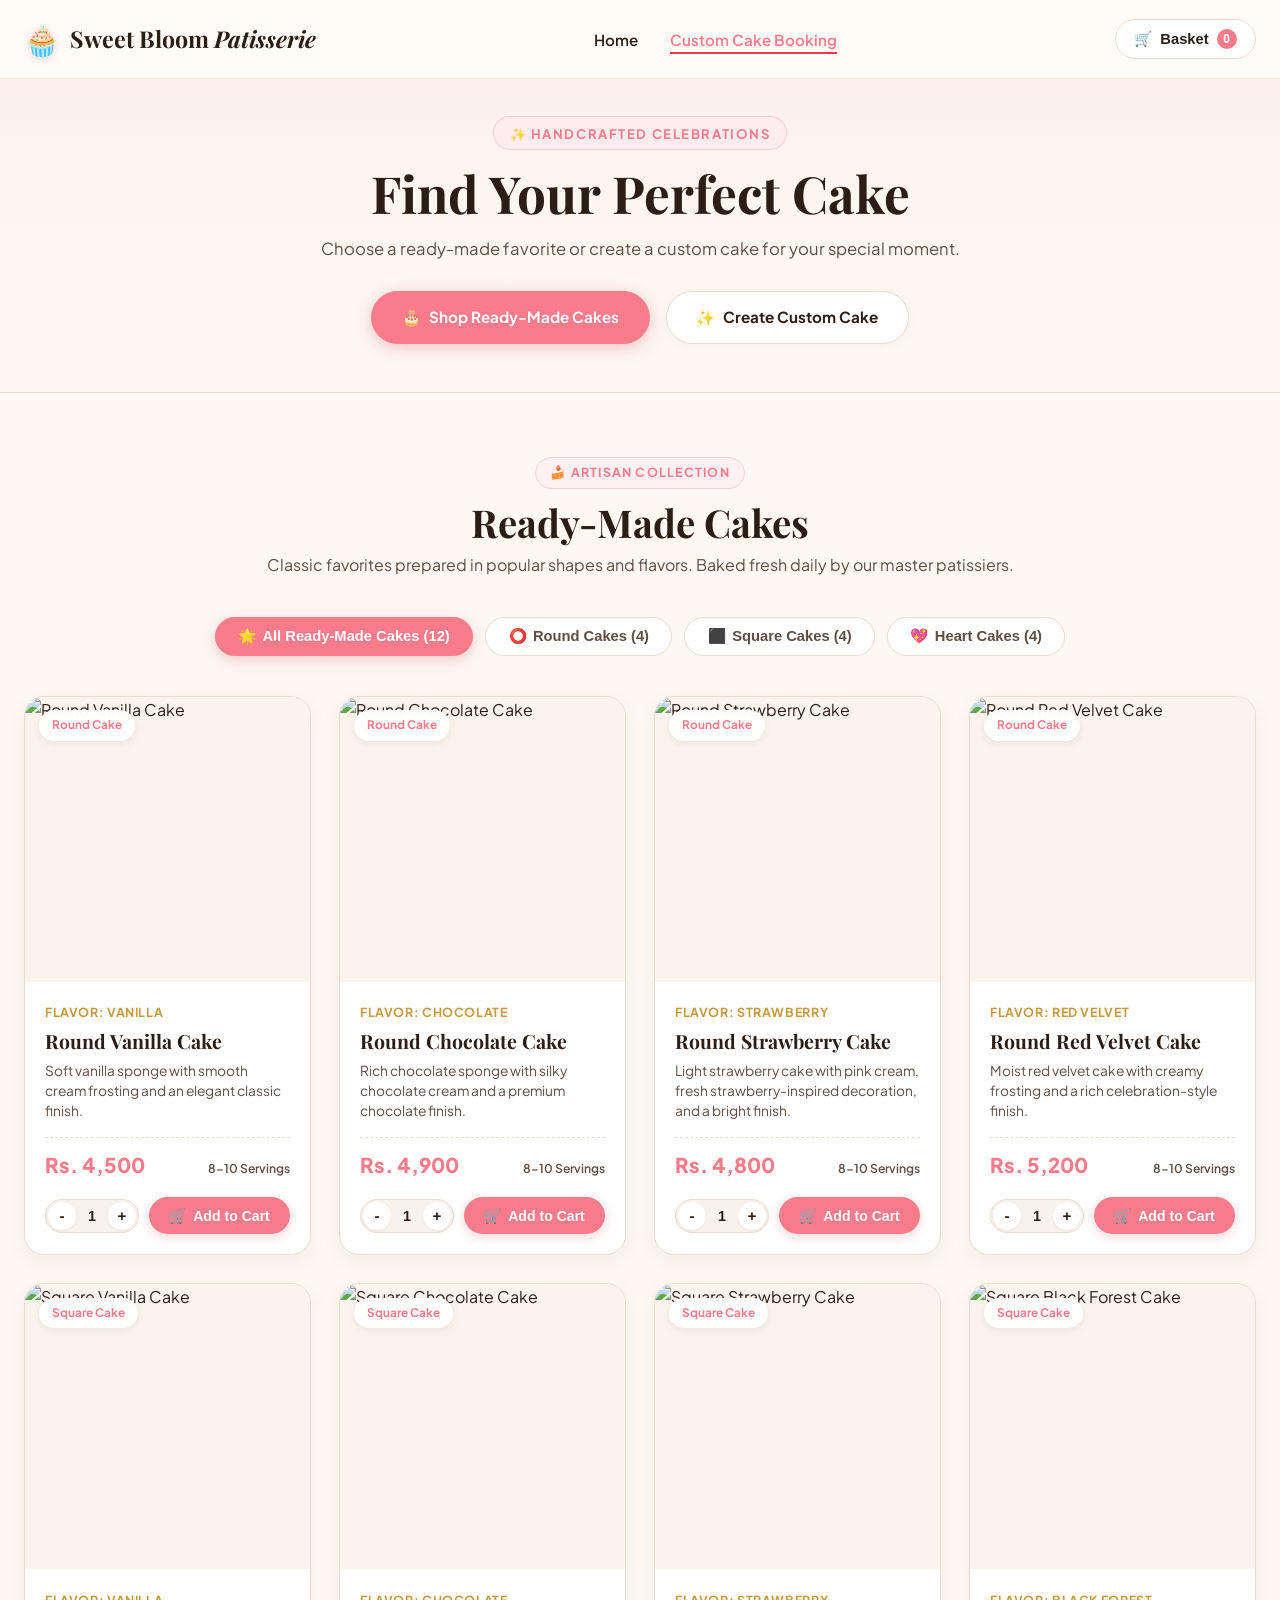
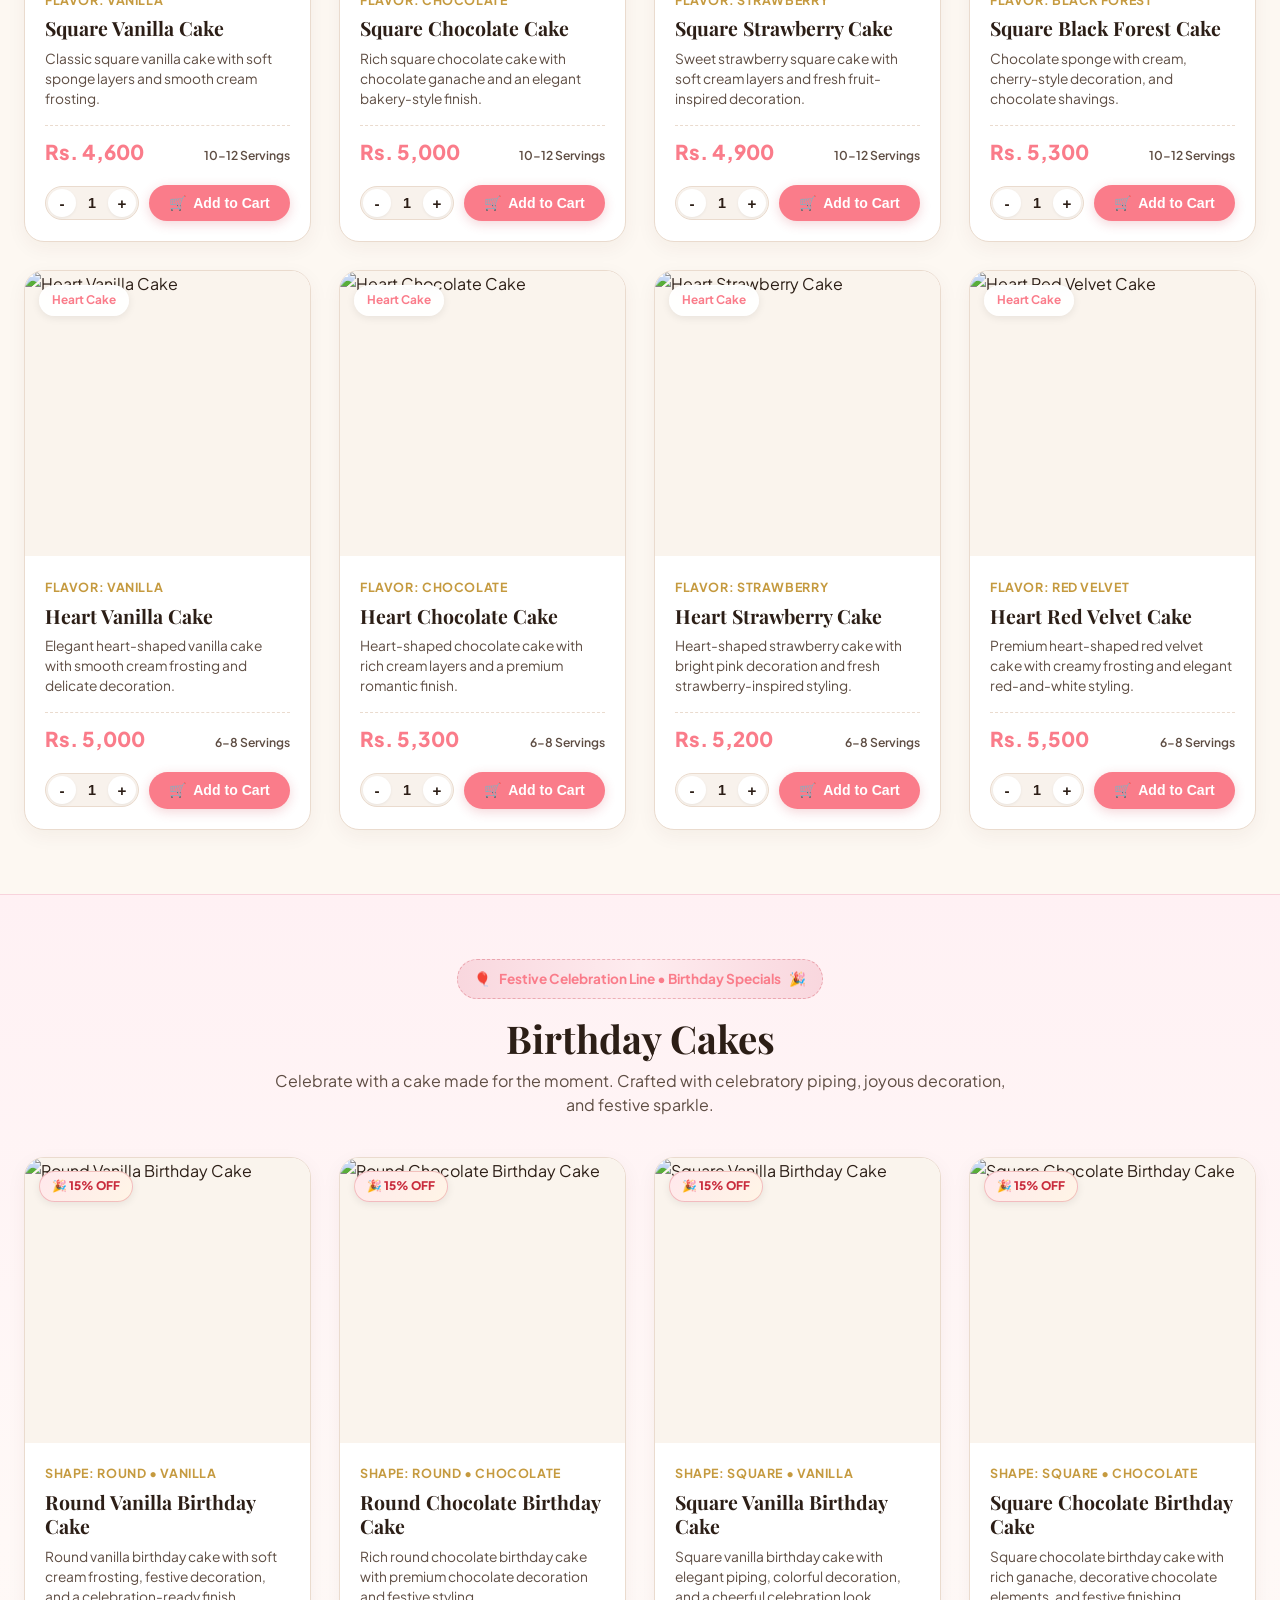
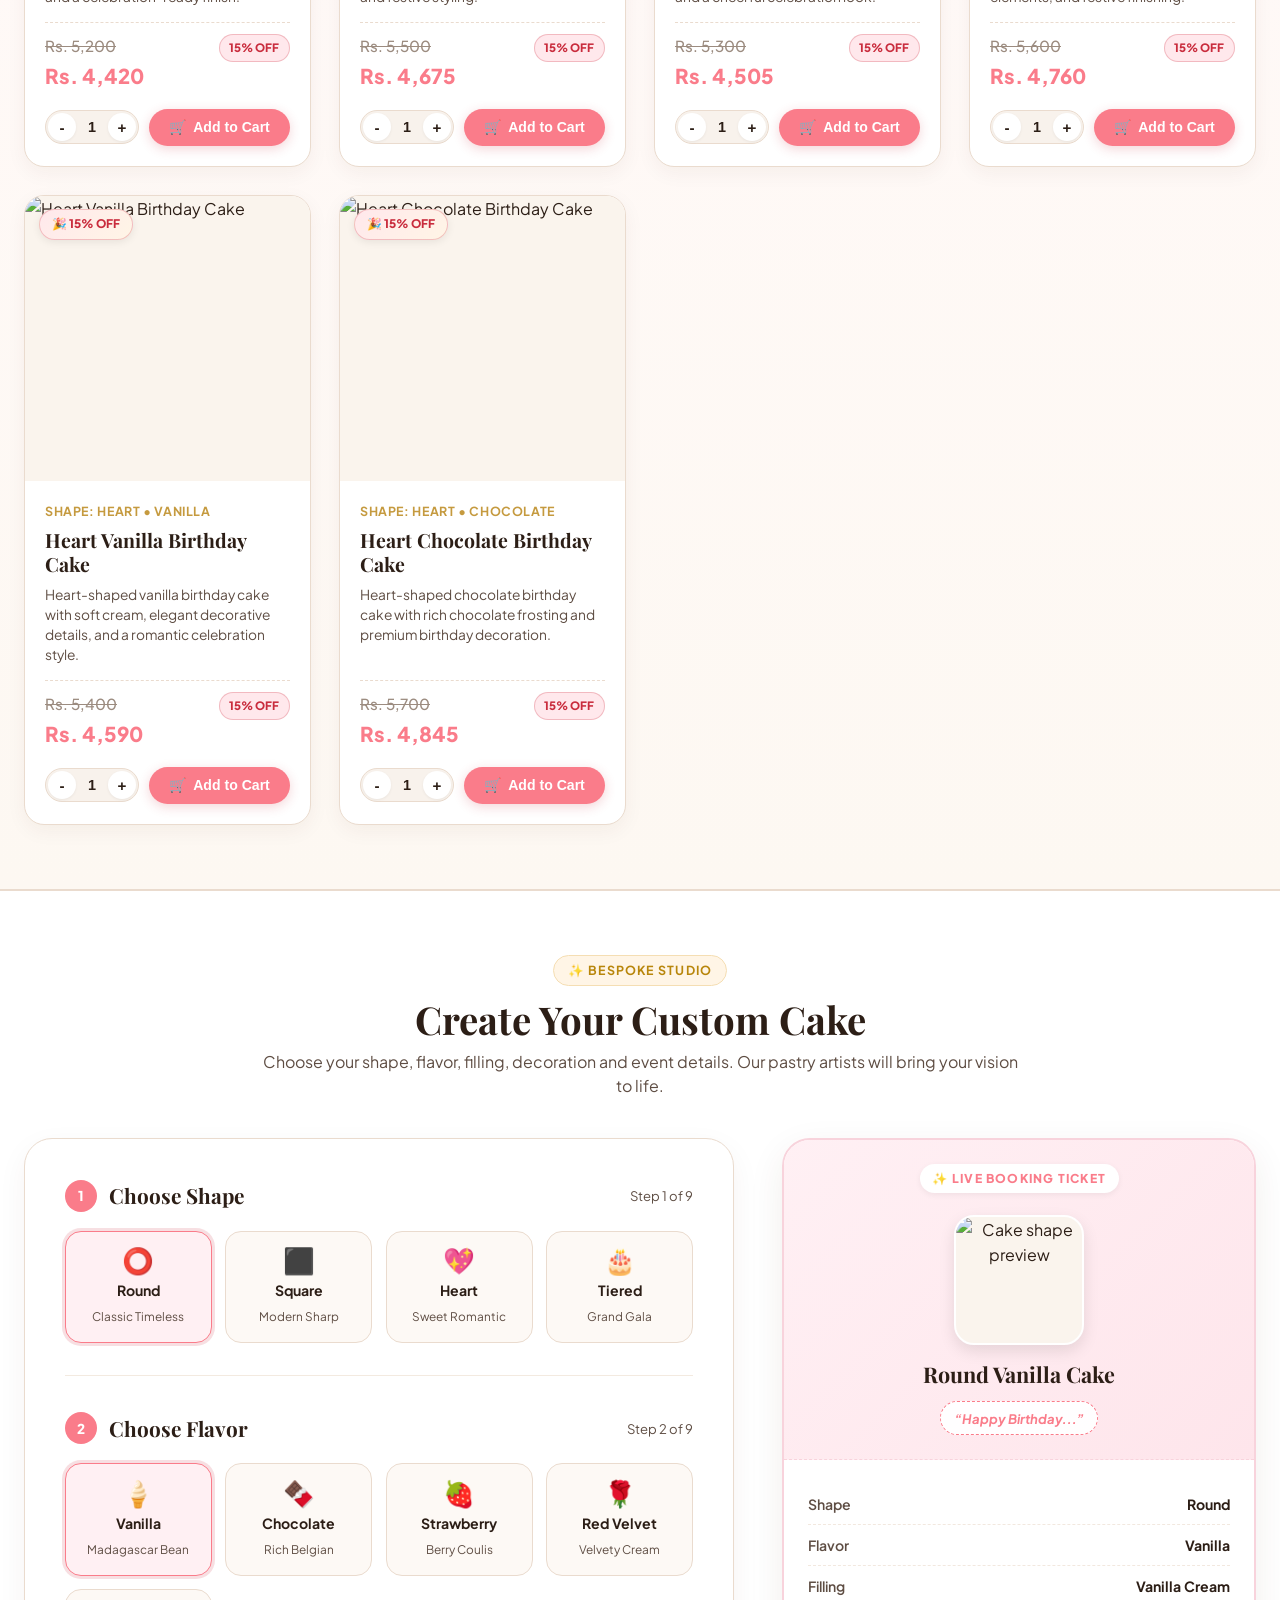
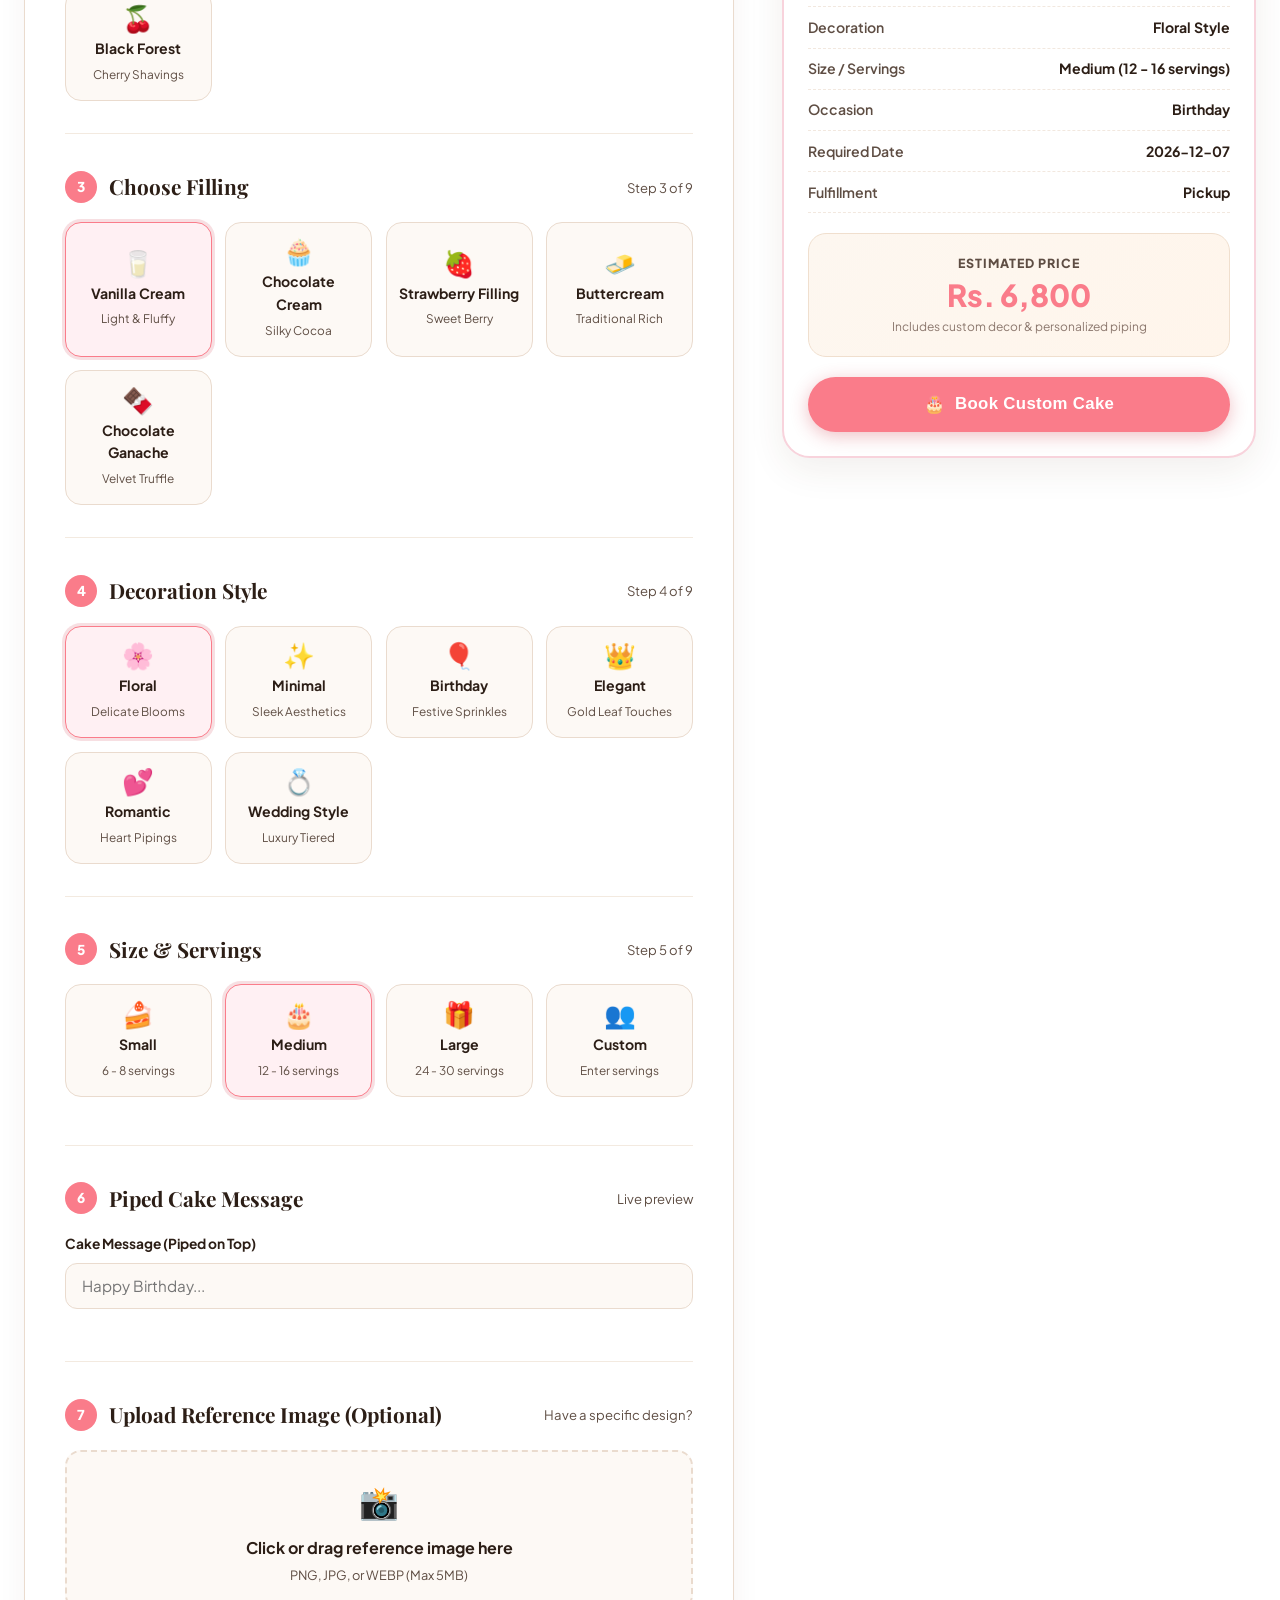
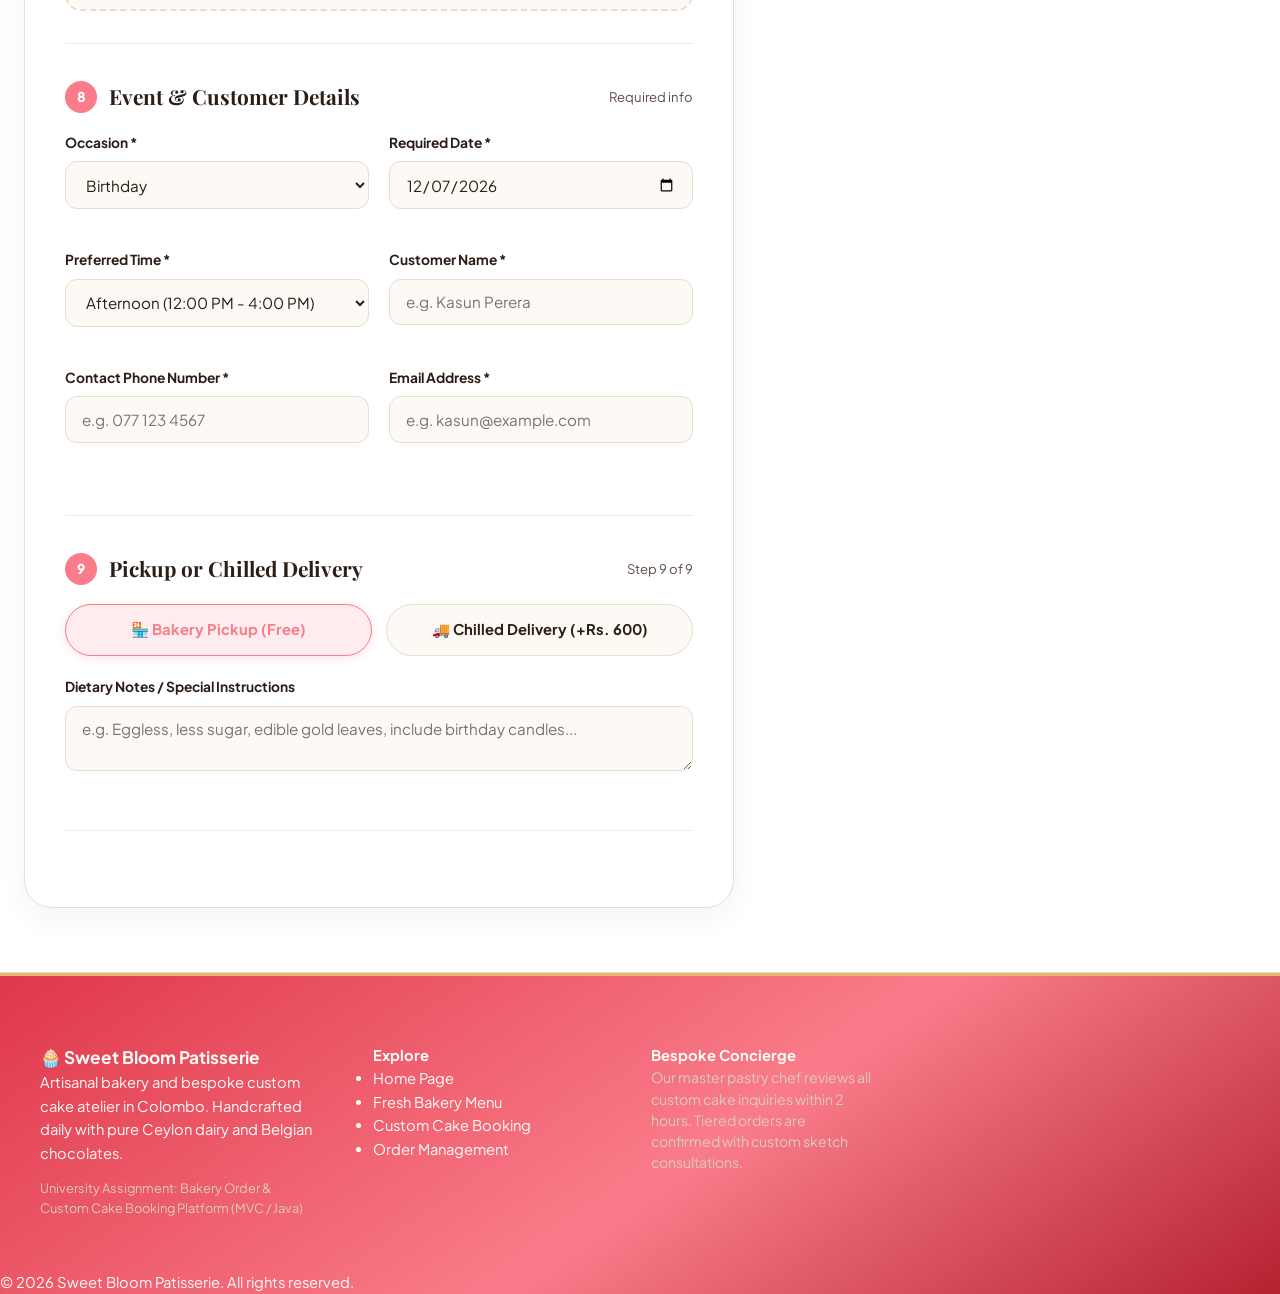
==== src/main/resources/static/custom-cake.html @ 67ac351c "version 1.1" ====
<!DOCTYPE html>
<html lang="en">
<head>
    <meta charset="UTF-8">
    <meta name="viewport" content="width=device-width, initial-scale=1.0">
    <title>Find Your Perfect Cake | Sweet Bloom Patisserie</title>
    <meta name="description" content="Explore artisanal ready-made cakes, celebratory birthday cakes, or build your own custom cake tailored to your dream celebration at Sweet Bloom Patisserie.">
    <!-- Google Fonts & Main Stylesheet -->
    <link rel="stylesheet" href="style.css">
    <link rel="icon" href="data:image/svg+xml,<svg xmlns=%22http://www.w3.org/2000/svg%22 viewBox=%220 0 100 100%22><text y=%22.9em%22 font-size=%2290%22>🎂</text></svg>">
    <style>
        /* ==========================================================================
           CUSTOM CAKE PAGE STYLES
           Aesthetics: Warm cream, soft pink, strawberry red, elegant chocolate roast & gold accents
           ========================================================================== */
        :root {
            --cake-gold: #C59A3F;
            --cake-gold-light: #F9F3E5;
            --cake-pink-glow: #FFF0F4;
            --cake-pink-border: #F8D3DC;
        }

        body {
            background-color: var(--color-cream-subtle, #FDF8F2);
            color: var(--color-dark-roast, #2C1E16);
            min-height: 100vh;
            display: flex;
            flex-direction: column;
        }

        /* --------------------------------------------------------------------------
           Page Header
           -------------------------------------------------------------------------- */
        .cake-page-hero {
            padding: calc(var(--navbar-height, 76px) + 2.5rem) 1.5rem 3rem 1.5rem;
            background: linear-gradient(180deg, #FDECEF 0%, #FDF7F0 60%, var(--color-cream-subtle, #FDF8F2) 100%);
            border-bottom: 1px solid var(--color-border, #EADBCE);
            text-align: center;
            position: relative;
        }

        .hero-inner-wrap {
            max-width: 860px;
            margin: 0 auto;
        }

        .cake-eyebrow {
            display: inline-flex;
            align-items: center;
            gap: 0.5rem;
            font-size: 0.82rem;
            font-weight: 700;
            text-transform: uppercase;
            letter-spacing: 0.12em;
            color: var(--color-strawberry, #C92C3D);
            background: var(--color-strawberry-light, #FEECEF);
            padding: 0.35rem 1rem;
            border-radius: var(--radius-pill, 9999px);
            margin-bottom: 0.85rem;
            border: 1px solid rgba(201, 44, 61, 0.15);
        }

        .cake-page-title {
            font-family: var(--font-heading, 'Playfair Display', Georgia, serif);
            font-size: clamp(2.2rem, 4vw, 3.2rem);
            font-weight: 700;
            color: var(--color-dark-roast, #2C1E16);
            line-height: 1.15;
            margin-bottom: 0.85rem;
        }

        .cake-page-subtitle {
            font-size: clamp(1rem, 1.3vw, 1.15rem);
            color: var(--color-dark-muted, #5E4D43);
            max-width: 660px;
            margin: 0 auto 1.75rem auto;
            line-height: 1.6;
        }

        .hero-action-buttons {
            display: flex;
            align-items: center;
            justify-content: center;
            gap: 1rem;
            flex-wrap: wrap;
        }

        .btn-hero-nav {
            padding: 0.85rem 1.85rem;
            border-radius: var(--radius-pill, 9999px);
            font-weight: 700;
            font-size: 0.95rem;
            display: inline-flex;
            align-items: center;
            gap: 0.5rem;
            transition: var(--transition-fast, 0.2s ease);
            text-decoration: none;
            cursor: pointer;
        }

        .btn-hero-ready {
            background: var(--color-strawberry, #C92C3D);
            color: #FFFFFF;
            border: 1.5px solid var(--color-strawberry, #C92C3D);
            box-shadow: 0 4px 16px rgba(201, 44, 61, 0.25);
        }

        .btn-hero-ready:hover {
            background: #B02332;
            transform: translateY(-2px);
            box-shadow: 0 6px 20px rgba(201, 44, 61, 0.35);
        }

        .btn-hero-custom {
            background: #FFFFFF;
            color: var(--color-dark-roast, #2C1E16);
            border: 1.5px solid var(--color-border, #EADBCE);
            box-shadow: var(--shadow-subtle, 0 2px 10px rgba(0,0,0,0.04));
        }

        .btn-hero-custom:hover {
            background: #FDF4E7;
            border-color: var(--cake-gold);
            color: var(--cake-gold);
            transform: translateY(-2px);
        }

        /* --------------------------------------------------------------------------
           Sections Common Layout & Headings
           -------------------------------------------------------------------------- */
        .section-container {
            max-width: 1360px;
            margin: 0 auto;
            padding: 4rem 1.5rem;
            width: 100%;
        }

        .section-header-block {
            text-align: center;
            max-width: 760px;
            margin: 0 auto 2.5rem auto;
        }

        .section-badge-pill {
            display: inline-flex;
            align-items: center;
            gap: 0.4rem;
            font-size: 0.78rem;
            font-weight: 700;
            text-transform: uppercase;
            letter-spacing: 0.1em;
            color: var(--color-strawberry, #C92C3D);
            background: #FFF0F3;
            padding: 0.3rem 0.85rem;
            border-radius: var(--radius-pill);
            margin-bottom: 0.6rem;
            border: 1px solid var(--cake-pink-border);
        }

        .section-title-large {
            font-family: var(--font-heading, 'Playfair Display', Georgia, serif);
            font-size: clamp(1.85rem, 3vw, 2.4rem);
            color: var(--color-dark-roast, #2C1E16);
            margin-bottom: 0.5rem;
            line-height: 1.2;
        }

        .section-subtitle-text {
            font-size: 1rem;
            color: var(--color-dark-muted, #5E4D43);
            line-height: 1.5;
        }

        /* Shape Group Nav / Filters */
        .shape-tabs-wrapper {
            display: flex;
            align-items: center;
            justify-content: center;
            gap: 0.75rem;
            margin-bottom: 2.5rem;
            flex-wrap: wrap;
        }

        .shape-tab-btn {
            background: #FFFFFF;
            border: 1.5px solid var(--color-border, #EADBCE);
            border-radius: var(--radius-pill, 9999px);
            padding: 0.6rem 1.4rem;
            font-weight: 700;
            font-size: 0.92rem;
            color: var(--color-dark-muted, #5E4D43);
            cursor: pointer;
            transition: var(--transition-fast);
            display: inline-flex;
            align-items: center;
            gap: 0.4rem;
        }

        .shape-tab-btn:hover {
            color: var(--color-strawberry);
            border-color: var(--color-strawberry-light);
            background: #FFFBFB;
        }

        .shape-tab-btn.active {
            background: var(--color-strawberry, #C92C3D);
            color: #FFFFFF;
            border-color: var(--color-strawberry, #C92C3D);
            box-shadow: 0 4px 14px rgba(201, 44, 61, 0.22);
        }

        /* Product Cards Grid: 4 columns on Desktop */
        .cake-products-grid {
            display: grid;
            grid-template-columns: repeat(4, 1fr);
            gap: 1.75rem;
        }

        @media (max-width: 1120px) {
            .cake-products-grid {
                grid-template-columns: repeat(3, 1fr);
                gap: 1.5rem;
            }
        }

        @media (max-width: 768px) {
            .cake-products-grid {
                grid-template-columns: repeat(2, 1fr);
                gap: 1.25rem;
            }
        }

        @media (max-width: 480px) {
            .cake-products-grid {
                grid-template-columns: 1fr;
                gap: 1.25rem;
            }
        }

        /* --------------------------------------------------------------------------
           Cake Card Design
           Rounded corners, clean cream/white card, soft shadow, subtle hover lift,
           1.03 image zoom on hover, 1:1 square ratio image
           -------------------------------------------------------------------------- */
        .cake-card {
            background: #FFFFFF;
            border: 1px solid var(--color-border, #EADBCE);
            border-radius: 20px;
            overflow: hidden;
            display: flex;
            flex-direction: column;
            box-shadow: 0 6px 20px rgba(78, 48, 25, 0.05);
            transition: transform 0.28s cubic-bezier(0.16, 1, 0.3, 1), box-shadow 0.28s cubic-bezier(0.16, 1, 0.3, 1), border-color 0.2s ease;
            position: relative;
        }

        .cake-card:hover {
            transform: translateY(-5px);
            box-shadow: 0 14px 32px rgba(78, 48, 25, 0.12);
            border-color: #E2CEBE;
        }

        /* 1:1 Square Image Container */
        .cake-img-wrap {
            position: relative;
            width: 100%;
            padding-top: 100%; /* 1:1 Aspect Ratio */
            background: #FAF4ED;
            overflow: hidden;
        }

        .cake-card-img {
            position: absolute;
            top: 0;
            left: 0;
            width: 100%;
            height: 100%;
            object-fit: cover;
            object-position: center;
            transition: transform 0.4s cubic-bezier(0.16, 1, 0.3, 1);
        }

        .cake-card:hover .cake-card-img {
            transform: scale(1.035);
        }

        .cake-card-badge {
            position: absolute;
            top: 0.85rem;
            left: 0.85rem;
            background: rgba(255, 255, 255, 0.94);
            backdrop-filter: blur(6px);
            padding: 0.3rem 0.75rem;
            border-radius: var(--radius-pill);
            font-size: 0.74rem;
            font-weight: 700;
            color: var(--color-strawberry, #C92C3D);
            box-shadow: 0 2px 8px rgba(0, 0, 0, 0.08);
            border: 1px solid rgba(255, 255, 255, 0.8);
            z-index: 2;
        }

        .cake-card-badge.birthday-badge {
            background: linear-gradient(135deg, #FFE8EC 0%, #FFF5E6 100%);
            color: #C92C3D;
            border: 1px solid rgba(201, 44, 61, 0.25);
            font-weight: 800;
        }

        .cake-card-body {
            padding: 1.35rem 1.25rem 1.25rem 1.25rem;
            display: flex;
            flex-direction: column;
            flex-grow: 1;
        }

        .cake-flavor-tag {
            font-size: 0.78rem;
            font-weight: 700;
            text-transform: uppercase;
            letter-spacing: 0.05em;
            color: var(--cake-gold, #C59A3F);
            margin-bottom: 0.35rem;
        }

        .cake-card-name {
            font-family: var(--font-heading, 'Playfair Display', Georgia, serif);
            font-size: 1.22rem;
            font-weight: 700;
            color: var(--color-dark-roast, #2C1E16);
            line-height: 1.25;
            margin-bottom: 0.5rem;
        }

        .cake-card-desc {
            font-size: 0.86rem;
            color: var(--color-dark-muted, #5E4D43);
            line-height: 1.45;
            margin-bottom: 1rem;
            flex-grow: 1;
        }

        .cake-card-price-row {
            display: flex;
            align-items: baseline;
            justify-content: space-between;
            margin-bottom: 1rem;
            padding-top: 0.65rem;
            border-top: 1px dashed var(--color-border, #EADBCE);
        }

        .cake-price-text {
            font-family: var(--font-body);
            font-size: 1.28rem;
            font-weight: 800;
            color: var(--color-strawberry, #C92C3D);
        }

        .cake-portion-hint {
            font-size: 0.76rem;
            color: var(--color-dark-muted, #5E4D43);
            font-weight: 600;
        }

        .cake-original-price {
            font-size: 0.95rem;
            color: #9C8C80;
            text-decoration: line-through;
            margin-right: 0.4rem;
            font-weight: 500;
        }

        .cake-discount-pill {
            background: #FFE8EC;
            color: #C92C3D;
            font-size: 0.72rem;
            font-weight: 800;
            padding: 0.22rem 0.6rem;
            border-radius: var(--radius-pill, 9999px);
            border: 1px solid rgba(201, 44, 61, 0.25);
            display: inline-flex;
            align-items: center;
            gap: 0.25rem;
        }

        /* Action Row: Stepper + Add to Cart */
        .cake-card-actions {
            display: flex;
            align-items: center;
            gap: 0.6rem;
        }

        .qty-stepper {
            display: inline-flex;
            align-items: center;
            background: #F8F2EC;
            border: 1px solid var(--color-border, #EADBCE);
            border-radius: var(--radius-pill);
            padding: 2px;
        }

        .qty-stepper-btn {
            width: 28px;
            height: 28px;
            border: none;
            background: #FFFFFF;
            border-radius: 50%;
            display: flex;
            align-items: center;
            justify-content: center;
            font-size: 0.95rem;
            font-weight: 700;
            color: var(--color-dark-roast);
            cursor: pointer;
            transition: var(--transition-fast);
            box-shadow: 0 1px 3px rgba(0,0,0,0.06);
        }

        .qty-stepper-btn:hover {
            background: var(--color-strawberry);
            color: #FFFFFF;
        }

        .qty-stepper-input {
            width: 32px;
            text-align: center;
            font-size: 0.9rem;
            font-weight: 700;
            border: none;
            background: transparent;
            color: var(--color-dark-roast);
        }

        .btn-cake-add {
            flex-grow: 1;
            padding: 0.65rem 0.85rem;
            background: var(--color-strawberry, #C92C3D);
            color: #FFFFFF;
            border: none;
            border-radius: var(--radius-pill);
            font-size: 0.88rem;
            font-weight: 700;
            display: inline-flex;
            align-items: center;
            justify-content: center;
            gap: 0.4rem;
            cursor: pointer;
            transition: var(--transition-fast);
            box-shadow: 0 3px 12px rgba(201, 44, 61, 0.2);
        }

        .btn-cake-add:hover {
            background: #B02332;
            transform: translateY(-1.5px);
            box-shadow: 0 5px 16px rgba(201, 44, 61, 0.32);
        }

        /* --------------------------------------------------------------------------
           SECTION 2: BIRTHDAY CAKES (Celebratory Separate Section)
           -------------------------------------------------------------------------- */
        .birthday-cakes-section {
            background: linear-gradient(180deg, #FFF1F4 0%, #FFF9F7 40%, var(--color-cream-subtle, #FDF8F2) 100%);
            border-top: 1px solid var(--cake-pink-border);
            border-bottom: 1px solid var(--color-border);
            position: relative;
        }

        .birthday-decor-banner {
            background: linear-gradient(90deg, #F9D7DE 0%, #FEECEF 50%, #F9D7DE 100%);
            padding: 0.5rem 1rem;
            border-radius: var(--radius-pill);
            display: inline-flex;
            align-items: center;
            gap: 0.5rem;
            font-size: 0.85rem;
            font-weight: 700;
            color: var(--color-strawberry);
            margin-bottom: 1rem;
            border: 1px dashed rgba(201, 44, 61, 0.3);
        }

        /* --------------------------------------------------------------------------
           SECTION 3: CREATE YOUR CUSTOM CAKE BUILDER
           2-Column Grid on Desktop (Form on left 65%, Sticky Booking Summary on right 35%)
           -------------------------------------------------------------------------- */
        .custom-builder-section {
            background: #FFFFFF;
            border-top: 1px solid var(--color-border);
            border-bottom: 1px solid var(--color-border);
        }

        .builder-layout-grid {
            display: grid;
            grid-template-columns: 1.5fr 1fr;
            gap: 3rem;
            align-items: start;
        }

        @media (max-width: 1024px) {
            .builder-layout-grid {
                grid-template-columns: 1fr;
                gap: 2.5rem;
            }
        }

        /* Builder Form Card */
        .builder-form-card {
            background: #FFFFFF;
            border: 1.5px solid var(--color-border, #EADBCE);
            border-radius: 28px;
            padding: 2.5rem;
            box-shadow: 0 10px 30px rgba(78, 48, 25, 0.05);
        }

        @media (max-width: 600px) {
            .builder-form-card {
                padding: 1.5rem 1.25rem;
            }
        }

        .step-block {
            margin-bottom: 2.25rem;
            padding-bottom: 2rem;
            border-bottom: 1.5px solid #F3EAE0;
        }

        .step-block:last-of-type {
            border-bottom: none;
            margin-bottom: 1rem;
            padding-bottom: 0;
        }

        .step-header {
            display: flex;
            align-items: center;
            gap: 0.75rem;
            margin-bottom: 1.15rem;
        }

        .step-num-pill {
            width: 32px;
            height: 32px;
            border-radius: 50%;
            background: var(--color-strawberry, #C92C3D);
            color: #FFFFFF;
            font-size: 0.85rem;
            font-weight: 800;
            display: flex;
            align-items: center;
            justify-content: center;
            flex-shrink: 0;
        }

        .step-title {
            font-family: var(--font-heading, 'Playfair Display', Georgia, serif);
            font-size: 1.3rem;
            font-weight: 700;
            color: var(--color-dark-roast, #2C1E16);
            margin: 0;
        }

        .step-hint {
            font-size: 0.82rem;
            color: var(--color-dark-muted, #5E4D43);
            margin-left: auto;
        }

        /* Visual Selectable Option Cards */
        .option-cards-grid {
            display: grid;
            grid-template-columns: repeat(auto-fit, minmax(115px, 1fr));
            gap: 0.85rem;
        }

        .option-select-card {
            background: #FDF9F5;
            border: 1.5px solid var(--color-border, #EADBCE);
            border-radius: 16px;
            padding: 0.95rem 0.75rem;
            text-align: center;
            cursor: pointer;
            transition: all 0.2s ease;
            position: relative;
            display: flex;
            flex-direction: column;
            align-items: center;
            justify-content: center;
            gap: 0.4rem;
        }

        .option-select-card:hover {
            border-color: var(--color-strawberry);
            background: #FFF5F7;
            transform: translateY(-2px);
        }

        .option-select-card.selected {
            border-color: var(--color-strawberry, #C92C3D);
            background: #FFF0F3;
            box-shadow: 0 0 0 3px rgba(201, 44, 61, 0.15);
        }

        .option-icon {
            font-size: 1.6rem;
            line-height: 1;
        }

        .option-name {
            font-size: 0.88rem;
            font-weight: 700;
            color: var(--color-dark-roast);
        }

        .option-sub {
            font-size: 0.74rem;
            color: var(--color-dark-muted);
        }

        /* Form Inputs */
        .form-row-2 {
            display: grid;
            grid-template-columns: 1fr 1fr;
            gap: 1.25rem;
            margin-bottom: 1.25rem;
        }

        @media (max-width: 600px) {
            .form-row-2 {
                grid-template-columns: 1fr;
                gap: 1rem;
            }
        }

        .builder-group {
            margin-bottom: 1.25rem;
        }

        .builder-label {
            display: block;
            font-size: 0.86rem;
            font-weight: 700;
            color: var(--color-dark-roast, #2C1E16);
            margin-bottom: 0.45rem;
        }

        .builder-input, .builder-select, .builder-textarea {
            width: 100%;
            padding: 0.8rem 1rem;
            border: 1.5px solid var(--color-border, #EADBCE);
            border-radius: 12px;
            font-family: var(--font-body);
            font-size: 0.95rem;
            color: var(--color-dark-roast);
            background: #FDF9F5;
            transition: var(--transition-fast);
            box-sizing: border-box;
        }

        .builder-input:focus, .builder-select:focus, .builder-textarea:focus {
            outline: none;
            border-color: var(--color-strawberry, #C92C3D);
            background: #FFFFFF;
            box-shadow: 0 0 0 3.5px rgba(201, 44, 61, 0.12);
        }

        /* Radio Pill Selection */
        .pill-toggle-wrap {
            display: flex;
            gap: 0.85rem;
        }

        .pill-toggle-item {
            flex: 1;
        }

        .pill-toggle-item input[type="radio"] {
            display: none;
        }

        .pill-toggle-label {
            display: block;
            text-align: center;
            padding: 0.85rem 1rem;
            border: 1.5px solid var(--color-border, #EADBCE);
            border-radius: var(--radius-pill);
            background: #FDF9F5;
            font-weight: 700;
            font-size: 0.92rem;
            color: var(--color-dark-roast);
            cursor: pointer;
            transition: var(--transition-fast);
        }

        .pill-toggle-item input[type="radio"]:checked + .pill-toggle-label {
            background: var(--color-strawberry-light, #FEECEF);
            border-color: var(--color-strawberry, #C92C3D);
            color: var(--color-strawberry, #C92C3D);
            box-shadow: 0 2px 10px rgba(201, 44, 61, 0.12);
        }

        /* File Upload */
        .file-upload-box {
            border: 2px dashed var(--color-border, #EADBCE);
            border-radius: 16px;
            padding: 1.5rem;
            text-align: center;
            background: #FDF9F5;
            cursor: pointer;
            transition: var(--transition-fast);
            position: relative;
        }

        .file-upload-box:hover {
            border-color: var(--color-strawberry);
            background: #FFF5F7;
        }

        .file-upload-box input[type="file"] {
            position: absolute;
            top: 0;
            left: 0;
            width: 100%;
            height: 100%;
            opacity: 0;
            cursor: pointer;
        }

        /* --------------------------------------------------------------------------
           Sticky Live Booking Summary Card (Desktop: Right column / Mobile: Below)
           -------------------------------------------------------------------------- */
        .sticky-summary-sidebar {
            position: sticky;
            top: calc(var(--navbar-height, 76px) + 1.5rem);
        }

        .booking-summary-ticket {
            background: #FFFFFF;
            border: 2px solid var(--cake-pink-border, #F8D3DC);
            border-radius: 28px;
            overflow: hidden;
            box-shadow: 0 12px 36px rgba(78, 48, 25, 0.08);
        }

        .ticket-header {
            background: linear-gradient(135deg, #FFF0F4 0%, #FEE5EB 100%);
            padding: 1.5rem;
            border-bottom: 1.5px dashed var(--cake-pink-border);
            text-align: center;
            position: relative;
        }

        .ticket-badge {
            display: inline-flex;
            align-items: center;
            gap: 0.35rem;
            font-size: 0.76rem;
            font-weight: 800;
            text-transform: uppercase;
            letter-spacing: 0.1em;
            color: var(--color-strawberry);
            background: #FFFFFF;
            padding: 0.3rem 0.8rem;
            border-radius: var(--radius-pill);
            box-shadow: 0 2px 6px rgba(0,0,0,0.06);
            margin-bottom: 0.6rem;
        }

        .ticket-cake-preview-box {
            width: 130px;
            height: 130px;
            border-radius: 20px;
            margin: 0.75rem auto 0.75rem auto;
            overflow: hidden;
            border: 2px solid #FFFFFF;
            box-shadow: 0 6px 16px rgba(0,0,0,0.1);
            background: #FAF4ED;
            position: relative;
        }

        .ticket-cake-preview-box img {
            width: 100%;
            height: 100%;
            object-fit: cover;
        }

        .ticket-cake-name {
            font-family: var(--font-heading, 'Playfair Display', Georgia, serif);
            font-size: 1.35rem;
            font-weight: 700;
            color: var(--color-dark-roast);
            margin-bottom: 0.25rem;
        }

        .ticket-piping-preview {
            display: inline-block;
            background: rgba(255, 255, 255, 0.95);
            border: 1px dashed var(--color-strawberry);
            padding: 0.35rem 0.85rem;
            border-radius: var(--radius-pill);
            font-size: 0.82rem;
            font-style: italic;
            color: var(--color-strawberry);
            font-weight: 700;
            margin-top: 0.35rem;
            max-width: 90%;
            word-break: break-word;
        }

        .ticket-body {
            padding: 1.5rem;
        }

        .ticket-spec-row {
            display: flex;
            align-items: center;
            justify-content: space-between;
            padding: 0.55rem 0;
            border-bottom: 1px dashed #F2E8DF;
            font-size: 0.88rem;
        }

        .ticket-spec-row:last-of-type {
            border-bottom: none;
        }

        .ticket-spec-label {
            color: var(--color-dark-muted);
            font-weight: 600;
        }

        .ticket-spec-val {
            font-weight: 700;
            color: var(--color-dark-roast);
            text-align: right;
            max-width: 60%;
        }

        .ticket-price-box {
            background: linear-gradient(135deg, #FDF7F0 0%, #FFF5EB 100%);
            border: 1.5px solid #F0DFCE;
            border-radius: 18px;
            padding: 1.25rem;
            margin-top: 1.25rem;
            text-align: center;
        }

        .ticket-price-label {
            font-size: 0.78rem;
            font-weight: 800;
            text-transform: uppercase;
            letter-spacing: 0.08em;
            color: var(--color-dark-muted);
            margin-bottom: 0.25rem;
        }

        .ticket-price-amount {
            font-size: 1.9rem;
            font-weight: 800;
            color: var(--color-strawberry, #C92C3D);
            line-height: 1.1;
        }

        .ticket-price-note {
            font-size: 0.75rem;
            color: #8C786E;
            margin-top: 0.35rem;
        }

        .btn-book-submit {
            width: 100%;
            padding: 1.05rem 1.5rem;
            margin-top: 1.25rem;
            background: var(--color-strawberry, #C92C3D);
            color: #FFFFFF;
            border: none;
            border-radius: var(--radius-pill);
            font-size: 1.05rem;
            font-weight: 800;
            letter-spacing: 0.02em;
            cursor: pointer;
            transition: var(--transition-fast);
            box-shadow: 0 4px 18px rgba(201, 44, 61, 0.3);
            display: flex;
            align-items: center;
            justify-content: center;
            gap: 0.6rem;
        }

        .btn-book-submit:hover {
            background: #B02332;
            transform: translateY(-2px);
            box-shadow: 0 8px 24px rgba(201, 44, 61, 0.4);
        }

        /* --------------------------------------------------------------------------
           CART DRAWER & TOAST (SHARED WITH BAKERY MENU)
           -------------------------------------------------------------------------- */
        .cart-drawer-overlay {
            position: fixed;
            top: 0;
            left: 0;
            width: 100vw;
            height: 100vh;
            background: rgba(30, 18, 12, 0.55);
            backdrop-filter: blur(4px);
            z-index: 1000;
            visibility: hidden;
            opacity: 0;
            transition: all 0.3s ease;
        }

        .cart-drawer-overlay.open {
            visibility: visible;
            opacity: 1;
        }

        .cart-drawer-panel {
            position: absolute;
            top: 0;
            right: 0;
            width: 100%;
            max-width: 440px;
            height: 100%;
            background: #FFFFFF;
            box-shadow: -8px 0 32px rgba(0, 0, 0, 0.2);
            transform: translateX(100%);
            transition: transform 0.35s cubic-bezier(0.16, 1, 0.3, 1);
            display: flex;
            flex-direction: column;
        }

        .cart-drawer-overlay.open .cart-drawer-panel {
            transform: translateX(0);
        }

        .cart-drawer-header {
            padding: 1.25rem 1.5rem;
            background: #FDF8F2;
            border-bottom: 1px solid var(--color-border);
            display: flex;
            align-items: center;
            justify-content: space-between;
        }

        .cart-drawer-title {
            font-family: var(--font-heading);
            font-size: 1.35rem;
            font-weight: 700;
            color: var(--color-dark-roast);
            display: flex;
            align-items: center;
            gap: 0.5rem;
        }

        .cart-close-btn {
            background: none;
            border: none;
            font-size: 1.4rem;
            color: var(--color-dark-muted);
            cursor: pointer;
            width: 36px;
            height: 36px;
            border-radius: 50%;
            display: flex;
            align-items: center;
            justify-content: center;
            transition: var(--transition-fast);
        }

        .cart-close-btn:hover {
            background: #FEECEF;
            color: var(--color-strawberry);
        }

        .cart-drawer-body {
            padding: 1.5rem;
            flex-grow: 1;
            overflow-y: auto;
            display: flex;
            flex-direction: column;
            gap: 1rem;
        }

        .cart-empty-message {
            text-align: center;
            padding: 3.5rem 1rem;
            color: var(--color-dark-muted);
        }

        .cart-empty-message span {
            font-size: 3.2rem;
            display: block;
            margin-bottom: 1rem;
        }

        .cart-item-card {
            display: flex;
            align-items: center;
            gap: 1rem;
            padding: 0.85rem;
            background: var(--color-cream-subtle, #FDF8F2);
            border: 1px solid var(--color-border);
            border-radius: var(--radius-md, 16px);
        }

        .cart-item-thumb {
            width: 60px;
            height: 60px;
            border-radius: 12px;
            overflow: hidden;
            background: #FFFFFF;
            flex-shrink: 0;
            border: 1px solid var(--color-border);
        }

        .cart-item-thumb img {
            width: 100%;
            height: 100%;
            object-fit: cover;
        }

        .cart-item-details {
            flex-grow: 1;
            min-width: 0;
        }

        .cart-item-title {
            font-weight: 700;
            font-size: 0.92rem;
            color: var(--color-dark-roast);
            white-space: nowrap;
            overflow: hidden;
            text-overflow: ellipsis;
        }

        .cart-item-unit-price {
            font-size: 0.8rem;
            color: var(--color-dark-muted);
            margin-bottom: 0.35rem;
        }

        .cart-item-controls {
            display: flex;
            align-items: center;
            gap: 0.6rem;
        }

        .cart-item-remove-btn {
            background: none;
            border: none;
            color: #A69186;
            cursor: pointer;
            font-size: 0.95rem;
            padding: 2px;
            transition: var(--transition-fast);
        }

        .cart-item-remove-btn:hover {
            color: var(--color-strawberry);
        }

        .cart-item-total {
            font-weight: 800;
            font-size: 0.95rem;
            color: var(--color-strawberry);
            text-align: right;
            white-space: nowrap;
        }

        .cart-drawer-footer {
            padding: 1.5rem;
            background: #FDF8F2;
            border-top: 1px solid var(--color-border);
        }

        .cart-total-row {
            display: flex;
            align-items: center;
            justify-content: space-between;
            margin-bottom: 1rem;
        }

        .cart-total-label {
            font-size: 1.05rem;
            font-weight: 700;
            color: var(--color-dark-roast);
        }

        .cart-total-value {
            font-size: 1.4rem;
            font-weight: 800;
            color: var(--color-strawberry);
        }

        .btn-checkout-proceed {
            width: 100%;
            padding: 0.95rem 1.25rem;
            background: var(--color-strawberry);
            color: #FFFFFF;
            border: none;
            border-radius: var(--radius-pill);
            font-weight: 700;
            font-size: 1rem;
            cursor: pointer;
            transition: var(--transition-fast);
            display: flex;
            align-items: center;
            justify-content: center;
            gap: 0.5rem;
            box-shadow: 0 4px 14px rgba(201, 44, 61, 0.25);
        }

        .btn-checkout-proceed:hover {
            background: #B02332;
            transform: translateY(-1.5px);
        }

        .checkout-drawer-form {
            display: none;
            margin-top: 1.25rem;
            padding-top: 1.25rem;
            border-top: 1px dashed var(--color-border);
        }

        .checkout-drawer-form.active {
            display: block;
        }

        .drawer-form-group {
            margin-bottom: 0.85rem;
        }

        .drawer-form-label {
            display: block;
            font-size: 0.8rem;
            font-weight: 700;
            color: var(--color-dark-roast);
            margin-bottom: 0.25rem;
        }

        .drawer-form-input {
            width: 100%;
            padding: 0.65rem 0.85rem;
            border: 1px solid var(--color-border);
            border-radius: 8px;
            font-family: var(--font-body);
            font-size: 0.9rem;
            background: #FFFFFF;
            box-sizing: border-box;
        }

        .drawer-form-input:focus {
            outline: none;
            border-color: var(--color-strawberry);
        }

        /* Toast */
        .toast-notify {
            position: fixed;
            bottom: 2rem;
            right: 2rem;
            background: #2C1E16;
            color: #FFFFFF;
            padding: 0.85rem 1.4rem;
            border-radius: var(--radius-pill);
            font-size: 0.92rem;
            font-weight: 600;
            box-shadow: 0 8px 24px rgba(0, 0, 0, 0.25);
            display: flex;
            align-items: center;
            gap: 0.6rem;
            z-index: 2000;
            opacity: 0;
            transform: translateY(20px);
            transition: all 0.3s cubic-bezier(0.16, 1, 0.3, 1);
            pointer-events: none;
        }

        .toast-notify.show {
            opacity: 1;
            transform: translateY(0);
        }

        /* Nav Cart Button */
        .nav-cart-btn {
            position: relative;
            background: #FFFFFF;
            border: 1.5px solid var(--color-border, #EADBCE);
            border-radius: var(--radius-pill);
            padding: 0.55rem 1.15rem;
            display: inline-flex;
            align-items: center;
            gap: 0.5rem;
            font-weight: 700;
            font-size: 0.92rem;
            color: var(--color-dark-roast);
            cursor: pointer;
            transition: var(--transition-fast);
        }

        .nav-cart-btn:hover {
            border-color: var(--color-strawberry);
            color: var(--color-strawberry);
        }

        .nav-cart-badge {
            background: var(--color-strawberry);
            color: #FFFFFF;
            font-size: 0.75rem;
            font-weight: 800;
            min-width: 20px;
            height: 20px;
            border-radius: 10px;
            display: inline-flex;
            align-items: center;
            justify-content: center;
            padding: 0 5px;
        }
    </style>
</head>
<body>

    <!-- ======================================================================
         TOP NAVIGATION BAR
         ====================================================================== -->
    <nav class="navbar" id="mainNavbar">
        <div class="navbar-container">
            <a href="index.html" class="brand-logo" id="navBrandLogo">
                <span class="brand-icon">🧁</span>
                <span>Sweet Bloom <em>Patisserie</em></span>
            </a>

            <ul class="nav-links">
                <li><a href="index.html" class="nav-link" id="navHome">Home</a></li>
                <!--<li><a href="bakery.html" class="nav-link" id="navBakery">Daily Bakery</a></li>-->
                <li><a href="custom-cake.html" class="nav-link active" id="navCustomCake">Custom Cake Booking</a></li>
                <!--<li><a href="orders.html" class="nav-link" id="navOrders">Order Management</a></li>-->
            </ul>

            <div class="nav-actions">
                <button type="button" class="nav-cart-btn" onclick="toggleCartDrawer(true)" id="navCartBtn" aria-label="Open Shopping Basket">
                    <span>🛒</span>
                    <span>Basket</span>
                    <span class="nav-cart-badge" id="navCartCount">0</span>
                </button>
            </div>
        </div>
    </nav>

    <!-- ======================================================================
         PAGE HEADER
         "Find Your Perfect Cake"
         ====================================================================== -->
    <header class="cake-page-hero">
        <div class="hero-inner-wrap">
            <span class="cake-eyebrow">✨ Handcrafted Celebrations</span>
            <h1 class="cake-page-title">Find Your Perfect Cake</h1>
            <p class="cake-page-subtitle">
                Choose a ready-made favorite or create a custom cake for your special moment.
            </p>
            <div class="hero-action-buttons">
                <a href="#ready-made-cakes" class="btn-hero-nav btn-hero-ready" id="heroShopReadyBtn">
                    <span>🎂</span>
                    <span>Shop Ready-Made Cakes</span>
                </a>
                <a href="#custom-cake-builder" class="btn-hero-nav btn-hero-custom" id="heroCreateCustomBtn">
                    <span>✨</span>
                    <span>Create Custom Cake</span>
                </a>
            </div>
        </div>
    </header>

    <!-- ======================================================================
         SECTION 1 — READY-MADE CAKES
         "Classic favorites prepared in popular shapes and flavors."
         Three Visual Groups: Round Cakes, Square Cakes, Heart Cakes
         ====================================================================== -->
    <section class="section-container" id="ready-made-cakes">
        <div class="section-header-block">
            <span class="section-badge-pill">🍰 Artisan Collection</span>
            <h2 class="section-title-large">Ready-Made Cakes</h2>
            <p class="section-subtitle-text">
                Classic favorites prepared in popular shapes and flavors. Baked fresh daily by our master patissiers.
            </p>
        </div>

        <!-- Shape Group Navigation / Filter Chips -->
        <div class="shape-tabs-wrapper">
            <button type="button" class="shape-tab-btn active" onclick="filterShapeGroup('all', this)" id="tabAllShapes">
                <span>🌟</span> All Ready-Made Cakes (12)
            </button>
            <button type="button" class="shape-tab-btn" onclick="filterShapeGroup('Round Cake', this)" id="tabRoundShapes">
                <span>⭕</span> Round Cakes (4)
            </button>
            <button type="button" class="shape-tab-btn" onclick="filterShapeGroup('Square Cake', this)" id="tabSquareShapes">
                <span>⬛</span> Square Cakes (4)
            </button>
            <button type="button" class="shape-tab-btn" onclick="filterShapeGroup('Heart Cake', this)" id="tabHeartShapes">
                <span>💖</span> Heart Cakes (4)
            </button>
        </div>

        <!-- 12 Ready-Made Cake Products Grid (4 Cards Per Row on Desktop) -->
        <div class="cake-products-grid" id="readyMadeCakesGrid">
            <!-- Dynamically populated via JavaScript for clean maintenance and instant cart integration -->
        </div>
    </section>

    <!-- ======================================================================
         SECTION 2 — BIRTHDAY CAKES (Completely Separate Section Below Ready-Made)
         "Celebrate with a cake made for the moment."
         6 Products from "customize cake/Birthday cakes"
         ====================================================================== -->
    <section class="birthday-cakes-section" id="birthday-cakes">
        <a id="birthday-cakes-section" style="display:none;" aria-hidden="true"></a>
        <div class="section-container">
            <div class="section-header-block">
                <div class="birthday-decor-banner">
                    <span>🎈</span> Festive Celebration Line &bull; Birthday Specials <span>🎉</span>
                </div>
                <h2 class="section-title-large">Birthday Cakes</h2>
                <p class="section-subtitle-text">
                    Celebrate with a cake made for the moment. Crafted with celebratory piping, joyous decoration, and festive sparkle.
                </p>
            </div>

            <!-- 6 Birthday Cakes Grid -->
            <div class="cake-products-grid" id="birthdayCakesGrid">
                <!-- Dynamically populated via JavaScript from Birthday cakes folder -->
            </div>
        </div>
    </section>

    <!-- ======================================================================
         SECTION 3 — CREATE YOUR CUSTOM CAKE
         "Choose your shape, flavor, filling, decoration and event details."
         ====================================================================== -->
    <section class="custom-builder-section" id="custom-cake-builder">
        <div class="section-container">
            <div class="section-header-block">
                <span class="section-badge-pill" style="background:#FFF5E6; border-color:#F5DEB3; color:#B8860B;">✨ Bespoke Studio</span>
                <h2 class="section-title-large">Create Your Custom Cake</h2>
                <p class="section-subtitle-text">
                    Choose your shape, flavor, filling, decoration and event details. Our pastry artists will bring your vision to life.
                </p>
            </div>

            <div class="builder-layout-grid">
                
                <!-- Left Column: Interactive Multi-Step Builder Form -->
                <div class="builder-form-card">
                    <form action="cake-booking" method="POST" id="customCakeForm" onsubmit="return handleCustomCakeSubmit(event)">
                        <input type="hidden" name="action" value="create">
                        <input type="hidden" name="shape" id="formShapeVal" value="Round">
                        <input type="hidden" name="flavor" id="formFlavorVal" value="Vanilla">
                        <input type="hidden" name="filling" id="formFillingVal" value="Vanilla Cream">
                        <input type="hidden" name="decoration" id="formDecorationVal" value="Floral Style">
                        <input type="hidden" name="cakeSize" id="formSizeVal" value="Medium">
                        <input type="hidden" name="estimatedPrice" id="formEstimatedPrice" value="6800.00">
                        <input type="hidden" name="referenceImageUrl" id="formRefImageUrl" value="Customise cake/Round Vanila cake.png">

                        <!-- STEP 1 — CHOOSE SHAPE -->
                        <div class="step-block" id="builderStep1">
                            <div class="step-header">
                                <span class="step-num-pill">1</span>
                                <h3 class="step-title">Choose Shape</h3>
                                <span class="step-hint">Step 1 of 9</span>
                            </div>
                            <div class="option-cards-grid">
                                <div class="option-select-card selected" onclick="selectShape('Round', 'Customise cake/Round Vanila cake.png', this)">
                                    <span class="option-icon">⭕</span>
                                    <span class="option-name">Round</span>
                                    <span class="option-sub">Classic Timeless</span>
                                </div>
                                <div class="option-select-card" onclick="selectShape('Square', 'Customise cake/Square vanila cake.png', this)">
                                    <span class="option-icon">⬛</span>
                                    <span class="option-name">Square</span>
                                    <span class="option-sub">Modern Sharp</span>
                                </div>
                                <div class="option-select-card" onclick="selectShape('Heart', 'Customise cake/Heart Vanila cake.png', this)">
                                    <span class="option-icon">💖</span>
                                    <span class="option-name">Heart</span>
                                    <span class="option-sub">Sweet Romantic</span>
                                </div>
                                <div class="option-select-card" onclick="selectShape('Tiered', '3-orader bakery items or custom cake booking/base.png', this)">
                                    <span class="option-icon">🎂</span>
                                    <span class="option-name">Tiered</span>
                                    <span class="option-sub">Grand Gala</span>
                                </div>
                            </div>
                        </div>

                        <!-- STEP 2 — CHOOSE FLAVOR -->
                        <div class="step-block" id="builderStep2">
                            <div class="step-header">
                                <span class="step-num-pill">2</span>
                                <h3 class="step-title">Choose Flavor</h3>
                                <span class="step-hint">Step 2 of 9</span>
                            </div>
                            <div class="option-cards-grid">
                                <div class="option-select-card selected" onclick="selectFlavor('Vanilla', this)">
                                    <span class="option-icon">🍦</span>
                                    <span class="option-name">Vanilla</span>
                                    <span class="option-sub">Madagascar Bean</span>
                                </div>
                                <div class="option-select-card" onclick="selectFlavor('Chocolate', this)">
                                    <span class="option-icon">🍫</span>
                                    <span class="option-name">Chocolate</span>
                                    <span class="option-sub">Rich Belgian</span>
                                </div>
                                <div class="option-select-card" onclick="selectFlavor('Strawberry', this)">
                                    <span class="option-icon">🍓</span>
                                    <span class="option-name">Strawberry</span>
                                    <span class="option-sub">Berry Coulis</span>
                                </div>
                                <div class="option-select-card" onclick="selectFlavor('Red Velvet', this)">
                                    <span class="option-icon">🌹</span>
                                    <span class="option-name">Red Velvet</span>
                                    <span class="option-sub">Velvety Cream</span>
                                </div>
                                <div class="option-select-card" onclick="selectFlavor('Black Forest', this)">
                                    <span class="option-icon">🍒</span>
                                    <span class="option-name">Black Forest</span>
                                    <span class="option-sub">Cherry Shavings</span>
                                </div>
                            </div>
                        </div>

                        <!-- STEP 3 — CHOOSE FILLING -->
                        <div class="step-block" id="builderStep3">
                            <div class="step-header">
                                <span class="step-num-pill">3</span>
                                <h3 class="step-title">Choose Filling</h3>
                                <span class="step-hint">Step 3 of 9</span>
                            </div>
                            <div class="option-cards-grid">
                                <div class="option-select-card selected" onclick="selectFilling('Vanilla Cream', this)">
                                    <span class="option-icon">🥛</span>
                                    <span class="option-name">Vanilla Cream</span>
                                    <span class="option-sub">Light &amp; Fluffy</span>
                                </div>
                                <div class="option-select-card" onclick="selectFilling('Chocolate Cream', this)">
                                    <span class="option-icon">🧁</span>
                                    <span class="option-name">Chocolate Cream</span>
                                    <span class="option-sub">Silky Cocoa</span>
                                </div>
                                <div class="option-select-card" onclick="selectFilling('Strawberry Filling', this)">
                                    <span class="option-icon">🍓</span>
                                    <span class="option-name">Strawberry Filling</span>
                                    <span class="option-sub">Sweet Berry</span>
                                </div>
                                <div class="option-select-card" onclick="selectFilling('Buttercream', this)">
                                    <span class="option-icon">🧈</span>
                                    <span class="option-name">Buttercream</span>
                                    <span class="option-sub">Traditional Rich</span>
                                </div>
                                <div class="option-select-card" onclick="selectFilling('Chocolate Ganache', this)">
                                    <span class="option-icon">🍫</span>
                                    <span class="option-name">Chocolate Ganache</span>
                                    <span class="option-sub">Velvet Truffle</span>
                                </div>
                            </div>
                        </div>

                        <!-- STEP 4 — DECORATION STYLE -->
                        <div class="step-block" id="builderStep4">
                            <div class="step-header">
                                <span class="step-num-pill">4</span>
                                <h3 class="step-title">Decoration Style</h3>
                                <span class="step-hint">Step 4 of 9</span>
                            </div>
                            <div class="option-cards-grid">
                                <div class="option-select-card selected" onclick="selectDecoration('Floral Style', this)">
                                    <span class="option-icon">🌸</span>
                                    <span class="option-name">Floral</span>
                                    <span class="option-sub">Delicate Blooms</span>
                                </div>
                                <div class="option-select-card" onclick="selectDecoration('Minimal Style', this)">
                                    <span class="option-icon">✨</span>
                                    <span class="option-name">Minimal</span>
                                    <span class="option-sub">Sleek Aesthetics</span>
                                </div>
                                <div class="option-select-card" onclick="selectDecoration('Birthday Style', this)">
                                    <span class="option-icon">🎈</span>
                                    <span class="option-name">Birthday</span>
                                    <span class="option-sub">Festive Sprinkles</span>
                                </div>
                                <div class="option-select-card" onclick="selectDecoration('Elegant Style', this)">
                                    <span class="option-icon">👑</span>
                                    <span class="option-name">Elegant</span>
                                    <span class="option-sub">Gold Leaf Touches</span>
                                </div>
                                <div class="option-select-card" onclick="selectDecoration('Romantic Style', this)">
                                    <span class="option-icon">💕</span>
                                    <span class="option-name">Romantic</span>
                                    <span class="option-sub">Heart Pipings</span>
                                </div>
                                <div class="option-select-card" onclick="selectDecoration('Wedding Style', this)">
                                    <span class="option-icon">💍</span>
                                    <span class="option-name">Wedding Style</span>
                                    <span class="option-sub">Luxury Tiered</span>
                                </div>
                            </div>
                        </div>

                        <!-- STEP 5 — SIZE / SERVINGS -->
                        <div class="step-block" id="builderStep5">
                            <div class="step-header">
                                <span class="step-num-pill">5</span>
                                <h3 class="step-title">Size &amp; Servings</h3>
                                <span class="step-hint">Step 5 of 9</span>
                            </div>
                            <div class="option-cards-grid" style="margin-bottom:1rem;">
                                <div class="option-select-card" onclick="selectSize('Small', '6-8 Servings', this)">
                                    <span class="option-icon">🍰</span>
                                    <span class="option-name">Small</span>
                                    <span class="option-sub">6 - 8 servings</span>
                                </div>
                                <div class="option-select-card selected" onclick="selectSize('Medium', '12-16 Servings', this)">
                                    <span class="option-icon">🎂</span>
                                    <span class="option-name">Medium</span>
                                    <span class="option-sub">12 - 16 servings</span>
                                </div>
                                <div class="option-select-card" onclick="selectSize('Large', '24-30 Servings', this)">
                                    <span class="option-icon">🎁</span>
                                    <span class="option-name">Large</span>
                                    <span class="option-sub">24 - 30 servings</span>
                                </div>
                                <div class="option-select-card" onclick="selectSize('Custom Servings', 'Custom count', this)">
                                    <span class="option-icon">👥</span>
                                    <span class="option-name">Custom</span>
                                    <span class="option-sub">Enter servings</span>
                                </div>
                            </div>
                            <div id="customServingsInputWrap" style="display:none; margin-top:0.75rem;">
                                <label class="builder-label" for="customServingsNum">Enter Desired Servings Count</label>
                                <input type="number" id="customServingsNum" name="servings" class="builder-input" placeholder="e.g. 40" min="4" max="250" oninput="updateLiveTicket()">
                            </div>
                        </div>

                        <!-- STEP 6 — CUSTOM MESSAGE -->
                        <div class="step-block" id="builderStep6">
                            <div class="step-header">
                                <span class="step-num-pill">6</span>
                                <h3 class="step-title">Piped Cake Message</h3>
                                <span class="step-hint">Live preview</span>
                            </div>
                            <div class="builder-group">
                                <label class="builder-label" for="cakeMessageInput">Cake Message (Piped on Top)</label>
                                <input type="text" id="cakeMessageInput" name="cakeMessage" class="builder-input" placeholder="Happy Birthday..." maxlength="50" oninput="updateLiveTicket()">
                            </div>
                        </div>

                        <!-- STEP 7 — REFERENCE IMAGE -->
                        <div class="step-block" id="builderStep7">
                            <div class="step-header">
                                <span class="step-num-pill">7</span>
                                <h3 class="step-title">Upload Reference Image (Optional)</h3>
                                <span class="step-hint">Have a specific design?</span>
                            </div>
                            <div class="file-upload-box" id="fileUploadContainer">
                                <input type="file" id="refImageFile" accept="image/*" onchange="handleImageUpload(event)">
                                <div id="uploadPlaceholder">
                                    <span style="font-size:2rem; display:block; margin-bottom:0.5rem;">📸</span>
                                    <strong style="color:var(--color-dark-roast);">Click or drag reference image here</strong>
                                    <div style="font-size:0.8rem; color:var(--color-dark-muted); margin-top:0.25rem;">PNG, JPG, or WEBP (Max 5MB)</div>
                                </div>
                                <div id="uploadPreview" style="display:none; align-items:center; justify-content:center; gap:0.75rem;">
                                    <img id="uploadPreviewImg" src="" alt="Uploaded reference preview" style="width:60px; height:60px; border-radius:10px; object-fit:cover; border:1px solid #EADBCE;">
                                    <div style="text-align:left;">
                                        <div id="uploadFileName" style="font-weight:700; font-size:0.88rem; color:var(--color-dark-roast);"></div>
                                        <button type="button" onclick="removeUploadedImage(event)" style="background:none; border:none; color:var(--color-strawberry); font-size:0.78rem; font-weight:700; cursor:pointer; padding:0;">Remove Image</button>
                                    </div>
                                </div>
                            </div>
                        </div>

                        <!-- STEP 8 — EVENT DETAILS -->
                        <div class="step-block" id="builderStep8">
                            <div class="step-header">
                                <span class="step-num-pill">8</span>
                                <h3 class="step-title">Event &amp; Customer Details</h3>
                                <span class="step-hint">Required info</span>
                            </div>
                            <div class="form-row-2">
                                <div class="builder-group">
                                    <label class="builder-label" for="eventOccasion">Occasion *</label>
                                    <select id="eventOccasion" name="occasion" class="builder-select" onchange="updateLiveTicket()" required>
                                        <option value="Birthday" selected>Birthday</option>
                                        <option value="Wedding">Wedding</option>
                                        <option value="Anniversary">Anniversary</option>
                                        <option value="Graduation">Graduation</option>
                                        <option value="Other">Other Celebration</option>
                                    </select>
                                </div>
                                <div class="builder-group">
                                    <label class="builder-label" for="requiredDate">Required Date *</label>
                                    <input type="date" id="requiredDate" name="requiredDate" class="builder-input" required onchange="updateLiveTicket()">
                                </div>
                            </div>

                            <div class="form-row-2">
                                <div class="builder-group">
                                    <label class="builder-label" for="preferredTime">Preferred Time *</label>
                                    <select id="preferredTime" name="preferredTime" class="builder-select" onchange="updateLiveTicket()">
                                        <option value="Morning (9:00 AM - 12:00 PM)">Morning (9:00 AM - 12:00 PM)</option>
                                        <option value="Afternoon (12:00 PM - 4:00 PM)" selected>Afternoon (12:00 PM - 4:00 PM)</option>
                                        <option value="Evening (4:00 PM - 7:00 PM)">Evening (4:00 PM - 7:00 PM)</option>
                                    </select>
                                </div>
                                <div class="builder-group">
                                    <label class="builder-label" for="customerName">Customer Name *</label>
                                    <input type="text" id="customerName" name="customerName" class="builder-input" placeholder="e.g. Kasun Perera" required oninput="updateLiveTicket()">
                                </div>
                            </div>

                            <div class="form-row-2">
                                <div class="builder-group">
                                    <label class="builder-label" for="contactNumber">Contact Phone Number *</label>
                                    <input type="tel" id="contactNumber" name="contactNumber" class="builder-input" placeholder="e.g. 077 123 4567" required oninput="updateLiveTicket()">
                                </div>
                                <div class="builder-group">
                                    <label class="builder-label" for="customerEmail">Email Address *</label>
                                    <input type="email" id="customerEmail" name="email" class="builder-input" placeholder="e.g. kasun@example.com" required oninput="updateLiveTicket()">
                                </div>
                            </div>
                        </div>

                        <!-- STEP 9 — PICKUP / DELIVERY -->
                        <div class="step-block" id="builderStep9">
                            <div class="step-header">
                                <span class="step-num-pill">9</span>
                                <h3 class="step-title">Pickup or Chilled Delivery</h3>
                                <span class="step-hint">Step 9 of 9</span>
                            </div>

                            <div class="pill-toggle-wrap">
                                <div class="pill-toggle-item">
                                    <input type="radio" id="optPickup" name="pickupOrDelivery" value="Pickup" checked onchange="toggleDeliveryMode('Pickup')">
                                    <label class="pill-toggle-label" for="optPickup">🏪 Bakery Pickup (Free)</label>
                                </div>
                                <div class="pill-toggle-item">
                                    <input type="radio" id="optDelivery" name="pickupOrDelivery" value="Delivery" onchange="toggleDeliveryMode('Delivery')">
                                    <label class="pill-toggle-label" for="optDelivery">🚚 Chilled Delivery (+Rs. 600)</label>
                                </div>
                            </div>

                            <!-- Conditional Delivery Address Field -->
                            <div id="deliveryAddressWrap" style="display:none; margin-top:1.25rem;">
                                <label class="builder-label" for="deliveryAddress">Delivery Address (Sri Lanka) *</label>
                                <textarea id="deliveryAddress" name="deliveryAddress" rows="2" class="builder-textarea" placeholder="Street address, city, and nearest landmark..." oninput="updateLiveTicket()"></textarea>
                            </div>

                            <div class="builder-group" style="margin-top:1.25rem;">
                                <label class="builder-label" for="bookingNotes">Dietary Notes / Special Instructions</label>
                                <textarea id="bookingNotes" name="notes" rows="2" class="builder-textarea" placeholder="e.g. Eggless, less sugar, edible gold leaves, include birthday candles..."></textarea>
                            </div>
                        </div>

                        <div style="display:none;">
                            <button type="submit" id="hiddenFormSubmit"></button>
                        </div>
                    </form>
                </div>

                <!-- Right Column: Sticky Live Booking Summary Card -->
                <aside class="sticky-summary-sidebar">
                    <div class="booking-summary-ticket">
                        <div class="ticket-header">
                            <span class="ticket-badge">✨ Live Booking Ticket</span>
                            <div class="ticket-cake-preview-box">
                                <img src="Customise cake/Round Vanila cake.png" alt="Cake shape preview" id="ticketPreviewImg">
                            </div>
                            <h3 class="ticket-cake-name" id="ticketCakeTitle">Round Vanilla Cake</h3>
                            <div class="ticket-piping-preview" id="ticketPipingText">"Happy Birthday..."</div>
                        </div>

                        <div class="ticket-body">
                            <div class="ticket-spec-row">
                                <span class="ticket-spec-label">Shape</span>
                                <span class="ticket-spec-val" id="specShape">Round</span>
                            </div>
                            <div class="ticket-spec-row">
                                <span class="ticket-spec-label">Flavor</span>
                                <span class="ticket-spec-val" id="specFlavor">Vanilla</span>
                            </div>
                            <div class="ticket-spec-row">
                                <span class="ticket-spec-label">Filling</span>
                                <span class="ticket-spec-val" id="specFilling">Vanilla Cream</span>
                            </div>
                            <div class="ticket-spec-row">
                                <span class="ticket-spec-label">Decoration</span>
                                <span class="ticket-spec-val" id="specDecor">Floral Style</span>
                            </div>
                            <div class="ticket-spec-row">
                                <span class="ticket-spec-label">Size / Servings</span>
                                <span class="ticket-spec-val" id="specSize">Medium (12-16)</span>
                            </div>
                            <div class="ticket-spec-row">
                                <span class="ticket-spec-label">Occasion</span>
                                <span class="ticket-spec-val" id="specOccasion">Birthday</span>
                            </div>
                            <div class="ticket-spec-row">
                                <span class="ticket-spec-label">Required Date</span>
                                <span class="ticket-spec-val" id="specDate">Tomorrow</span>
                            </div>
                            <div class="ticket-spec-row">
                                <span class="ticket-spec-label">Fulfillment</span>
                                <span class="ticket-spec-val" id="specFulfill">Pickup</span>
                            </div>

                            <!-- Live Price Breakdown -->
                            <div class="ticket-price-box">
                                <div class="ticket-price-label">Estimated Price</div>
                                <div class="ticket-price-amount" id="ticketPriceAmount">Rs. 6,800</div>
                                <div class="ticket-price-note">Includes custom decor &amp; personalized piping</div>
                            </div>

                            <!-- Book Custom Cake Button -->
                            <button type="button" class="btn-book-submit" onclick="submitCustomCakeBooking()" id="btnBookCustomCakeSubmit">
                                <span>🎂</span>
                                <span>Book Custom Cake</span>
                            </button>
                        </div>
                    </div>
                </aside>

            </div>
        </div>
    </section>

    <!-- ======================================================================
         SHARED CART SLIDE-OVER DRAWER
         ====================================================================== -->
    <div class="cart-drawer-overlay" id="cartDrawerOverlay" onclick="handleOverlayClick(event)">
        <div class="cart-drawer-panel" id="cartDrawerPanel">
            <div class="cart-drawer-header">
                <div class="cart-drawer-title">
                    <span>🛒</span>
                    <span>Your Order Basket</span>
                </div>
                <button type="button" class="cart-close-btn" onclick="toggleCartDrawer(false)" aria-label="Close cart">✕</button>
            </div>

            <div class="cart-drawer-body" id="cartDrawerBody">
                <!-- Cart items or empty state injected by JS -->
            </div>

            <div class="cart-drawer-footer" id="cartDrawerFooter">
                <div class="cart-total-row">
                    <span class="cart-total-label">Subtotal</span>
                    <span class="cart-total-value" id="cartDrawerTotal">Rs. 0</span>
                </div>

                <button type="button" class="btn-checkout-proceed" id="checkoutToggleBtn" onclick="toggleCheckoutForm()">
                    <span>Proceed to Checkout</span>
                    <span>→</span>
                </button>

                <!-- Order Checkout Form (Submits to /order servlet / server.js) -->
                <form action="order" method="POST" id="checkoutOrderForm" class="checkout-drawer-form">
                    <input type="hidden" name="action" value="create">
                    <input type="hidden" name="cartPayload" id="hiddenCartPayload">

                    <h4 style="font-family:var(--font-heading); margin-bottom:0.75rem; color:var(--color-dark-roast);">Customer Details</h4>
                    
                    <div class="drawer-form-group">
                        <label class="drawer-form-label" for="custName">Your Full Name *</label>
                        <input type="text" id="custName" name="customerName" class="drawer-form-input" required placeholder="e.g. Priyantha Silva">
                    </div>

                    <div class="drawer-form-group">
                        <label class="drawer-form-label" for="custPhone">Phone Number *</label>
                        <input type="tel" id="custPhone" name="customerPhone" class="drawer-form-input" required placeholder="e.g. 077 456 7890">
                    </div>

                    <div class="drawer-form-group">
                        <label class="drawer-form-label" for="custAddress">Delivery Address / Pickup Note</label>
                        <input type="text" id="custAddress" name="deliveryAddress" class="drawer-form-input" placeholder="e.g. Colombo 07 or Pickup at Flagship Store">
                    </div>

                    <button type="submit" class="btn-checkout-proceed" style="margin-top:1rem;" id="submitOrderBtn">
                        <span>Place Bakery &amp; Cake Order Now</span>
                    </button>
                </form>
            </div>
        </div>
    </div>

    <!-- Notification Toast -->
    <div class="toast-notify" id="toastNotify">
        <span id="toastIcon">✨</span>
        <span id="toastMsg">Added to cart</span>
    </div>

    <!-- ======================================================================
         SITE FOOTER
         ====================================================================== -->
    <footer class="site-footer">
        <div class="footer-container">
            <div class="footer-brand">
                <h3>🧁 Sweet Bloom Patisserie</h3>
                <p>Artisanal bakery and bespoke custom cake atelier in Colombo. Handcrafted daily with pure Ceylon dairy and Belgian chocolates.</p>
                <div style="font-size:0.8rem; color:#DACBC2; margin-top:0.75rem;">University Assignment: Bakery Order &amp; Custom Cake Booking Platform (MVC / Java)</div>
            </div>

            <div>
                <h4 class="footer-title">Explore</h4>
                <ul class="footer-links">
                    <li><a href="index.html">Home Page</a></li>
                    <li><a href="bakery.html">Fresh Bakery Menu</a></li>
                    <li><a href="custom-cake.html">Custom Cake Booking</a></li>
                    <li><a href="orders.html">Order Management</a></li>
                </ul>
            </div>

            <div>
                <h4 class="footer-title">Bespoke Concierge</h4>
                <p style="font-size:0.88rem; color:#DACBC2; line-height:1.5;">Our master pastry chef reviews all custom cake inquiries within 2 hours. Tiered orders are confirmed with custom sketch consultations.</p>
            </div>
        </div>
        <div class="footer-bottom">
            <p>&copy; 2026 Sweet Bloom Patisserie. All rights reserved.</p>
        </div>
    </footer>

    <!-- ======================================================================
         PAGE SCRIPT: DATA CATALOG & INTERACTIVE CONTROLLERS
         ====================================================================== -->
    <script>
        /**
         * 12 READY-MADE CAKES
         * Mapped exactly to files inside "Customise cake"
         */
        const READY_MADE_CAKES = [
            // A. ROUND CAKES (4)
            {
                id: 'CAKE-001',
                name: 'Round Vanilla Cake',
                shape: 'Round Cake',
                flavor: 'Vanilla',
                desc: 'Soft vanilla sponge with smooth cream frosting and an elegant classic finish.',
                price: 4500,
                image: 'Customise cake/Round Vanila cake.png',
                servings: '8-10 Servings'
            },
            {
                id: 'CAKE-002',
                name: 'Round Chocolate Cake',
                shape: 'Round Cake',
                flavor: 'Chocolate',
                desc: 'Rich chocolate sponge with silky chocolate cream and a premium chocolate finish.',
                price: 4900,
                image: 'Customise cake/Round chocolate cake.png',
                servings: '8-10 Servings'
            },
            {
                id: 'CAKE-003',
                name: 'Round Strawberry Cake',
                shape: 'Round Cake',
                flavor: 'Strawberry',
                desc: 'Light strawberry cake with pink cream, fresh strawberry-inspired decoration, and a bright finish.',
                price: 4800,
                image: 'Customise cake/Round strawberry cake.png',
                servings: '8-10 Servings'
            },
            {
                id: 'CAKE-004',
                name: 'Round Red Velvet Cake',
                shape: 'Round Cake',
                flavor: 'Red Velvet',
                desc: 'Moist red velvet cake with creamy frosting and a rich celebration-style finish.',
                price: 5200,
                image: 'Customise cake/Round red velvet cake.png',
                servings: '8-10 Servings'
            },

            // B. SQUARE CAKES (4)
            {
                id: 'CAKE-005',
                name: 'Square Vanilla Cake',
                shape: 'Square Cake',
                flavor: 'Vanilla',
                desc: 'Classic square vanilla cake with soft sponge layers and smooth cream frosting.',
                price: 4600,
                image: 'Customise cake/Square vanila cake.png',
                servings: '10-12 Servings'
            },
            {
                id: 'CAKE-006',
                name: 'Square Chocolate Cake',
                shape: 'Square Cake',
                flavor: 'Chocolate',
                desc: 'Rich square chocolate cake with chocolate ganache and an elegant bakery-style finish.',
                price: 5000,
                image: 'Customise cake/Square chocolate cake.png',
                servings: '10-12 Servings'
            },
            {
                id: 'CAKE-007',
                name: 'Square Strawberry Cake',
                shape: 'Square Cake',
                flavor: 'Strawberry',
                desc: 'Sweet strawberry square cake with soft cream layers and fresh fruit-inspired decoration.',
                price: 4900,
                image: 'Customise cake/Square Strawberry cake.png',
                servings: '10-12 Servings'
            },
            {
                id: 'CAKE-008',
                name: 'Square Black Forest Cake',
                shape: 'Square Cake',
                flavor: 'Black Forest',
                desc: 'Chocolate sponge with cream, cherry-style decoration, and chocolate shavings.',
                price: 5300,
                image: 'Customise cake/Square black forest cake.png',
                servings: '10-12 Servings'
            },

            // C. HEART CAKES (4)
            {
                id: 'CAKE-009',
                name: 'Heart Vanilla Cake',
                shape: 'Heart Cake',
                flavor: 'Vanilla',
                desc: 'Elegant heart-shaped vanilla cake with smooth cream frosting and delicate decoration.',
                price: 5000,
                image: 'Customise cake/Heart Vanila cake.png',
                servings: '6-8 Servings'
            },
            {
                id: 'CAKE-010',
                name: 'Heart Chocolate Cake',
                shape: 'Heart Cake',
                flavor: 'Chocolate',
                desc: 'Heart-shaped chocolate cake with rich cream layers and a premium romantic finish.',
                price: 5300,
                image: 'Customise cake/Heart chocolate cake.png',
                servings: '6-8 Servings'
            },
            {
                id: 'CAKE-011',
                name: 'Heart Strawberry Cake',
                shape: 'Heart Cake',
                flavor: 'Strawberry',
                desc: 'Heart-shaped strawberry cake with bright pink decoration and fresh strawberry-inspired styling.',
                price: 5200,
                image: 'Customise cake/Heart Straberry cake.png',
                servings: '6-8 Servings'
            },
            {
                id: 'CAKE-012',
                name: 'Heart Red Velvet Cake',
                shape: 'Heart Cake',
                flavor: 'Red Velvet',
                desc: 'Premium heart-shaped red velvet cake with creamy frosting and elegant red-and-white styling.',
                price: 5500,
                image: 'Customise cake/Heart red velvet cake.png',
                servings: '6-8 Servings'
            }
        ];

        /**
        /**
         * 6 BIRTHDAY CAKES
         * Mapped exactly to files inside "Customise cake/Birthday cakes"
         * PROMOTION: 15% Off All Birthday Cakes (Limited Time Offer)
         */
        const BIRTHDAY_CAKES = [
            {
                id: 'CAKE-013',
                name: 'Round Vanilla Birthday Cake',
                shape: 'Round',
                flavor: 'Vanilla',
                desc: 'Round vanilla birthday cake with soft cream frosting, festive decoration, and a celebration-ready finish.',
                originalPrice: 5200,
                discountPercent: 15,
                price: 4420, // 15% off: 5200 * 0.85 = 4420
                image: 'Customise cake/Birthday cakes/Round vanila cake.png',
                badge: '🎉 15% OFF'
            },
            {
                id: 'CAKE-014',
                name: 'Round Chocolate Birthday Cake',
                shape: 'Round',
                flavor: 'Chocolate',
                desc: 'Rich round chocolate birthday cake with premium chocolate decoration and festive styling.',
                originalPrice: 5500,
                discountPercent: 15,
                price: 4675, // 15% off: 5500 * 0.85 = 4675
                image: 'Customise cake/Birthday cakes/round chocolate cake.png',
                badge: '🎉 15% OFF'
            },
            {
                id: 'CAKE-015',
                name: 'Square Vanilla Birthday Cake',
                shape: 'Square',
                flavor: 'Vanilla',
                desc: 'Square vanilla birthday cake with elegant piping, colorful decoration, and a cheerful celebration look.',
                originalPrice: 5300,
                discountPercent: 15,
                price: 4505, // 15% off: 5300 * 0.85 = 4505
                image: 'Customise cake/Birthday cakes/Square vanila cake.png',
                badge: '🎉 15% OFF'
            },
            {
                id: 'CAKE-016',
                name: 'Square Chocolate Birthday Cake',
                shape: 'Square',
                flavor: 'Chocolate',
                desc: 'Square chocolate birthday cake with rich ganache, decorative chocolate elements, and festive finishing.',
                originalPrice: 5600,
                discountPercent: 15,
                price: 4760, // 15% off: 5600 * 0.85 = 4760
                image: 'Customise cake/Birthday cakes/Square chocolate cake.png',
                badge: '🎉 15% OFF'
            },
            {
                id: 'CAKE-017',
                name: 'Heart Vanilla Birthday Cake',
                shape: 'Heart',
                flavor: 'Vanilla',
                desc: 'Heart-shaped vanilla birthday cake with soft cream, elegant decorative details, and a romantic celebration style.',
                originalPrice: 5400,
                discountPercent: 15,
                price: 4590, // 15% off: 5400 * 0.85 = 4590
                image: 'Customise cake/Birthday cakes/heart vanila cake.png',
                badge: '🎉 15% OFF'
            },
            {
                id: 'CAKE-018',
                name: 'Heart Chocolate Birthday Cake',
                shape: 'Heart',
                flavor: 'Chocolate',
                desc: 'Heart-shaped chocolate birthday cake with rich chocolate frosting and premium birthday decoration.',
                originalPrice: 5700,
                discountPercent: 15,
                price: 4845, // 15% off: 5700 * 0.85 = 4845
                image: 'Customise cake/Birthday cakes/heart chocolate cake.png',
                badge: '🎉 15% OFF'
            }
        ];

        // Global Cart state synchronized with localStorage
        const CART_KEY = 'sweetbloom_cart';
        let cartItems = [];

        function loadCart() {
            try {
                const stored = localStorage.getItem(CART_KEY);
                cartItems = stored ? JSON.parse(stored) : [];
            } catch (e) {
                cartItems = [];
            }
            updateCartBadges();
        }

        function saveCart() {
            try {
                localStorage.setItem(CART_KEY, JSON.stringify(cartItems));
            } catch (e) {}
        }

        function updateCartBadges() {
            const totalCount = cartItems.reduce((acc, it) => acc + (it.qty || 1), 0);
            const badge = document.getElementById('navCartCount');
            if (badge) badge.textContent = totalCount;
        }

        // Current active shape filter for ready-made cakes
        let currentShapeFilter = 'all';

        function renderReadyMadeCakes() {
            const grid = document.getElementById('readyMadeCakesGrid');
            if (!grid) return;

            const filtered = currentShapeFilter === 'all' 
                ? READY_MADE_CAKES 
                : READY_MADE_CAKES.filter(c => c.shape === currentShapeFilter);

            grid.innerHTML = filtered.map(cake => `
                <article class="cake-card" id="card-${cake.id}">
                    <div class="cake-img-wrap">
                        <span class="cake-card-badge">${cake.shape}</span>
                        <img src="${cake.image}" alt="${cake.name}" class="cake-card-img" loading="lazy">
                    </div>
                    <div class="cake-card-body">
                        <span class="cake-flavor-tag">Flavor: ${cake.flavor}</span>
                        <h3 class="cake-card-name">${cake.name}</h3>
                        <p class="cake-card-desc">${cake.desc}</p>
                        
                        <div class="cake-card-price-row">
                            <span class="cake-price-text">Rs. ${cake.price.toLocaleString()}</span>
                            <span class="cake-portion-hint">${cake.servings}</span>
                        </div>

                        <div class="cake-card-actions">
                            <div class="qty-stepper">
                                <button type="button" class="qty-stepper-btn" onclick="adjustQty('${cake.id}', -1)" aria-label="Decrease quantity">-</button>
                                <input type="text" class="qty-stepper-input" id="qty-${cake.id}" value="1" readonly>
                                <button type="button" class="qty-stepper-btn" onclick="adjustQty('${cake.id}', 1)" aria-label="Increase quantity">+</button>
                            </div>
                            <button type="button" class="btn-cake-add" onclick="addCakeToCart('${cake.id}', 'ready')" id="btn-add-${cake.id}">
                                <span>🛒</span>
                                <span>Add to Cart</span>
                            </button>
                        </div>
                    </div>
                </article>
            `).join('');
        }

        function renderBirthdayCakes() {
            const grid = document.getElementById('birthdayCakesGrid');
            if (!grid) return;

            grid.innerHTML = BIRTHDAY_CAKES.map(cake => `
                <article class="cake-card" id="card-${cake.id}">
                    <div class="cake-img-wrap">
                        <span class="cake-card-badge birthday-badge">${cake.badge}</span>
                        <img src="${cake.image}" alt="${cake.name}" class="cake-card-img" loading="lazy">
                    </div>
                    <div class="cake-card-body">
                        <span class="cake-flavor-tag">Shape: ${cake.shape} &bull; ${cake.flavor}</span>
                        <h3 class="cake-card-name">${cake.name}</h3>
                        <p class="cake-card-desc">${cake.desc}</p>
                        
                        <div class="cake-card-price-row">
                            <div style="display: flex; flex-direction: column; align-items: flex-start; gap: 2px;">
                                <span class="cake-original-price">Rs. ${cake.originalPrice.toLocaleString()}</span>
                                <span class="cake-price-text">Rs. ${cake.price.toLocaleString()}</span>
                            </div>
                            <span class="cake-discount-pill">15% OFF</span>
                        </div>

                        <div class="cake-card-actions">
                            <div class="qty-stepper">
                                <button type="button" class="qty-stepper-btn" onclick="adjustQty('${cake.id}', -1)" aria-label="Decrease quantity">-</button>
                                <input type="text" class="qty-stepper-input" id="qty-${cake.id}" value="1" readonly>
                                <button type="button" class="qty-stepper-btn" onclick="adjustQty('${cake.id}', 1)" aria-label="Increase quantity">+</button>
                            </div>
                            <button type="button" class="btn-cake-add" onclick="addCakeToCart('${cake.id}', 'birthday')" id="btn-add-${cake.id}">
                                <span>🛒</span>
                                <span>Add to Cart</span>
                            </button>
                        </div>
                    </div>
                </article>
            `).join('');
        }

        function filterShapeGroup(group, btnEl) {
            currentShapeFilter = group;
            document.querySelectorAll('.shape-tab-btn').forEach(b => b.classList.remove('active'));
            if (btnEl) btnEl.classList.add('active');
            renderReadyMadeCakes();
        }

        function adjustQty(id, change) {
            const input = document.getElementById('qty-' + id);
            if (!input) return;
            let val = parseInt(input.value) || 1;
            val += change;
            if (val < 1) val = 1;
            if (val > 50) val = 50;
            input.value = val;
        }

        function addCakeToCart(id, type) {
            let item = null;
            if (type === 'ready') {
                item = READY_MADE_CAKES.find(c => c.id === id);
            } else {
                item = BIRTHDAY_CAKES.find(c => c.id === id);
            }
            if (!item) return;

            const input = document.getElementById('qty-' + id);
            const count = input ? (parseInt(input.value) || 1) : 1;

            const existingIndex = cartItems.findIndex(it => it.id === item.id);
            if (existingIndex > -1) {
                cartItems[existingIndex].qty += count;
            } else {
                cartItems.push({
                    id: item.id,
                    name: item.name,
                    price: item.price,
                    image: item.image,
                    qty: count
                });
            }

            saveCart();
            updateCartBadges();
            if (input) input.value = 1;

            showToast(`Added to cart: ${item.name} (x${count})`);
            renderCartDrawer();
        }

        // --------------------------------------------------------------------------
        // Custom Cake Builder State
        // --------------------------------------------------------------------------
        const builderState = {
            shape: 'Round',
            flavor: 'Vanilla',
            filling: 'Vanilla Cream',
            decoration: 'Floral Style',
            size: 'Medium',
            servingsLabel: '12 - 16 servings',
            cakeMessage: '',
            occasion: 'Birthday',
            date: '',
            time: 'Afternoon (12:00 PM - 4:00 PM)',
            customerName: '',
            phone: '',
            email: '',
            pickupOrDelivery: 'Pickup',
            deliveryAddress: '',
            refImage: 'Customise cake/Round Vanila cake.png'
        };

        function selectShape(shapeName, sampleImg, cardEl) {
            builderState.shape = shapeName;
            builderState.refImage = sampleImg;
            document.getElementById('formShapeVal').value = shapeName;
            document.getElementById('formRefImageUrl').value = sampleImg;

            const container = document.getElementById('builderStep1');
            container.querySelectorAll('.option-select-card').forEach(c => c.classList.remove('selected'));
            if (cardEl) cardEl.classList.add('selected');

            updateLiveTicket();
        }

        function selectFlavor(flavorName, cardEl) {
            builderState.flavor = flavorName;
            document.getElementById('formFlavorVal').value = flavorName;

            const container = document.getElementById('builderStep2');
            container.querySelectorAll('.option-select-card').forEach(c => c.classList.remove('selected'));
            if (cardEl) cardEl.classList.add('selected');

            // Dynamically pick preview image if available
            updateCakePreviewImage();
            updateLiveTicket();
        }

        function selectFilling(fillingName, cardEl) {
            builderState.filling = fillingName;
            document.getElementById('formFillingVal').value = fillingName;

            const container = document.getElementById('builderStep3');
            container.querySelectorAll('.option-select-card').forEach(c => c.classList.remove('selected'));
            if (cardEl) cardEl.classList.add('selected');

            updateLiveTicket();
        }

        function selectDecoration(decorName, cardEl) {
            builderState.decoration = decorName;
            document.getElementById('formDecorationVal').value = decorName;

            const container = document.getElementById('builderStep4');
            container.querySelectorAll('.option-select-card').forEach(c => c.classList.remove('selected'));
            if (cardEl) cardEl.classList.add('selected');

            updateLiveTicket();
        }

        function selectSize(sizeName, servingsLabel, cardEl) {
            builderState.size = sizeName;
            builderState.servingsLabel = servingsLabel;
            document.getElementById('formSizeVal').value = sizeName;

            const container = document.getElementById('builderStep5');
            container.querySelectorAll('.option-select-card').forEach(c => c.classList.remove('selected'));
            if (cardEl) cardEl.classList.add('selected');

            const customWrap = document.getElementById('customServingsInputWrap');
            if (sizeName === 'Custom Servings') {
                if (customWrap) customWrap.style.display = 'block';
            } else {
                if (customWrap) customWrap.style.display = 'none';
            }

            updateLiveTicket();
        }

        function toggleDeliveryMode(mode) {
            builderState.pickupOrDelivery = mode;
            const addrWrap = document.getElementById('deliveryAddressWrap');
            const addrInput = document.getElementById('deliveryAddress');
            if (mode === 'Delivery') {
                if (addrWrap) addrWrap.style.display = 'block';
                if (addrInput) addrInput.required = true;
            } else {
                if (addrWrap) addrWrap.style.display = 'none';
                if (addrInput) addrInput.required = false;
            }
            updateLiveTicket();
        }

        function handleImageUpload(e) {
            const file = e.target.files[0];
            if (!file) return;

            const reader = new FileReader();
            reader.onload = function(evt) {
                const previewImg = document.getElementById('uploadPreviewImg');
                const nameLabel = document.getElementById('uploadFileName');
                const previewBox = document.getElementById('uploadPreview');
                const placeholder = document.getElementById('uploadPlaceholder');

                if (previewImg) previewImg.src = evt.target.result;
                if (nameLabel) nameLabel.textContent = file.name;
                if (placeholder) placeholder.style.display = 'none';
                if (previewBox) previewBox.style.display = 'flex';

                // Reflect on ticket preview
                const ticketImg = document.getElementById('ticketPreviewImg');
                if (ticketImg) ticketImg.src = evt.target.result;
            };
            reader.readAsDataURL(file);
        }

        function removeUploadedImage(e) {
            e.stopPropagation();
            const fileInput = document.getElementById('refImageFile');
            if (fileInput) fileInput.value = '';

            const placeholder = document.getElementById('uploadPlaceholder');
            const previewBox = document.getElementById('uploadPreview');
            if (placeholder) placeholder.style.display = 'block';
            if (previewBox) previewBox.style.display = 'none';

            updateCakePreviewImage();
        }

        function updateCakePreviewImage() {
            // Find existing matching image in "Customise cake"
            let targetImg = 'Customise cake/Round Vanila cake.png';
            if (builderState.shape === 'Round') {
                if (builderState.flavor === 'Chocolate') targetImg = 'Customise cake/Round chocolate cake.png';
                else if (builderState.flavor === 'Strawberry') targetImg = 'Customise cake/Round strawberry cake.png';
                else if (builderState.flavor === 'Red Velvet') targetImg = 'Customise cake/Round red velvet cake.png';
                else targetImg = 'Customise cake/Round Vanila cake.png';
            } else if (builderState.shape === 'Square') {
                if (builderState.flavor === 'Chocolate') targetImg = 'Customise cake/Square chocolate cake.png';
                else if (builderState.flavor === 'Strawberry') targetImg = 'Customise cake/Square Strawberry cake.png';
                else if (builderState.flavor === 'Black Forest') targetImg = 'Customise cake/Square black forest cake.png';
                else targetImg = 'Customise cake/Square vanila cake.png';
            } else if (builderState.shape === 'Heart') {
                if (builderState.flavor === 'Chocolate') targetImg = 'Customise cake/Heart chocolate cake.png';
                else if (builderState.flavor === 'Strawberry') targetImg = 'Customise cake/Heart Straberry cake.png';
                else if (builderState.flavor === 'Red Velvet') targetImg = 'Customise cake/Heart red velvet cake.png';
                else targetImg = 'Customise cake/Heart Vanila cake.png';
            } else if (builderState.shape === 'Tiered') {
                targetImg = '3-orader bakery items or custom cake booking/base.png';
            }

            builderState.refImage = targetImg;
            document.getElementById('formRefImageUrl').value = targetImg;

            const ticketImg = document.getElementById('ticketPreviewImg');
            if (ticketImg) ticketImg.src = targetImg;
        }

        function updateLiveTicket() {
            // Read inputs
            const msgInput = document.getElementById('cakeMessageInput');
            const occInput = document.getElementById('eventOccasion');
            const dateInput = document.getElementById('requiredDate');
            const nameInput = document.getElementById('customerName');
            const timeInput = document.getElementById('preferredTime');

            builderState.cakeMessage = msgInput ? msgInput.value.trim() : '';
            builderState.occasion = occInput ? occInput.value : 'Birthday';
            builderState.date = dateInput ? dateInput.value : '';
            builderState.time = timeInput ? timeInput.value : '';
            builderState.customerName = nameInput ? nameInput.value.trim() : '';

            // Update ticket text elements
            const titleEl = document.getElementById('ticketCakeTitle');
            if (titleEl) titleEl.textContent = `${builderState.shape} ${builderState.flavor} Cake`;

            const pipingEl = document.getElementById('ticketPipingText');
            if (pipingEl) {
                pipingEl.textContent = builderState.cakeMessage ? `"${builderState.cakeMessage}"` : '“Happy Birthday...”';
            }

            const specShape = document.getElementById('specShape');
            if (specShape) specShape.textContent = builderState.shape;

            const specFlavor = document.getElementById('specFlavor');
            if (specFlavor) specFlavor.textContent = builderState.flavor;

            const specFilling = document.getElementById('specFilling');
            if (specFilling) specFilling.textContent = builderState.filling;

            const specDecor = document.getElementById('specDecor');
            if (specDecor) specDecor.textContent = builderState.decoration;

            const specSize = document.getElementById('specSize');
            if (specSize) {
                if (builderState.size === 'Custom Servings') {
                    const customNum = document.getElementById('customServingsNum');
                    const num = customNum ? customNum.value : '40';
                    specSize.textContent = `Custom (${num || '40'} Servings)`;
                } else {
                    specSize.textContent = `${builderState.size} (${builderState.servingsLabel})`;
                }
            }

            const specOccasion = document.getElementById('specOccasion');
            if (specOccasion) specOccasion.textContent = builderState.occasion;

            const specDate = document.getElementById('specDate');
            if (specDate) specDate.textContent = builderState.date || 'Choose Date';

            const specFulfill = document.getElementById('specFulfill');
            if (specFulfill) specFulfill.textContent = builderState.pickupOrDelivery;

            // Live Price Calculation in Sri Lankan Rupees (Rs.)
            let basePrice = 4500;
            if (builderState.size === 'Medium') basePrice = 6800;
            else if (builderState.size === 'Large') basePrice = 10500;
            else if (builderState.size === 'Custom Servings') {
                const customNum = document.getElementById('customServingsNum');
                const num = customNum ? (parseInt(customNum.value) || 35) : 35;
                basePrice = 4500 + (num * 250);
            }

            // Shape modifiers
            if (builderState.shape === 'Square') basePrice += 300;
            else if (builderState.shape === 'Heart') basePrice += 500;
            else if (builderState.shape === 'Tiered') basePrice += 4000;

            // Flavor & filling modifiers
            if (builderState.flavor === 'Red Velvet') basePrice += 400;
            else if (builderState.flavor === 'Black Forest') basePrice += 500;
            if (builderState.filling === 'Chocolate Ganache') basePrice += 300;

            // Delivery fee
            if (builderState.pickupOrDelivery === 'Delivery') {
                basePrice += 600;
            }

            const priceEl = document.getElementById('ticketPriceAmount');
            if (priceEl) priceEl.textContent = `Rs. ${basePrice.toLocaleString()}`;

            const hiddenPrice = document.getElementById('formEstimatedPrice');
            if (hiddenPrice) hiddenPrice.value = basePrice.toFixed(2);
        }

        function submitCustomCakeBooking() {
            // Trigger validation on customCakeForm
            const form = document.getElementById('customCakeForm');
            if (!form) return;

            // Validate mandatory fields
            const custName = document.getElementById('customerName');
            const custPhone = document.getElementById('contactNumber');
            const custEmail = document.getElementById('customerEmail');
            const reqDate = document.getElementById('requiredDate');

            if (!custName || !custName.value.trim()) {
                alert('Please enter Customer Name.');
                custName.focus();
                return;
            }
            if (!custPhone || !custPhone.value.trim()) {
                alert('Please enter a Contact Phone Number.');
                custPhone.focus();
                return;
            }
            if (!custEmail || !custEmail.value.trim() || !custEmail.checkValidity()) {
                alert('Please enter a valid Email Address.');
                custEmail.focus();
                return;
            }
            if (!reqDate || !reqDate.value) {
                alert('Please select the Required Date for your cake.');
                reqDate.focus();
                return;
            }

            if (builderState.pickupOrDelivery === 'Delivery') {
                const deliveryAddr = document.getElementById('deliveryAddress');
                if (!deliveryAddr || !deliveryAddr.value.trim()) {
                    alert('Please enter your Delivery Address for chilled delivery.');
                    deliveryAddr.focus();
                    return;
                }
            }

            form.submit();
        }

        function handleCustomCakeSubmit(e) {
            // Form is native POST to /cake-booking
            return true;
        }

        // --------------------------------------------------------------------------
        // Shared Shopping Cart Drawer Logic
        // --------------------------------------------------------------------------
        function toggleCartDrawer(open) {
            const overlay = document.getElementById('cartDrawerOverlay');
            if (!overlay) return;
            if (open) {
                renderCartDrawer();
                overlay.classList.add('open');
                document.body.style.overflow = 'hidden';
            } else {
                overlay.classList.remove('open');
                document.body.style.overflow = '';
            }
        }

        function handleOverlayClick(event) {
            if (event.target.id === 'cartDrawerOverlay') {
                toggleCartDrawer(false);
            }
        }

        function renderCartDrawer() {
            const body = document.getElementById('cartDrawerBody');
            const totalEl = document.getElementById('cartDrawerTotal');
            const footer = document.getElementById('cartDrawerFooter');
            if (!body) return;

            if (cartItems.length === 0) {
                body.innerHTML = `
                    <div class="cart-empty-message">
                        <span>🎂</span>
                        <h4 style="font-family:var(--font-heading); font-size:1.2rem; color:var(--color-dark-roast); margin-bottom:0.4rem;">Your Basket is Empty</h4>
                        <p style="font-size:0.88rem;">Add your favorite ready-made cakes, birthday specials, or fresh pastries!</p>
                    </div>
                `;
                if (totalEl) totalEl.textContent = 'Rs. 0';
                if (footer) {
                    const chkBtn = document.getElementById('checkoutToggleBtn');
                    if (chkBtn) chkBtn.style.display = 'none';
                    const form = document.getElementById('checkoutOrderForm');
                    if (form) form.classList.remove('active');
                }
                return;
            }

            const chkBtn = document.getElementById('checkoutToggleBtn');
            if (chkBtn) chkBtn.style.display = 'flex';

            let grandTotal = 0;

            body.innerHTML = cartItems.map((it, idx) => {
                const itemTotal = it.price * it.qty;
                grandTotal += itemTotal;
                return `
                    <div class="cart-item-card">
                        <div class="cart-item-thumb">
                            <img src="${it.image}" alt="${it.name}">
                        </div>
                        <div class="cart-item-details">
                            <div class="cart-item-title">${it.name}</div>
                            <div class="cart-item-unit-price">Rs. ${it.price.toLocaleString()} each</div>
                            <div class="cart-item-controls">
                                <div class="qty-stepper" style="transform:scale(0.88); transform-origin:left center;">
                                    <button type="button" class="qty-stepper-btn" onclick="updateCartItemQty(${idx}, -1)">-</button>
                                    <span class="qty-stepper-input" style="line-height:28px;">${it.qty}</span>
                                    <button type="button" class="qty-stepper-btn" onclick="updateCartItemQty(${idx}, 1)">+</button>
                                </div>
                                <button type="button" class="cart-item-remove-btn" onclick="removeCartItem(${idx})" title="Remove item">🗑️</button>
                            </div>
                        </div>
                        <div class="cart-item-total">
                            Rs. ${itemTotal.toLocaleString()}
                        </div>
                    </div>
                `;
            }).join('');

            if (totalEl) {
                totalEl.textContent = `Rs. ${grandTotal.toLocaleString()}`;
            }

            const payloadInput = document.getElementById('hiddenCartPayload');
            if (payloadInput) {
                payloadInput.value = cartItems.map(it => `${it.id}:${it.name}:${it.qty}:${it.price}`).join(';');
            }
        }

        function updateCartItemQty(index, change) {
            if (!cartItems[index]) return;
            cartItems[index].qty += change;
            if (cartItems[index].qty <= 0) {
                cartItems.splice(index, 1);
            }
            saveCart();
            updateCartBadges();
            renderCartDrawer();
        }

        function removeCartItem(index) {
            if (!cartItems[index]) return;
            cartItems.splice(index, 1);
            saveCart();
            updateCartBadges();
            renderCartDrawer();
        }

        function toggleCheckoutForm() {
            const form = document.getElementById('checkoutOrderForm');
            const btn = document.getElementById('checkoutToggleBtn');
            if (!form) return;
            const isCurrentlyActive = form.classList.contains('active');
            if (isCurrentlyActive) {
                form.classList.remove('active');
                if (btn) btn.innerHTML = '<span>Proceed to Checkout</span><span>→</span>';
            } else {
                form.classList.add('active');
                if (btn) btn.innerHTML = '<span>▲ Hide Checkout Details</span>';
                setTimeout(() => {
                    form.scrollIntoView({ behavior: 'smooth', block: 'nearest' });
                }, 100);
            }
        }

        function showToast(message) {
            const toast = document.getElementById('toastNotify');
            const msgEl = document.getElementById('toastMsg');
            if (!toast || !msgEl) return;
            msgEl.textContent = message;
            toast.classList.add('show');
            setTimeout(() => {
                toast.classList.remove('show');
            }, 2800);
        }

        // --------------------------------------------------------------------------
        // Initial setup on DOM Ready
        // --------------------------------------------------------------------------
        document.addEventListener('DOMContentLoaded', () => {
            loadCart();
            renderReadyMadeCakes();
            renderBirthdayCakes();

            // Set minimum required date to tomorrow
            const tomorrow = new Date();
            tomorrow.setDate(tomorrow.getDate() + 1);
            const yyyy = tomorrow.getFullYear();
            const mm = String(tomorrow.getMonth() + 1).padStart(2, '0');
            const dd = String(tomorrow.getDate()).padStart(2, '0');
            const minDateStr = `${yyyy}-${mm}-${dd}`;

            const dateInput = document.getElementById('requiredDate');
            if (dateInput) {
                dateInput.min = minDateStr;
                dateInput.value = minDateStr;
                builderState.date = minDateStr;
            }

            // Check query param (e.g. ?occasion=Wedding or ?shape=Heart)
            const urlParams = new URLSearchParams(window.location.search);
            const occParam = urlParams.get('occasion');
            if (occParam) {
                const sel = document.getElementById('eventOccasion');
                if (sel) {
                    for (let i = 0; i < sel.options.length; i++) {
                        if (sel.options[i].value.toLowerCase().includes(occParam.toLowerCase())) {
                            sel.selectedIndex = i;
                            builderState.occasion = sel.options[i].value;
                            break;
                        }
                    }
                }
            }

            const shapeParam = urlParams.get('shape');
            if (shapeParam) {
                filterShapeGroup(shapeParam + ' Cake');
            }

            updateLiveTicket();

            // Smooth scroll to birthday cakes section if visited with #birthday-cakes hash
            if (window.location.hash === '#birthday-cakes' || window.location.hash === '#birthday-cakes-section') {
                setTimeout(() => {
                    const bSection = document.getElementById('birthday-cakes');
                    if (bSection) {
                        bSection.scrollIntoView({ behavior: 'smooth', block: 'start' });
                    }
                }, 300);
            }
        });
    </script>
</body>
</html>
---- src/main/resources/static/style.css ----
/* ==========================================================================
   BAKERY ORDER & CUSTOM CAKE BOOKING PLATFORM
   Warm Bakery Design System & Component Styles
   ========================================================================== */

@import url('https://fonts.googleapis.com/css2?family=Playfair+Display:ital,wght@0,500;0,600;0,700;0,800;1,600&family=Plus+Jakarta+Sans:wght@400;500;600;700&display=swap');

:root {
    /* Layout Tokens */
    --navbar-height: 76px;

    /* Palette Tokens */
    --color-cream: #FFFDF9;
    --color-cream-subtle: #FDF8F2;
    --color-cream-dark: #F5ECE0;
    --color-strawberry: #fa7c8a;
    --color-strawberry2:#fd344a ;
    --color-strawberry-hover: #AB1F2E;
    --color-strawberry-light: #FEECEF;
    --color-pink-soft: #F9D8DE;
    --color-pink-card: #FFF0F3;
    --color-gold: #C88D44;
    --color-gold-hover: #AF7532;
    --color-gold-light: #FDF4E7;
    --color-caramel: #844F22;
    --color-dark-roast: #2C1E16;
    --color-dark-muted: #5E4D43;
    --color-border: #EADBCE;
    --color-white: #FFFFFF;

    /* Shadows & Radii */
    --radius-sm: 8px;
    --radius-md: 16px;
    --radius-lg: 24px;
    --radius-xl: 32px;
    --radius-pill: 9999px;
    --shadow-soft: 0 4px 20px rgba(78, 48, 25, 0.08);
    --shadow-card: 0 8px 30px rgba(60, 35, 18, 0.10);
    --shadow-hover: 0 16px 40px rgba(60, 35, 18, 0.16);
    --shadow-strawberry: 0 8px 24px rgba(201, 44, 61, 0.28);
    --shadow-gold: 0 8px 24px rgba(200, 141, 68, 0.28);

    /* Typography */
    --font-heading: 'Playfair Display', Georgia, serif;
    --font-body: 'Plus Jakarta Sans', system-ui, -apple-system, sans-serif;

    /* Transitions */
    --transition-fast: 0.2s ease;
    --transition-smooth: 0.35s cubic-bezier(0.16, 1, 0.3, 1);
}

/* Reset & Basics */
*, *::before, *::after {
    box-sizing: border-box;
    margin: 0;
    padding: 0;
}

html {
    scroll-behavior: smooth;
    font-size: 16px;
    overflow-x: clip;
}

body {
    font-family: var(--font-body);
    background-color: var(--color-cream);
    color: var(--color-dark-roast);
    line-height: 1.6;
    overflow-x: clip;
    -webkit-font-smoothing: antialiased;
}

img {
    max-width: 100%;
    height: auto;
    display: block;
}

a {
    color: inherit;
    text-decoration: none;
    transition: var(--transition-fast);
}

/* Navigation Bar */
.navbar {
    position: fixed;
    top: 0;
    left: 0;
    width: 100%;
    z-index: 1000;
    background: rgba(255, 253, 249, 0.92);
    backdrop-filter: blur(12px);
    -webkit-backdrop-filter: blur(12px);
    border-bottom: 1px solid rgba(234, 219, 206, 0.6);
    transition: var(--transition-smooth);
}

.navbar-container {
    max-width: 1320px;
    margin: 0 auto;
    padding: 1rem 1.5rem;
    display: flex;
    align-items: center;
    justify-content: space-between;
}

.brand-logo {
    display: flex;
    align-items: center;
    gap: 0.65rem;
    font-family: var(--font-heading);
    font-size: 1.45rem;
    font-weight: 700;
    color: var(--color-strawberry);
}

.brand-logo .brand-icon {
    font-size: 1.8rem;
    display: inline-block;
    filter: drop-shadow(0 2px 4px rgba(201, 44, 61, 0.2));
}

.brand-logo span {
    color: var(--color-dark-roast);
}

.nav-links {
    display: flex;
    align-items: center;
    list-style: none;
    gap: 2rem;
}

.nav-link {
    font-weight: 600;
    font-size: 0.95rem;
    color: var(--color-dark-roast);
    position: relative;
    padding: 0.35rem 0;
}

.nav-link:hover, .nav-link.active {
    color: var(--color-strawberry);
}

.nav-link::after {
    content: '';
    position: absolute;
    bottom: 0;
    left: 0;
    width: 0;
    height: 2px;
    background-color: var(--color-strawberry2);
    transition: width var(--transition-fast);
}

.nav-link:hover::after, .nav-link.active::after {
    width: 100%;
}

.nav-actions {
    display: flex;
    align-items: center;
    gap: 1rem;
}
.search {
    position: relative;
    flex: 0 1 250px;
    min-width: 150px;
    max-width: 250px;
}

.search::before {
    content: "⌕";
    position: absolute;
    top: 50%;
    left: 0.9rem;
    transform: translateY(-55%);
    color: var(--color-dark-muted);
    font-size: 1.45rem;
    pointer-events: none;
}

.search-input {
    width: 100%;
    min-height: 42px;
    padding: 0.65rem 2.4rem 0.65rem 2.5rem;
    border: 1px solid var(--color-border);
    border-radius: var(--radius-pill);
    background: var(--color-white);
    color: var(--color-dark-roast);
    font: inherit;
    font-size: 0.9rem;
    outline: none;
    transition: border-color var(--transition-fast), box-shadow var(--transition-fast);
}

.search-input::placeholder {
    color: var(--color-dark-muted);
    opacity: 0.8;
}

.search-input:focus {
    border-color: var(--color-strawberry);
    box-shadow: 0 0 0 3px rgba(201, 44, 61, 0.14);
}

.search-input::-webkit-search-cancel-button {
    cursor: pointer;
}

.gallery-search-status {
    margin: 1.25rem 0 0;
    color: var(--color-dark-muted);
    font-weight: 600;
}

.gallery-section.search-active .gallery-tracks-wrapper {
    display: block;
}

.gallery-section.search-active .gallery-track-outer {
    overflow: visible;
}

.gallery-section.search-active .gallery-track-inner {
    width: 100%;
    flex-wrap: wrap;
    justify-content: center;
    transition: none;
    transform: none !important;
}

.gallery-card[hidden],
.gallery-search-status[hidden] {
    display: none !important;
}

.btn-pill {
    padding: 0.65rem 1.35rem;
    border-radius: var(--radius-pill);
    font-weight: 600;
    font-size: 0.9rem;
    display: inline-flex;
    align-items: center;
    gap: 0.5rem;
    cursor: pointer;
    border: none;
    transition: var(--transition-smooth);
}

.btn-strawberry {
    background: linear-gradient(135deg, #DF384A 0%, var(--color-strawberry) 100%);
    color: var(--color-white);
    box-shadow: var(--shadow-strawberry);
}

.btn-strawberry:hover {
    transform: translateY(-2px);
    box-shadow: 0 10px 26px rgba(201, 44, 61, 0.36);
    color: var(--color-white);
}

.btn-gold {
    background: linear-gradient(135deg, #DA984B 0%, var(--color-gold) 100%);
    color: var(--color-white);
    box-shadow: var(--shadow-gold);
}

.btn-gold:hover {
    transform: translateY(-2px);
    box-shadow: 0 10px 26px rgba(200, 141, 68, 0.36);
    color: var(--color-white);
}

.btn-outline {
    background: transparent;
    border: 1.5px solid var(--color-border);
    color: var(--color-dark-roast);
}

.btn-outline:hover {
    border-color: var(--color-strawberry);
    color: var(--color-strawberry);
    background: var(--color-strawberry-light);
}

.cart-icon-btn {
    position: relative;
    background: var(--color-cream-dark);
    color: var(--color-dark-roast);
    border: none;
    width: 44px;
    height: 44px;
    border-radius: 50%;
    display: flex;
    align-items: center;
    justify-content: center;
    font-size: 1.25rem;
    cursor: pointer;
    transition: var(--transition-fast);
}

.cart-icon-btn:hover {
    background: var(--color-strawberry-light);
    color: var(--color-strawberry);
    transform: scale(1.05);
}

.cart-badge {
    position: absolute;
    top: -4px;
    right: -4px;
    background: var(--color-strawberry);
    color: white;
    font-size: 0.72rem;
    font-weight: 700;
    width: 20px;
    height: 20px;
    border-radius: 50%;
    display: flex;
    align-items: center;
    justify-content: center;
    box-shadow: 0 2px 6px rgba(201, 44, 61, 0.4);
}

/* ==========================================================================
   SECTION 1 — HERO SCROLL ANIMATION (70:30 SPLIT LAYOUT)
   ========================================================================== */
.hero-scroll-section {
    position: relative;
    width: 100%;
    max-width: none;
    margin-top: var(--navbar-height, 76px); /* Begins strictly below the navigation bar */
    padding: 0;
    height: 520vh; /* Smooth, continuous scroll runway */
    background: #110202;
}

.hero-sticky-container {
    position: sticky;
    top: var(--navbar-height, 76px); /* Pinned strictly below the navigation bar */
    left: 0;
    width: 100%;
    height: calc(100vh - var(--navbar-height, 76px)); /* Fits visible viewport area below navbar */
    max-width: none;
    margin: 0;
    padding: 0;
    overflow: hidden;
    background: #110202;
    z-index: 2;
}

/* 70:30 Split Layout */
.hero-split-layout {
    display: flex;
    width: 100%;
    height: 100%;
    position: relative;
}

/* ==========================================================================
   LEFT SIDE (70%): HERO ANIMATION CONTAINER
   ========================================================================== */
.hero-left-col {
    flex: 0 0 70%;
    width: 70%;
    height: 100%;
    position: relative;
    display: flex;
    align-items: center;
    justify-content: center;
    overflow: hidden;
    background: radial-gradient(ellipse at 50% 50%, #3D0A05 0%, #200402 55%, #110202 100%);
}

/* Canvas fills the left 70% column with contain scaling */
.hero-canvas {
    width: 100%;
    height: 100%;
    display: block;
    object-fit: contain;
    object-position: center;
    z-index: 1;
}

/* Preloader HUD inside hero */
.hero-loader-bar {
    position: absolute;
    bottom: 0;
    left: 0;
    height: 4px;
    background: linear-gradient(90deg, #F7CF86, var(--color-strawberry));
    width: 0%;
    z-index: 10;
    transition: width 0.15s ease-out;
}

/* Scroll indicator under animation area */
.hero-scroll-indicator {
    position: absolute;
    bottom: 1.5rem;
    left: 50%;
    transform: translateX(-50%);
    z-index: 6;
    display: flex;
    flex-direction: column;
    align-items: center;
    gap: 0.3rem;
    color: rgba(255, 255, 255, 0.85);
    font-size: 0.7rem;
    font-weight: 700;
    letter-spacing: 0.14em;
    text-transform: uppercase;
    pointer-events: none;
    animation: bounceSlow 2s infinite ease-in-out;
}

.scroll-arrow {
    font-size: 0.95rem;
    line-height: 0.8;
    color: #F7CF86;
}

.scroll-mouse-icon {
    width: 20px;
    height: 32px;
    border: 2px solid rgba(255, 255, 255, 0.8);
    border-radius: 12px;
    display: flex;
    justify-content: center;
    padding-top: 5px;
}

.scroll-wheel {
    width: 3.5px;
    height: 7px;
    background: #FFD27D;
    border-radius: 2px;
    animation: scrollWheelAnim 1.6s infinite ease;
}

@keyframes scrollWheelAnim {
    0% { transform: translateY(0); opacity: 1; }
    100% { transform: translateY(8px); opacity: 0; }
}

@keyframes bounceSlow {
    0%, 100% { transform: translate(-50%, 0); }
    50% { transform: translate(-50%, 6px); }
}

/* ==========================================================================
   RIGHT SIDE (30%): PROMO CARD PANEL
   ========================================================================== */
.hero-right-col {
    flex: 0 0 30%;
    width: 30%;
    height: 100%;
    position: relative;
    display: flex;
    align-items: center;
    justify-content: center;
    padding: 1.5rem 1.8rem 1.5rem 0.6rem;
    background: #140302;
    background: linear-gradient(180deg, #1d0403 0%, #0e0202 100%);
    box-shadow: -12px 0 35px rgba(0, 0, 0, 0.5);
    z-index: 3;
}

/* Card Shell */
.hero-promo-card-wrapper {
    position: relative;
    width: 100%;
    height: 100%;
    max-height: calc(100vh - var(--navbar-height, 76px) - 3rem);
    border-radius: var(--radius-xl, 28px);
    overflow: hidden;
    box-shadow: 0 20px 48px rgba(0, 0, 0, 0.65), 0 0 0 1px rgba(247, 207, 134, 0.16);
    background: #190403;
}

/* Promo Card Layers (Crossfading 0.4s to 0.8s) */
.hero-promo-card {
    position: absolute;
    inset: 0;
    width: 100%;
    height: 100%;
    opacity: 0;
    visibility: hidden;
    pointer-events: none;
    transition: opacity 0.55s cubic-bezier(0.25, 1, 0.5, 1), transform 0.55s cubic-bezier(0.25, 1, 0.5, 1), visibility 0.55s;
    transform: translateY(10px) scale(0.985);
    display: flex;
    flex-direction: column;
    justify-content: flex-end;
}

.hero-promo-card.is-active {
    opacity: 1;
    visibility: visible;
    pointer-events: auto;
    transform: translateY(0) scale(1);
}

.promo-card-bg {
    position: absolute;
    inset: 0;
    width: 100%;
    height: 100%;
    z-index: 1;
    overflow: hidden;
}

.promo-card-img {
    width: 100%;
    height: 100%;
    object-fit: cover;
    object-position: center 20%;
    display: block;
    transition: transform 1.2s cubic-bezier(0.16, 1, 0.3, 1);
}

.hero-promo-card.is-active .promo-card-img {
    transform: scale(1.04);
}

/* Subtle dark gradient overlay for crystal clear text readability */
.promo-card-gradient {
    position: absolute;
    inset: 0;
    background: linear-gradient(
        180deg,
        rgba(15, 3, 2, 0.12) 0%,
        rgba(15, 3, 2, 0.35) 40%,
        rgba(15, 3, 2, 0.88) 75%,
        rgba(15, 3, 2, 0.98) 100%
    );
    z-index: 2;
    pointer-events: none;
}

/* Content Container inside Promo Card */
.promo-card-content {
    position: relative;
    z-index: 3;
    padding: 2.2rem 1.75rem;
    display: flex;
    flex-direction: column;
    align-items: flex-start;
    gap: 0.85rem;
}

.promo-card-tag {
    font-family: var(--font-body);
    font-size: 0.76rem;
    font-weight: 700;
    letter-spacing: 0.12em;
    text-transform: uppercase;
    color: #F7CF86;
    background: rgba(247, 207, 134, 0.15);
    border: 1px solid rgba(247, 207, 134, 0.35);
    padding: 0.35rem 0.85rem;
    border-radius: var(--radius-pill);
    backdrop-filter: blur(8px);
    -webkit-backdrop-filter: blur(8px);
}

.promo-card-title {
    font-family: var(--font-heading);
    font-size: clamp(1.55rem, 2vw, 2.25rem);
    font-weight: 700;
    color: #FFFFFF;
    line-height: 1.18;
    letter-spacing: -0.01em;
    text-shadow: 0 2px 14px rgba(0, 0, 0, 0.85);
}

.promo-card-desc {
    font-family: var(--font-body);
    font-size: clamp(0.85rem, 0.92vw, 0.96rem);
    color: #EBDCD0;
    line-height: 1.55;
    text-shadow: 0 1px 8px rgba(0, 0, 0, 0.7);
    margin-bottom: 0.4rem;
}

/* Call-to-Action Buttons */
.btn-hero-promo {
    display: inline-flex;
    align-items: center;
    gap: 0.65rem;
    padding: 0.85rem 1.75rem;
    border-radius: var(--radius-pill);
    font-family: var(--font-body);
    font-weight: 700;
    font-size: 0.94rem;
    text-decoration: none;
    transition: var(--transition-smooth);
    cursor: pointer;
    border: none;
}

.btn-bakery-promo {
    background: linear-gradient(135deg, #E29B43 0%, #B87428 100%);
    color: #FFFFFF;
    box-shadow: 0 6px 22px rgba(200, 141, 68, 0.45);
}

.btn-bakery-promo:hover {
    transform: translateY(-2px);
    box-shadow: 0 10px 28px rgba(200, 141, 68, 0.65);
    color: #FFFFFF;
}

.btn-cake-promo {
    background: linear-gradient(135deg, #E62B3E 0%, #C91D2F 100%);
    color: #FFFFFF;
    box-shadow: 0 6px 22px rgba(230, 43, 62, 0.55);
}

.btn-cake-promo:hover {
    transform: translateY(-2px);
    box-shadow: 0 10px 28px rgba(230, 43, 62, 0.75);
    color: #FFFFFF;
}

.btn-arrow {
    font-size: 1.15rem;
    line-height: 1;
    transition: transform var(--transition-fast);
}

.btn-hero-promo:hover .btn-arrow {
    transform: translateX(4px);
}

/* ==========================================================================
   RESPONSIVE DESIGN (TABLET & MOBILE)
   ========================================================================== */
@media (max-width: 1024px) {
    .hero-left-col {
        flex: 0 0 65%;
        width: 65%;
    }
    .hero-right-col {
        flex: 0 0 35%;
        width: 35%;
        padding: 1rem 1.2rem 1rem 0.5rem;
    }
    .promo-card-content {
        padding: 1.6rem 1.3rem;
        gap: 0.65rem;
    }
}

@media (max-width: 768px) {
    .hero-split-layout {
        flex-direction: column;
    }
    .hero-left-col {
        flex: 0 0 54%;
        width: 100%;
        height: 54%;
    }
    .hero-right-col {
        flex: 0 0 46%;
        width: 100%;
        height: 46%;
        padding: 0.75rem 1rem 1rem 1rem;
        box-shadow: 0 -10px 25px rgba(0, 0, 0, 0.45);
    }
    .hero-promo-card-wrapper {
        max-height: 100%;
        border-radius: var(--radius-md, 16px);
    }
    .promo-card-content {
        padding: 1.1rem 1rem;
        gap: 0.45rem;
    }
    .promo-card-title {
        font-size: 1.3rem;
    }
    .promo-card-desc {
        font-size: 0.8rem;
        line-height: 1.35;
        margin-bottom: 0.2rem;
    }
    .btn-hero-promo {
        padding: 0.65rem 1.25rem;
        font-size: 0.85rem;
    }
    .hero-scroll-indicator {
        display: none;
    }
}

/* ==========================================================================
   SECTION 2 — HORIZONTAL BAKERY IMAGE GALLERY
   ========================================================================== */
.gallery-section {
    padding: 7rem 0 6rem 0;
    background: linear-gradient(180deg, var(--color-cream-subtle) 0%, #FFF8F0 50%, var(--color-cream) 100%);
    overflow: hidden;
    position: relative;
}

.section-header {
    text-align: center;
    max-width: 760px;
    margin: 0 auto 3.5rem auto;
    padding: 0 1.5rem;
}

.section-eyebrow {
    font-size: 0.88rem;
    font-weight: 700;
    letter-spacing: 0.1em;
    text-transform: uppercase;
    color: var(--color-strawberry);
    margin-bottom: 0.5rem;
    display: inline-block;
}

.section-title {
    font-family: var(--font-heading);
    font-size: clamp(2rem, 3.8vw, 3rem);
    color: var(--color-dark-roast);
    line-height: 1.2;
    margin-bottom: 1rem;
}

.section-subtitle {
    font-size: 1.05rem;
    color: var(--color-dark-muted);
}

.gallery-tracks-wrapper {
    display: flex;
    flex-direction: column;
    gap: 2rem;
    width: 100%;
}

.gallery-track-outer {
    width: 100%;
    overflow: hidden;
    position: relative;
    padding: 0.5rem 0;
}

/* Row 1 and Row 2 tracks */
.gallery-track-inner {
    display: flex;
    gap: 1.8rem;
    width: max-content;
    will-change: transform;
    transition: transform 0.12s ease-out;
}

.gallery-card {
    flex: 0 0 320px;
    height: 380px;
    background: var(--color-white);
    border-radius: var(--radius-md);
    overflow: hidden;
    box-shadow: var(--shadow-card);
    border: 1px solid var(--color-border);
    transition: transform var(--transition-smooth), box-shadow var(--transition-smooth);
    position: relative;
    display: flex;
    flex-direction: column;
}

.gallery-card:hover {
    transform: translateY(-8px) scale(1.02);
    box-shadow: var(--shadow-hover);
}

.gallery-card-img-wrap {
    width: 100%;
    height: 270px;
    overflow: hidden;
    position: relative;
    background: var(--color-cream-dark);
}

.gallery-card-img-wrap img {
    width: 100%;
    height: 100%;
    object-fit: cover;
    transition: transform 0.5s ease;
}

.gallery-card:hover .gallery-card-img-wrap img {
    transform: scale(1.08);
}

.gallery-card-body {
    padding: 1.15rem 1.25rem;
    background: var(--color-white);
    display: flex;
    flex-direction: column;
    justify-content: center;
    flex-grow: 1;
}

.gallery-card-tag {
    font-size: 0.75rem;
    font-weight: 700;
    text-transform: uppercase;
    letter-spacing: 0.05em;
    color: var(--color-gold);
    margin-bottom: 0.25rem;
}

.gallery-card-title {
    font-family: var(--font-heading);
    font-size: 1.15rem;
    font-weight: 600;
    color: var(--color-dark-roast);
    white-space: nowrap;
    overflow: hidden;
    text-overflow: ellipsis;
}

/* ==========================================================================
   SECTION 3 — SERVICE CHOICE: BAKERY ITEMS & CUSTOM CAKES
   ========================================================================== */
.services-choice-section {
    padding: 6.5rem 1.5rem 7.5rem 1.5rem;
    background: linear-gradient(180deg, var(--color-cream-subtle, #FDF8F2) 0%, #FFFDFB 50%, var(--color-cream, #F7ECE1) 100%);
    position: relative;
    border-top: 1px solid var(--color-border, #EADBCE);
}

.services-choice-header {
    text-align: center;
    max-width: 760px;
    margin: 0 auto 3.5rem auto;
}

.services-choice-eyebrow {
    display: inline-flex;
    align-items: center;
    gap: 0.5rem;
    font-size: 0.82rem;
    font-weight: 700;
    text-transform: uppercase;
    letter-spacing: 0.12em;
    color: var(--color-strawberry, #C92C3D);
    background: var(--color-strawberry-light, #FEECEF);
    padding: 0.35rem 1rem;
    border-radius: var(--radius-pill, 9999px);
    margin-bottom: 0.85rem;
    border: 1px solid rgba(201, 44, 61, 0.15);
}

.services-choice-title {
    font-family: var(--font-heading, 'Playfair Display', Georgia, serif);
    font-size: clamp(2.2rem, 3.8vw, 3rem);
    font-weight: 700;
    color: var(--color-dark-roast, #2C1E16);
    line-height: 1.15;
    margin-bottom: 0.75rem;
}

.services-choice-subtitle {
    font-size: clamp(1rem, 1.3vw, 1.15rem);
    color: var(--color-dark-muted, #5E4D43);
    line-height: 1.6;
    max-width: 620px;
    margin: 0 auto;
}

/* Two Separate Service Cards Side-by-Side */
.services-cards-grid {
    max-width: 1320px;
    margin: 0 auto;
    display: grid;
    grid-template-columns: repeat(2, minmax(0, 1fr));
    gap: 32px;
    align-items: stretch;
}

.service-card {
    position: relative;
    border: 1.5px solid var(--color-border, #EADBCE);
    border-radius: 28px;
    overflow: hidden;
    box-shadow: 0 12px 36px rgba(78, 48, 25, 0.08);
    display: flex;
    flex-direction: column;
    justify-content: space-between;
    min-height: 680px;
    background: #FAF4ED;
    transition: transform 0.35s cubic-bezier(0.16, 1, 0.3, 1), 
                box-shadow 0.35s cubic-bezier(0.16, 1, 0.3, 1), 
                border-color 0.25s ease;
}

.service-card:hover {
    transform: translateY(-5px);
    box-shadow: 0 18px 42px rgba(78, 48, 25, 0.12);
    border-color: #D6BEA9;
}

/* Full Background Image - Food Anchored at Bottom, Sharp everywhere, Stable On Hover */
.service-card-bg-img {
    position: absolute;
    inset: 0;
    width: 100%;
    height: 100%;
    object-fit: cover;
    object-position: center bottom;
    z-index: 1;
    pointer-events: none;
    display: block;
}

/* Overlay Wrapper */
.service-card-overlay {
    position: relative;
    z-index: 2;
    display: flex;
    flex-direction: column;
    justify-content: space-between;
    height: 100%;
    width: 100%;
    flex-grow: 1;
}

/* Upper Area: Bright Translucent Cream Overlay (NO BLUR, Crisp Horizontal Cut) */
.service-card-content {
    background: rgba(255, 250, 245, 0.88);
    padding: 2.25rem 2.25rem 1.85rem 2.25rem;
    display: flex;
    flex-direction: column;
    align-items: flex-start;
    border-bottom: 1.5px solid rgba(226, 210, 196, 0.65);
    box-shadow: 0 4px 16px rgba(78, 48, 25, 0.04);
}

.service-card-tag {
    display: inline-flex;
    align-items: center;
    gap: 0.4rem;
    font-size: 0.74rem;
    font-weight: 800;
    letter-spacing: 0.08em;
    text-transform: uppercase;
    color: var(--color-strawberry, #C92C3D);
    background: rgba(255, 242, 244, 0.95);
    padding: 0.35rem 0.85rem;
    border-radius: var(--radius-pill, 9999px);
    margin-bottom: 0.9rem;
    border: 1px solid #F8D3DC;
}

.service-card-tag.tag-cakes {
    color: #9C2738;
    background: rgba(255, 242, 244, 0.95);
    border-color: #F8D0D6;
}

.service-card-heading {
    font-family: var(--font-heading, 'Playfair Display', Georgia, serif);
    font-size: clamp(1.75rem, 2.3vw, 2.15rem);
    font-weight: 700;
    color: var(--color-dark-roast, #2C1E16);
    line-height: 1.2;
    margin-bottom: 0.75rem;
}

.service-card-desc {
    font-size: 0.95rem;
    line-height: 1.6;
    color: var(--color-dark-muted, #5E4D43);
    margin-bottom: 1.35rem;
    max-width: 520px;
}

/* 4 Feature Items Grid (Pills with Red Checkmark) */
.service-benefits-grid {
    display: grid;
    grid-template-columns: repeat(2, 1fr);
    gap: 0.55rem;
    margin-bottom: 1.6rem;
    list-style: none;
    padding: 0;
    width: 100%;
}

.service-benefit-item {
    display: flex;
    align-items: center;
    gap: 0.5rem;
    font-size: 0.85rem;
    font-weight: 600;
    color: var(--color-dark-roast, #2C1E16);
    background: rgba(255, 255, 255, 0.88);
    padding: 0.45rem 0.85rem;
    border-radius: var(--radius-pill, 9999px);
    border: 1px solid rgba(226, 210, 196, 0.85);
    box-shadow: 0 1px 3px rgba(60, 30, 10, 0.03);
}

.benefit-check-icon {
    color: var(--color-strawberry, #C92C3D);
    font-size: 0.85rem;
    font-weight: 800;
    line-height: 1;
    display: inline-flex;
    align-items: center;
    justify-content: center;
    flex-shrink: 0;
}

/* Action Buttons */
.service-card-actions {
    display: flex;
    align-items: center;
    gap: 0.75rem;
    width: 100%;
}

.btn-service-full {
    width: 100%;
    justify-content: center;
}

.btn-service-cta {
    padding: 0.82rem 1.35rem;
    border-radius: var(--radius-pill, 9999px);
    font-size: 0.92rem;
    font-weight: 700;
    display: inline-flex;
    align-items: center;
    justify-content: center;
    gap: 0.45rem;
    text-decoration: none;
    cursor: pointer;
    transition: var(--transition-fast, 0.2s ease);
    white-space: nowrap;
}

.btn-service-primary {
    background: linear-gradient(135deg, #DF384A 0%, var(--color-strawberry, #C92C3D) 100%);
    color: #FFFFFF;
    border: 1.5px solid var(--color-strawberry, #C92C3D);
    box-shadow: 0 4px 14px rgba(201, 44, 61, 0.25);
    flex: 1.15;
}

.btn-service-primary:hover {
    background: #B02332;
    border-color: #B02332;
    transform: translateY(-2px);
    box-shadow: 0 8px 22px rgba(201, 44, 61, 0.35);
    color: #FFFFFF;
}

.btn-service-secondary {
    background: #FFFFFF;
    color: var(--color-dark-roast, #2C1E16);
    border: 1.5px solid rgba(215, 196, 180, 0.85);
    box-shadow: 0 2px 8px rgba(0, 0, 0, 0.04);
    flex: 1;
}

.btn-service-secondary:hover {
    background: #FAF3EC;
    border-color: var(--color-strawberry, #C92C3D);
    color: var(--color-strawberry, #C92C3D);
    transform: translateY(-2px);
    box-shadow: 0 6px 16px rgba(78, 48, 25, 0.1);
}

.btn-service-cta .btn-arrow {
    transition: transform 0.2s ease;
    font-size: 1.05rem;
    line-height: 1;
}

.btn-service-cta:hover .btn-arrow {
    transform: translateX(3px);
}

/* Lower Section: Pure, Sharp, Rich Image Area (No Overlay, No Blur) */
.service-card-visual-space {
    flex: 1;
    min-height: 270px;
    width: 100%;
    background: transparent;
}

/* Responsive Breakpoints */
@media (max-width: 1024px) {
    .services-cards-grid {
        gap: 24px;
    }
    .service-card {
        min-height: 640px;
    }
    .service-card-content {
        padding: 2rem 1.8rem 1.6rem 1.8rem;
    }
    .service-card-visual-space {
        min-height: 240px;
    }
}

@media (max-width: 860px) {
    .services-cards-grid {
        grid-template-columns: 1fr;
        max-width: 620px;
    }
    .service-card {
        min-height: 600px;
    }
    .service-card-visual-space {
        min-height: 250px;
    }
}

@media (max-width: 540px) {
    .services-choice-section {
        padding: 4.5rem 1.25rem 5.5rem 1.25rem;
    }
    .service-card-content {
        padding: 1.8rem 1.35rem 1.5rem 1.35rem;
    }
    .service-benefits-grid {
        grid-template-columns: 1fr;
        gap: 0.45rem;
    }
    .service-card-actions {
        flex-direction: column;
        align-items: stretch;
    }
    .btn-service-cta {
        width: 100%;
    }
    .service-card-visual-space {
        min-height: 210px;
    }
}

/* ==========================================================================
   RESPONSIVE DESIGN BREAKPOINTS
   ========================================================================== */
@media (max-width: 1024px) {
    .hero-content-wrapper {
        padding: 0 4vw 0 32vw;
    }
    .dual-cards-container {
        grid-template-columns: 1fr;
    }
    .track-card {
        min-height: 520px;
    }
}

@media (max-width: 768px) {
    .nav-links {
        display: none;
    }
    .navbar-container {
        gap: 0.75rem;
        padding: 0.85rem 1rem;
    }
    .search {
        flex: 1 1 150px;
        min-width: 110px;
    }
    .nav-actions .btn-pill {
        display: none;
    }
    .hero-scroll-section {
        height: 400vh;
    }
    .hero-overlay {
        background: transparent;
    }
    .hero-content-wrapper {
        padding: 2rem 1.5rem;
        justify-content: center;
        text-align: center;
    }
    .hero-text-panel {
        align-items: center;
        text-align: center;
    }
    .hero-buttons-row {
        justify-content: center;
    }
    .track-card {
        padding: 2rem 1.5rem;
    }
}

@media (max-width: 540px) {
    :root {
        --navbar-height: 132px;
    }
    .navbar-container {
        flex-wrap: wrap;
    }
    .brand-logo {
        font-size: 1.1rem;
    }
    .nav-actions {
        margin-left: auto;
    }
    .search {
        order: 3;
        flex: 1 0 100%;
        max-width: none;
    }
}

/* ==========================================================================
   SECTION 4 — HOW IT WORKS
   3-Step horizontal flow with medium cards, process arrows & responsive layout
   ========================================================================== */
.how-it-works-section {
    padding: 6.5rem 1.5rem 7rem 1.5rem;
    background: #FFFFFF;
    position: relative;
    border-top: 1px solid var(--color-border, #EADBCE);
}

.hiw-container {
    max-width: 1240px;
    margin: 0 auto;
}

.hiw-header {
    text-align: center;
    max-width: 720px;
    margin: 0 auto 3.5rem auto;
}

.hiw-eyebrow {
    display: inline-flex;
    align-items: center;
    gap: 0.4rem;
    font-size: 0.8rem;
    font-weight: 800;
    text-transform: uppercase;
    letter-spacing: 0.12em;
    color: var(--color-strawberry, #C92C3D);
    background: var(--color-strawberry-light, #FEECEF);
    padding: 0.35rem 1rem;
    border-radius: var(--radius-pill, 9999px);
    margin-bottom: 0.85rem;
    border: 1px solid rgba(201, 44, 61, 0.15);
}

.hiw-title {
    font-family: var(--font-heading, 'Playfair Display', Georgia, serif);
    font-size: clamp(2.2rem, 3.8vw, 3rem);
    font-weight: 700;
    color: var(--color-dark-roast, #2C1E16);
    line-height: 1.15;
    margin-bottom: 0.75rem;
}

.hiw-subtitle {
    font-size: clamp(1rem, 1.25vw, 1.12rem);
    color: var(--color-dark-muted, #5E4D43);
    line-height: 1.6;
    max-width: 620px;
    margin: 0 auto;
}

/* Horizontal Flow Container */
.hiw-flow-container {
    display: flex;
    align-items: center;
    justify-content: center;
    gap: 1.5rem;
    max-width: 1180px;
    margin: 0 auto;
}

/* Individual Process Card */
.hiw-card {
    flex: 0 1 320px;
    max-width: 330px;
    width: 100%;
    background: #FFFFFF;
    border: 1.5px solid var(--color-border, #EADBCE);
    border-radius: 22px;
    overflow: hidden;
    box-shadow: 0 8px 24px rgba(78, 48, 25, 0.06);
    display: flex;
    flex-direction: column;
    transition: transform 0.35s cubic-bezier(0.16, 1, 0.3, 1), 
                box-shadow 0.35s cubic-bezier(0.16, 1, 0.3, 1), 
                border-color 0.25s ease;
    position: relative;
}

.hiw-card:hover {
    transform: translateY(-5px);
    box-shadow: 0 18px 40px rgba(78, 48, 25, 0.13);
    border-color: #D6BEA9;
}

/* Card Image Wrap */
.hiw-card-img-wrap {
    position: relative;
    width: 100%;
    aspect-ratio: 4 / 3;
    overflow: hidden;
    background: var(--color-cream-subtle, #FDF8F2);
    border-bottom: 1.5px solid var(--color-border, #EADBCE);
}

.hiw-card-img {
    width: 100%;
    height: 100%;
    object-fit: cover;
    object-position: center;
    display: block;
    transition: transform 0.45s cubic-bezier(0.16, 1, 0.3, 1);
}

.hiw-card:hover .hiw-card-img {
    transform: scale(1.03);
}

/* Step Number Badge */
.hiw-step-badge {
    position: absolute;
    top: 14px;
    left: 14px;
    display: inline-flex;
    align-items: center;
    justify-content: center;
    padding: 0.3rem 0.75rem;
    background: linear-gradient(135deg, var(--color-strawberry, #C92C3D) 0%, #A81E2E 100%);
    color: #FFFFFF;
    font-size: 0.8rem;
    font-weight: 800;
    letter-spacing: 0.06em;
    border-radius: var(--radius-pill, 9999px);
    box-shadow: 0 4px 12px rgba(201, 44, 61, 0.35);
    border: 1.5px solid rgba(255, 255, 255, 0.9);
    z-index: 2;
}

/* Card Body */
.hiw-card-body {
    padding: 1.5rem 1.4rem 1.6rem 1.4rem;
    display: flex;
    flex-direction: column;
    flex-grow: 1;
    text-align: center;
    background: #FFFFFF;
}

.hiw-card-title {
    font-family: var(--font-heading, 'Playfair Display', Georgia, serif);
    font-size: 1.35rem;
    font-weight: 700;
    color: var(--color-dark-roast, #2C1E16);
    line-height: 1.25;
    margin-bottom: 0.65rem;
}

.hiw-card-desc {
    font-size: 0.92rem;
    line-height: 1.55;
    color: var(--color-dark-muted, #5E4D43);
    margin-bottom: 1.15rem;
    flex-grow: 1;
}

/* Small Supporting Text / Tags */
.hiw-card-tagline {
    display: flex;
    align-items: center;
    justify-content: center;
    flex-wrap: wrap;
    gap: 0.35rem;
    font-size: 0.76rem;
    font-weight: 700;
    color: #8C5E3C;
    background: var(--color-cream-subtle, #FDF8F2);
    padding: 0.45rem 0.75rem;
    border-radius: var(--radius-pill, 9999px);
    border: 1px solid var(--color-border, #EADBCE);
    letter-spacing: 0.02em;
}

.hiw-tag-dot {
    color: var(--color-strawberry, #C92C3D);
    font-size: 0.75rem;
    line-height: 1;
}

/* Process Arrow Separator */
.hiw-arrow-separator {
    flex-shrink: 0;
    width: 44px;
    height: 44px;
    border-radius: 50%;
    background: var(--color-cream-subtle, #FDF8F2);
    border: 1.5px solid var(--color-border, #EADBCE);
    display: flex;
    align-items: center;
    justify-content: center;
    color: var(--color-strawberry, #C92C3D);
    box-shadow: 0 4px 14px rgba(78, 48, 25, 0.06);
    animation: subtleArrowFloat 2.4s ease-in-out infinite;
    transition: border-color 0.25s ease, background-color 0.25s ease;
}

.hiw-arrow-separator:hover {
    background: var(--color-strawberry-light, #FEECEF);
    border-color: var(--color-strawberry, #C92C3D);
}

.hiw-arrow-icon {
    width: 22px;
    height: 22px;
    stroke: currentColor;
    stroke-width: 2.2;
}

@keyframes subtleArrowFloat {
    0%, 100% {
        transform: translateX(0);
    }
    50% {
        transform: translateX(5px);
    }
}

/* ==========================================================================
   SCROLL STAGGER ANIMATION
   ========================================================================== */
.hiw-flow-container .hiw-card,
.hiw-flow-container .hiw-arrow-separator {
    opacity: 0;
    transform: translateY(24px);
    transition: opacity 0.55s cubic-bezier(0.16, 1, 0.3, 1), 
                transform 0.55s cubic-bezier(0.16, 1, 0.3, 1);
}

/* When visible in viewport */
.hiw-flow-container.is-visible .hiw-step-1 {
    opacity: 1;
    transform: translateY(0);
    transition-delay: 0.05s;
}

.hiw-flow-container.is-visible .hiw-arrow-1 {
    opacity: 1;
    transform: translateY(0);
    transition-delay: 0.22s;
}

.hiw-flow-container.is-visible .hiw-step-2 {
    opacity: 1;
    transform: translateY(0);
    transition-delay: 0.38s;
}

.hiw-flow-container.is-visible .hiw-arrow-2 {
    opacity: 1;
    transform: translateY(0);
    transition-delay: 0.54s;
}

.hiw-flow-container.is-visible .hiw-step-3 {
    opacity: 1;
    transform: translateY(0);
    transition-delay: 0.70s;
}

/* Fallback for environments with JavaScript disabled or reduced motion */
@media (prefers-reduced-motion: reduce) {
    .hiw-flow-container .hiw-card,
    .hiw-flow-container .hiw-arrow-separator {
        opacity: 1 !important;
        transform: none !important;
        transition: none !important;
        animation: none !important;
    }
}

/* ==========================================================================
   MOBILE & TABLET RESPONSIVE BEHAVIOR
   ========================================================================== */
@media (max-width: 1040px) {
    .hiw-flow-container {
        gap: 1rem;
    }
    .hiw-card {
        flex: 0 1 290px;
    }
}

@media (max-width: 880px) {
    .how-it-works-section {
        padding: 5rem 1.25rem 5.5rem 1.25rem;
    }
    .hiw-header {
        margin-bottom: 2.75rem;
    }
    .hiw-flow-container {
        flex-direction: column;
        align-items: center;
        gap: 1.25rem;
    }
    .hiw-card {
        max-width: 380px;
        width: 100%;
    }
    .hiw-arrow-separator {
        transform: rotate(90deg);
        animation: subtleArrowFloatDown 2.4s ease-in-out infinite;
    }
    @keyframes subtleArrowFloatDown {
        0%, 100% {
            transform: rotate(90deg) translateX(0);
        }
        50% {
            transform: rotate(90deg) translateX(5px);
        }
    }
    /* Mobile scroll reveal delays */
    .hiw-flow-container.is-visible .hiw-arrow-1,
    .hiw-flow-container.is-visible .hiw-arrow-2 {
        transform: rotate(90deg) translateY(0);
    }
}

@media (max-width: 480px) {
    .hiw-card {
        max-width: 100%;
        border-radius: 18px;
    }
    .hiw-card-body {
        padding: 1.35rem 1.15rem 1.45rem 1.15rem;
    }
    .hiw-card-title {
        font-size: 1.22rem;
    }
    .hiw-card-desc {
        font-size: 0.88rem;
    }
}

/* ==========================================================================
   SECTION: LIMITED TIME OFFERS
   Two large promotional cards: Burger/Hot Dog combo and 15% Off Birthday Cakes
   ========================================================================== */
.limited-offers-section {
    padding: 6.5rem 1.5rem 7rem 1.5rem;
    background: linear-gradient(180deg, #FFFFFF 0%, var(--color-cream-subtle, #FDF8F2) 50%, #FFFFFF 100%);
    position: relative;
    border-top: 1px solid var(--color-border, #EADBCE);
}

.offers-container {
    max-width: 1240px;
    margin: 0 auto;
}

.offers-header {
    text-align: center;
    max-width: 740px;
    margin: 0 auto 3.5rem auto;
}

.offers-eyebrow {
    display: inline-flex;
    align-items: center;
    gap: 0.45rem;
    font-size: 0.8rem;
    font-weight: 800;
    text-transform: uppercase;
    letter-spacing: 0.12em;
    color: var(--color-strawberry, #C92C3D);
    background: var(--color-strawberry-light, #FEECEF);
    padding: 0.4rem 1.1rem;
    border-radius: var(--radius-pill, 9999px);
    margin-bottom: 0.85rem;
    border: 1px solid rgba(201, 44, 61, 0.2);
    box-shadow: 0 2px 8px rgba(201, 44, 61, 0.1);
}

.offers-timer-icon {
    font-size: 0.95rem;
}

.offers-title {
    font-family: var(--font-heading, 'Playfair Display', Georgia, serif);
    font-size: clamp(2.2rem, 3.8vw, 3rem);
    font-weight: 700;
    color: var(--color-dark-roast, #2C1E16);
    line-height: 1.15;
    margin-bottom: 0.75rem;
}

.offers-subtitle {
    font-size: clamp(1rem, 1.25vw, 1.15rem);
    color: var(--color-dark-muted, #5E4D43);
    line-height: 1.6;
    max-width: 640px;
    margin: 0 auto;
}

/* Two Promo Cards Grid */
.offers-cards-grid {
    display: grid;
    grid-template-columns: repeat(2, 1fr);
    gap: 2.25rem;
    align-items: stretch;
}

.offer-card {
    background: #FFFFFF;
    border: 1.5px solid var(--color-border, #EADBCE);
    border-radius: 26px;
    overflow: hidden;
    box-shadow: 0 10px 32px rgba(78, 48, 25, 0.07);
    display: flex;
    flex-direction: column;
    justify-content: space-between;
    transition: transform 0.35s cubic-bezier(0.16, 1, 0.3, 1), 
                box-shadow 0.35s cubic-bezier(0.16, 1, 0.3, 1), 
                border-color 0.25s ease;
    position: relative;
}

.offer-card:hover {
    transform: translateY(-6px);
    box-shadow: 0 20px 48px rgba(78, 48, 25, 0.14);
    border-color: #D6BEA9;
}

.offer-card-top {
    padding: 2.4rem 2.2rem 1.2rem 2.2rem;
}

.offer-badges-row {
    display: flex;
    align-items: center;
    justify-content: space-between;
    gap: 0.5rem;
    margin-bottom: 1.1rem;
    flex-wrap: wrap;
}

.offer-badge-pill {
    display: inline-flex;
    align-items: center;
    gap: 0.35rem;
    font-size: 0.78rem;
    font-weight: 800;
    letter-spacing: 0.06em;
    text-transform: uppercase;
    padding: 0.35rem 0.85rem;
    border-radius: var(--radius-pill, 9999px);
    border: 1px solid transparent;
}

.offer-badge-pill.badge-urgent {
    background: #FFF0F2;
    color: #C92C3D;
    border-color: #F8CAD2;
}

.offer-badge-pill.badge-gold {
    background: #FFF9ED;
    color: #A67515;
    border-color: #F7E4BF;
}

.offer-tag-accent {
    font-size: 0.76rem;
    font-weight: 800;
    letter-spacing: 0.08em;
    text-transform: uppercase;
    color: #8C5E3C;
    background: var(--color-cream-subtle, #FDF8F2);
    padding: 0.3rem 0.7rem;
    border-radius: var(--radius-pill, 9999px);
    border: 1px solid var(--color-border, #EADBCE);
}

.offer-tag-accent.tag-gold {
    color: #946800;
    background: #FFF9ED;
    border-color: #F3DCB1;
}

.offer-heading {
    font-family: var(--font-heading, 'Playfair Display', Georgia, serif);
    font-size: clamp(1.85rem, 2.6vw, 2.3rem);
    font-weight: 700;
    color: var(--color-dark-roast, #2C1E16);
    line-height: 1.2;
    margin-bottom: 0.35rem;
}

.offer-subheading {
    font-size: 1.05rem;
    font-weight: 700;
    color: var(--color-strawberry, #C92C3D);
    margin-bottom: 0.75rem;
}

.offer-desc {
    font-size: 0.95rem;
    line-height: 1.6;
    color: var(--color-dark-muted, #5E4D43);
    margin-bottom: 0.9rem;
}

.offer-supporting-text {
    font-size: 0.8rem;
    font-weight: 600;
    color: #8C7B70;
    background: var(--color-cream-subtle, #FDF8F2);
    padding: 0.45rem 0.85rem;
    border-radius: 8px;
    border: 1px dashed var(--color-border, #EADBCE);
    display: inline-block;
}

/* Visual Media Section using authentic assets from 5.Special offers */
.offer-media-wrap {
    width: 100%;
    height: 290px;
    position: relative;
    overflow: hidden;
    background: #FAF3EC;
}

.offer-card-img {
    width: 100%;
    height: 100%;
    object-fit: cover;
    object-position: center;
    transition: transform 0.5s cubic-bezier(0.16, 1, 0.3, 1);
    display: block;
}

.offer-card:hover .offer-card-img {
    transform: scale(1.03);
}

.offer-float-badge {
    position: absolute;
    top: 1.1rem;
    left: 1.1rem;
    background: rgba(255, 255, 255, 0.95);
    backdrop-filter: blur(6px);
    color: var(--color-strawberry, #C92C3D);
    font-size: 0.8rem;
    font-weight: 800;
    padding: 0.35rem 0.85rem;
    border-radius: var(--radius-pill, 9999px);
    box-shadow: 0 4px 12px rgba(0, 0, 0, 0.12);
    border: 1px solid rgba(201, 44, 61, 0.18);
    display: inline-flex;
    align-items: center;
    gap: 0.35rem;
    z-index: 2;
}

.offer-float-discount {
    position: absolute;
    top: 1.1rem;
    right: 1.1rem;
    background: var(--color-strawberry, #C92C3D);
    color: #FFFFFF;
    font-size: 0.82rem;
    font-weight: 800;
    padding: 0.35rem 0.85rem;
    border-radius: var(--radius-pill, 9999px);
    box-shadow: 0 4px 14px rgba(201, 44, 61, 0.35);
    z-index: 2;
}

/* Actions at Card Bottom */
.offer-card-actions {
    padding: 1.5rem 2.2rem 2.2rem 2.2rem;
    display: flex;
    gap: 0.85rem;
    align-items: center;
    border-top: 1px solid var(--color-border, #EADBCE);
    background: #FFFFFF;
}

.btn-offer-compact {
    flex: 1;
    padding: 0.82rem 1.1rem;
    border-radius: var(--radius-pill, 9999px);
    font-size: 0.9rem;
    font-weight: 700;
    text-decoration: none;
    display: inline-flex;
    align-items: center;
    justify-content: center;
    gap: 0.4rem;
    transition: all 0.25s ease;
    cursor: pointer;
}

.btn-offer-hotdog {
    background: #FFF2F4;
    color: var(--color-strawberry, #C92C3D);
    border: 1.5px solid #F8C3CD;
}

.btn-offer-hotdog:hover {
    background: var(--color-strawberry, #C92C3D);
    color: #FFFFFF;
    border-color: var(--color-strawberry, #C92C3D);
    transform: translateY(-2px);
    box-shadow: 0 6px 18px rgba(201, 44, 61, 0.28);
}

.btn-offer-burger {
    background: #FFFFFF;
    color: var(--color-dark-roast, #2C1E16);
    border: 1.5px solid var(--color-border, #EADBCE);
}

.btn-offer-burger:hover {
    background: #FAF3EC;
    color: var(--color-strawberry, #C92C3D);
    border-color: var(--color-strawberry, #C92C3D);
    transform: translateY(-2px);
    box-shadow: 0 6px 18px rgba(78, 48, 25, 0.09);
}

.btn-offer-primary {
    width: 100%;
    padding: 0.9rem 1.5rem;
    border-radius: var(--radius-pill, 9999px);
    font-size: 0.96rem;
    font-weight: 700;
    text-decoration: none;
    display: inline-flex;
    align-items: center;
    justify-content: center;
    gap: 0.5rem;
    background: var(--color-strawberry, #C92C3D);
    color: #FFFFFF;
    border: 1.5px solid var(--color-strawberry, #C92C3D);
    box-shadow: 0 4px 16px rgba(201, 44, 61, 0.25);
    transition: all 0.25s ease;
    cursor: pointer;
}

.btn-offer-primary:hover {
    background: #B02332;
    border-color: #B02332;
    transform: translateY(-2px);
    box-shadow: 0 8px 24px rgba(201, 44, 61, 0.38);
    color: #FFFFFF;
}

.offer-card-actions .btn-arrow {
    transition: transform 0.2s ease;
}

.offer-card-actions a:hover .btn-arrow {
    transform: translateX(4px);
}

/* Responsive Rules for Limited Offers */
@media (max-width: 900px) {
    .offers-cards-grid {
        grid-template-columns: 1fr;
        max-width: 580px;
        margin: 0 auto;
    }
    .offer-card-top {
        padding: 2rem 1.6rem 1rem 1.6rem;
    }
    .offer-card-actions {
        padding: 1.25rem 1.6rem 1.75rem 1.6rem;
    }
}

@media (max-width: 500px) {
    .offer-card-actions {
        flex-direction: column;
    }
    .btn-offer-compact {
        width: 100%;
    }
}

/* ==========================================================================
   SECTION 6: WHY CHOOSE US (Icon-based Feature Cards)
   ========================================================================== */
.why-choose-us-section {
    padding: 6rem 1.5rem 7rem 1.5rem;
    background: #FFFFFF;
    position: relative;
    border-top: 1px solid var(--color-border, #EADBCE);
}

.wcu-container {
    max-width: 1240px;
    margin: 0 auto;
}

.wcu-header {
    text-align: center;
    max-width: 680px;
    margin: 0 auto 3.5rem auto;
}

.wcu-eyebrow {
    display: inline-flex;
    align-items: center;
    gap: 0.45rem;
    font-size: 0.8rem;
    font-weight: 800;
    text-transform: uppercase;
    letter-spacing: 0.12em;
    color: #946800;
    background: #FFF9ED;
    border: 1px solid #F3DCB1;
    padding: 0.4rem 1.1rem;
    border-radius: var(--radius-pill, 9999px);
    margin-bottom: 0.85rem;
}

.wcu-eyebrow-star {
    font-size: 0.9rem;
}

.wcu-title {
    font-family: var(--font-heading, 'Playfair Display', Georgia, serif);
    font-size: clamp(2.2rem, 3.8vw, 3rem);
    font-weight: 700;
    color: var(--color-dark-roast, #2C1E16);
    line-height: 1.15;
    margin-bottom: 0.75rem;
}

.wcu-subtitle {
    font-size: clamp(1rem, 1.25vw, 1.15rem);
    color: var(--color-dark-muted, #5E4D43);
    line-height: 1.6;
    margin: 0;
}

/* 4 Feature Cards Grid */
.wcu-cards-grid {
    display: grid;
    grid-template-columns: repeat(4, 1fr);
    gap: 1.75rem;
    align-items: stretch;
}

.wcu-card {
    background: var(--color-cream-subtle, #FDF8F2);
    border: 1.5px solid var(--color-border, #EADBCE);
    border-radius: 22px;
    padding: 2.4rem 1.6rem 2.2rem 1.6rem;
    text-align: center;
    display: flex;
    flex-direction: column;
    align-items: center;
    justify-content: flex-start;
    box-shadow: 0 4px 18px rgba(78, 48, 25, 0.05);
    transition: transform 0.35s cubic-bezier(0.16, 1, 0.3, 1),
                box-shadow 0.35s cubic-bezier(0.16, 1, 0.3, 1),
                border-color 0.25s ease;
    position: relative;
    overflow: hidden;
}

.wcu-card:hover {
    transform: translateY(-5px);
    box-shadow: 0 14px 34px rgba(78, 48, 25, 0.1);
    border-color: rgba(201, 44, 61, 0.3);
}

.wcu-icon-box {
    width: 64px;
    height: 64px;
    border-radius: 18px;
    background: #FFF0F2;
    border: 1.5px solid rgba(201, 44, 61, 0.18);
    color: var(--color-strawberry, #C92C3D);
    display: flex;
    align-items: center;
    justify-content: center;
    margin-bottom: 1.3rem;
    box-shadow: 0 4px 12px rgba(201, 44, 61, 0.08);
    transition: transform 0.35s cubic-bezier(0.16, 1, 0.3, 1),
                background-color 0.3s ease;
    flex-shrink: 0;
}

.wcu-card:hover .wcu-icon-box {
    transform: scale(1.08);
    background: #FEECEF;
    border-color: var(--color-strawberry, #C92C3D);
}

.wcu-icon-svg {
    width: 32px;
    height: 32px;
}

.wcu-card-title {
    font-family: var(--font-heading, 'Playfair Display', Georgia, serif);
    font-size: 1.28rem;
    font-weight: 700;
    color: var(--color-dark-roast, #2C1E16);
    line-height: 1.3;
    margin-bottom: 0.65rem;
}

.wcu-card-desc {
    font-size: 0.92rem;
    line-height: 1.55;
    color: var(--color-dark-muted, #5E4D43);
    margin: 0;
}

/* Scroll Stagger Reveal Animation for Why Choose Us */
.wcu-cards-grid .wcu-card {
    opacity: 0;
    transform: translateY(22px);
    transition: opacity 0.55s cubic-bezier(0.16, 1, 0.3, 1),
                transform 0.55s cubic-bezier(0.16, 1, 0.3, 1),
                box-shadow 0.35s cubic-bezier(0.16, 1, 0.3, 1),
                border-color 0.25s ease;
}

.wcu-cards-grid.is-visible .wcu-card:nth-child(1) {
    opacity: 1;
    transform: translateY(0);
    transition-delay: 0.05s;
}

.wcu-cards-grid.is-visible .wcu-card:nth-child(2) {
    opacity: 1;
    transform: translateY(0);
    transition-delay: 0.18s;
}

.wcu-cards-grid.is-visible .wcu-card:nth-child(3) {
    opacity: 1;
    transform: translateY(0);
    transition-delay: 0.31s;
}

.wcu-cards-grid.is-visible .wcu-card:nth-child(4) {
    opacity: 1;
    transform: translateY(0);
    transition-delay: 0.44s;
}

/* Reduced Motion fallback */
@media (prefers-reduced-motion: reduce) {
    .wcu-cards-grid .wcu-card {
        opacity: 1 !important;
        transform: none !important;
        transition: none !important;
    }
}

/* Tablet Layout (2 x 2 grid) */
@media (max-width: 980px) {
    .wcu-cards-grid {
        grid-template-columns: repeat(2, 1fr);
        gap: 1.5rem;
        max-width: 720px;
        margin: 0 auto;
    }
    .wcu-card {
        padding: 2.1rem 1.4rem;
    }
}

/* Mobile Layout (1 card per row) */
@media (max-width: 600px) {
    .wcu-cards-grid {
        grid-template-columns: 1fr;
        gap: 1.25rem;
        max-width: 440px;
        margin: 0 auto;
    }
    .wcu-card {
        padding: 1.9rem 1.4rem;
    }
}

/* ==========================================================================
   FOOTER COMPONENT STYLES
   Strawberry red/pink brand color (matching 'Book Custom Cake' button),
   white & light cream typography, subtle gold accents, and 4-column layout
   ========================================================================== */
.site-footer {
    background: linear-gradient(145deg, #DF384A 0%, var(--color-strawberry, #C92C3D) 55%, #B52232 100%);
    border-top: 3px solid #E5BA6C;
    color: #FFFDF9;
    position: relative;
    font-size: 0.92rem;
    line-height: 1.6;
    width: 100%;
}

.footer-container {
    max-width: 1320px;
    width: 100%;
    margin: 0 auto;
    padding: 4.25rem 2.5rem 3.25rem 2.5rem;
    box-sizing: border-box;
    display: grid;
    grid-template-columns: 1.25fr 1fr 1fr 1.4fr;
    column-gap: 55px;
    row-gap: 40px;
    justify-content: space-between;
    align-items: start;
}

/* Also support .footer-grid if used */
.footer-grid {
    display: grid;
    grid-template-columns: 1.25fr 1fr 1fr 1.4fr;
    column-gap: 55px;
    row-gap: 40px;
    width: 100%;
    justify-content: space-between;
    align-items: start;
}

/* Column 1: Brand */
.footer-col-brand {
    display: flex;
    flex-direction: column;
    align-items: flex-start;
}

.footer-brand-logo {
    display: inline-flex;
    align-items: center;
    gap: 0.55rem;
    text-decoration: none;
    margin-bottom: 0.85rem;
}

.footer-brand-icon {
    font-size: 1.65rem;
    line-height: 1;
    filter: drop-shadow(0 2px 4px rgba(0, 0, 0, 0.2));
}

.footer-brand-text {
    font-family: var(--font-heading, 'Playfair Display', Georgia, serif);
    font-size: 1.35rem;
    font-weight: 700;
    color: #FFFFFF;
    letter-spacing: -0.01em;
}

.footer-brand-text em {
    font-style: italic;
    color: #FAD074;
    font-weight: 600;
}

.footer-brand-desc {
    color: #FBEAE8;
    font-size: 0.91rem;
    line-height: 1.55;
    margin-bottom: 0.85rem;
    max-width: 320px;
}

.footer-tagline {
    display: inline-block;
    font-size: 0.78rem;
    font-weight: 700;
    letter-spacing: 0.06em;
    text-transform: uppercase;
    color: #FFE6A3;
    background: rgba(0, 0, 0, 0.18);
    border: 1px solid rgba(250, 208, 116, 0.45);
    padding: 0.28rem 0.8rem;
    border-radius: var(--radius-pill, 9999px);
    margin-bottom: 1.25rem;
}

.footer-social-links {
    display: flex;
    align-items: center;
    gap: 0.65rem;
}

.social-icon-btn {
    width: 38px;
    height: 38px;
    border-radius: 50%;
    background: #FFFFFF;
    border: 1.5px solid rgba(255, 255, 255, 0.95);
    color: var(--color-strawberry, #C92C3D);
    display: inline-flex;
    align-items: center;
    justify-content: center;
    text-decoration: none;
    box-shadow: 0 3px 8px rgba(0, 0, 0, 0.15);
    transition: transform 0.25s ease, background 0.25s ease, color 0.25s ease, border-color 0.25s ease, box-shadow 0.25s ease;
}

.social-icon-btn:hover {
    transform: translateY(-2px) scale(1.08);
    background: #FAD074;
    color: #8E1624;
    border-color: #FAD074;
    box-shadow: 0 6px 16px rgba(0, 0, 0, 0.25);
}

.social-svg {
    width: 18px;
    height: 18px;
}

/* Headings */
.footer-heading {
    font-family: var(--font-heading, 'Playfair Display', Georgia, serif);
    font-size: 1.15rem;
    font-weight: 700;
    color: #FFFFFF;
    margin-bottom: 1.15rem;
    position: relative;
    padding-bottom: 0.45rem;
}

.footer-heading::after {
    content: '';
    position: absolute;
    bottom: 0;
    left: 0;
    width: 30px;
    height: 2.5px;
    background: #FAD074;
    border-radius: 2px;
}

/* Nav Lists (Columns 2 & 3) */
.footer-nav-list {
    list-style: none;
    padding: 0;
    margin: 0;
    display: flex;
    flex-direction: column;
    gap: 0.65rem;
}

.footer-link {
    color: #FBEAE8;
    text-decoration: none;
    font-size: 0.92rem;
    display: inline-flex;
    align-items: center;
    transition: color 0.2s ease, transform 0.2s ease;
}

.footer-link:hover {
    color: #FAD074;
    transform: translateX(3px);
}

/* Address & Contact (Column 4) */
.footer-col-contact {
    min-width: 0;
}

.footer-address {
    font-style: normal;
    display: flex;
    flex-direction: column;
    gap: 0.85rem;
}

.footer-info-item {
    display: flex;
    align-items: flex-start;
    gap: 0.65rem;
    color: #FBEAE8;
    font-size: 0.92rem;
    line-height: 1.45;
}

.footer-info-item .info-icon {
    font-size: 1.05rem;
    line-height: 1.4;
    flex-shrink: 0;
    filter: drop-shadow(0 1px 2px rgba(0, 0, 0, 0.25));
}

.footer-info-item .footer-link {
    display: inline;
    color: #FFFFFF;
    border-bottom: 1px dotted rgba(255, 255, 255, 0.35);
}

.footer-info-item .footer-link:hover {
    color: #FAD074;
    border-bottom-color: #FAD074;
}

.hours-item {
    display: flex;
    align-items: flex-start;
    gap: 0.65rem;
}

.hours-item .hours-label {
    font-weight: 700;
    color: #FFFFFF;
    margin-right: 0.35rem;
    display: inline;
}

.hours-item .hours-val {
    color: #FBEAE8;
    display: inline;
    white-space: nowrap;
}

.batch-hint {
    font-size: 0.82rem;
    color: #FFE6A3;
    font-weight: 600;
    margin-top: 4px;
}

/* Bottom Bar */
.footer-bottom-bar {
    border-top: 1px solid rgba(255, 255, 255, 0.12);
    background: #8E1624;
    padding: 1.25rem 2.5rem;
    font-size: 0.85rem;
    color: rgba(255, 255, 255, 0.85);
    width: 100%;
    box-sizing: border-box;
}

.footer-bottom-container {
    max-width: 1320px;
    margin: 0 auto;
    display: flex;
    align-items: center;
    justify-content: space-between;
    gap: 1rem;
    flex-wrap: wrap;
}

.footer-copy-text,
.footer-made-text {
    margin: 0;
}

.footer-copy-text {
    color: rgba(255, 255, 255, 0.88);
}

.footer-made-text {
    font-style: italic;
    color: #FAD074;
    font-weight: 500;
}

/* Responsive Breakpoints */
/* Tablet: 2 columns x 2 rows */
@media (max-width: 992px) {
    .footer-container,
    .footer-grid {
        grid-template-columns: repeat(2, 1fr);
        column-gap: 45px;
        row-gap: 36px;
        padding: 3.75rem 2rem 2.75rem 2rem;
    }
    .hours-item .hours-val {
        white-space: normal;
    }
}

/* Mobile: Single-column stack */
@media (max-width: 600px) {
    .footer-container,
    .footer-grid {
        grid-template-columns: 1fr;
        column-gap: 0;
        row-gap: 30px;
        padding: 3rem 1.25rem 2rem 1.25rem;
    }
    .hours-item .hours-val {
        white-space: normal;
    }
    .footer-bottom-container {
        flex-direction: column;
        text-align: center;
        gap: 0.4rem;
    }
    .footer-link:hover {
        transform: none;
    }
}
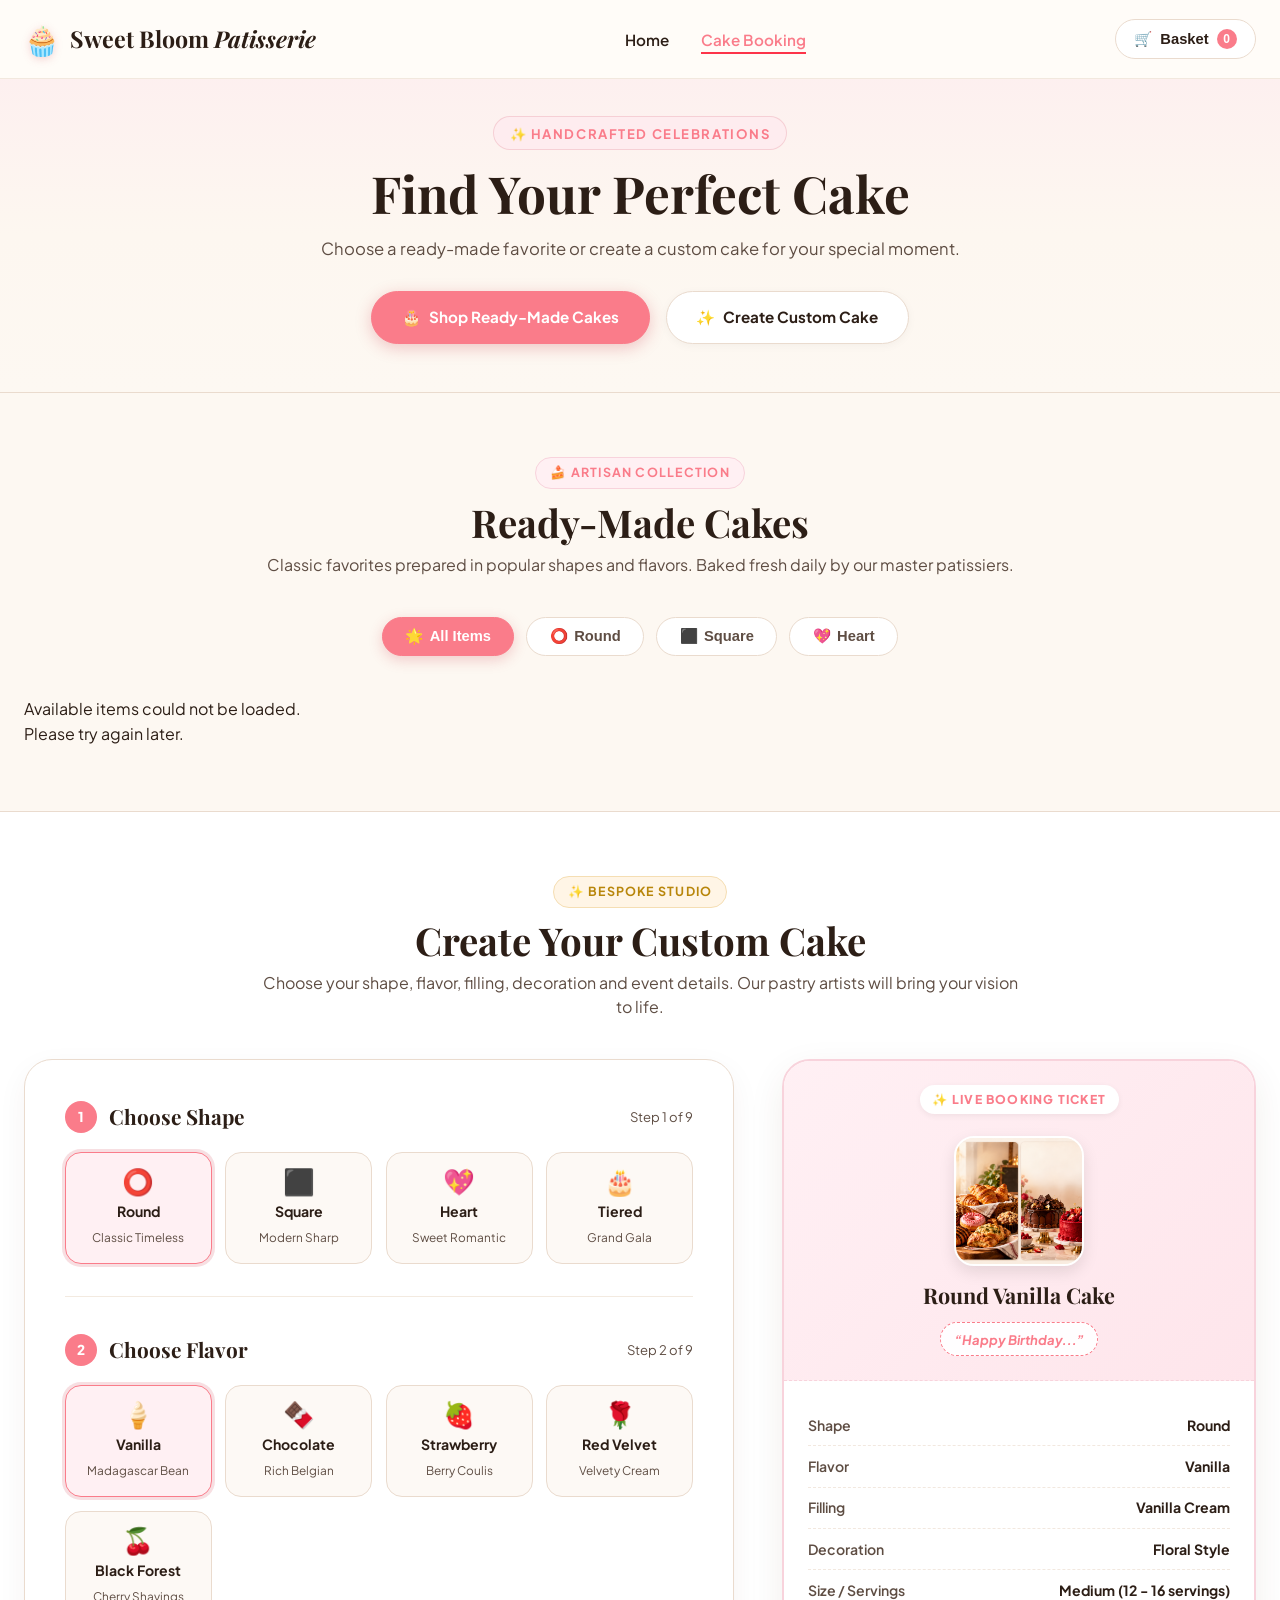
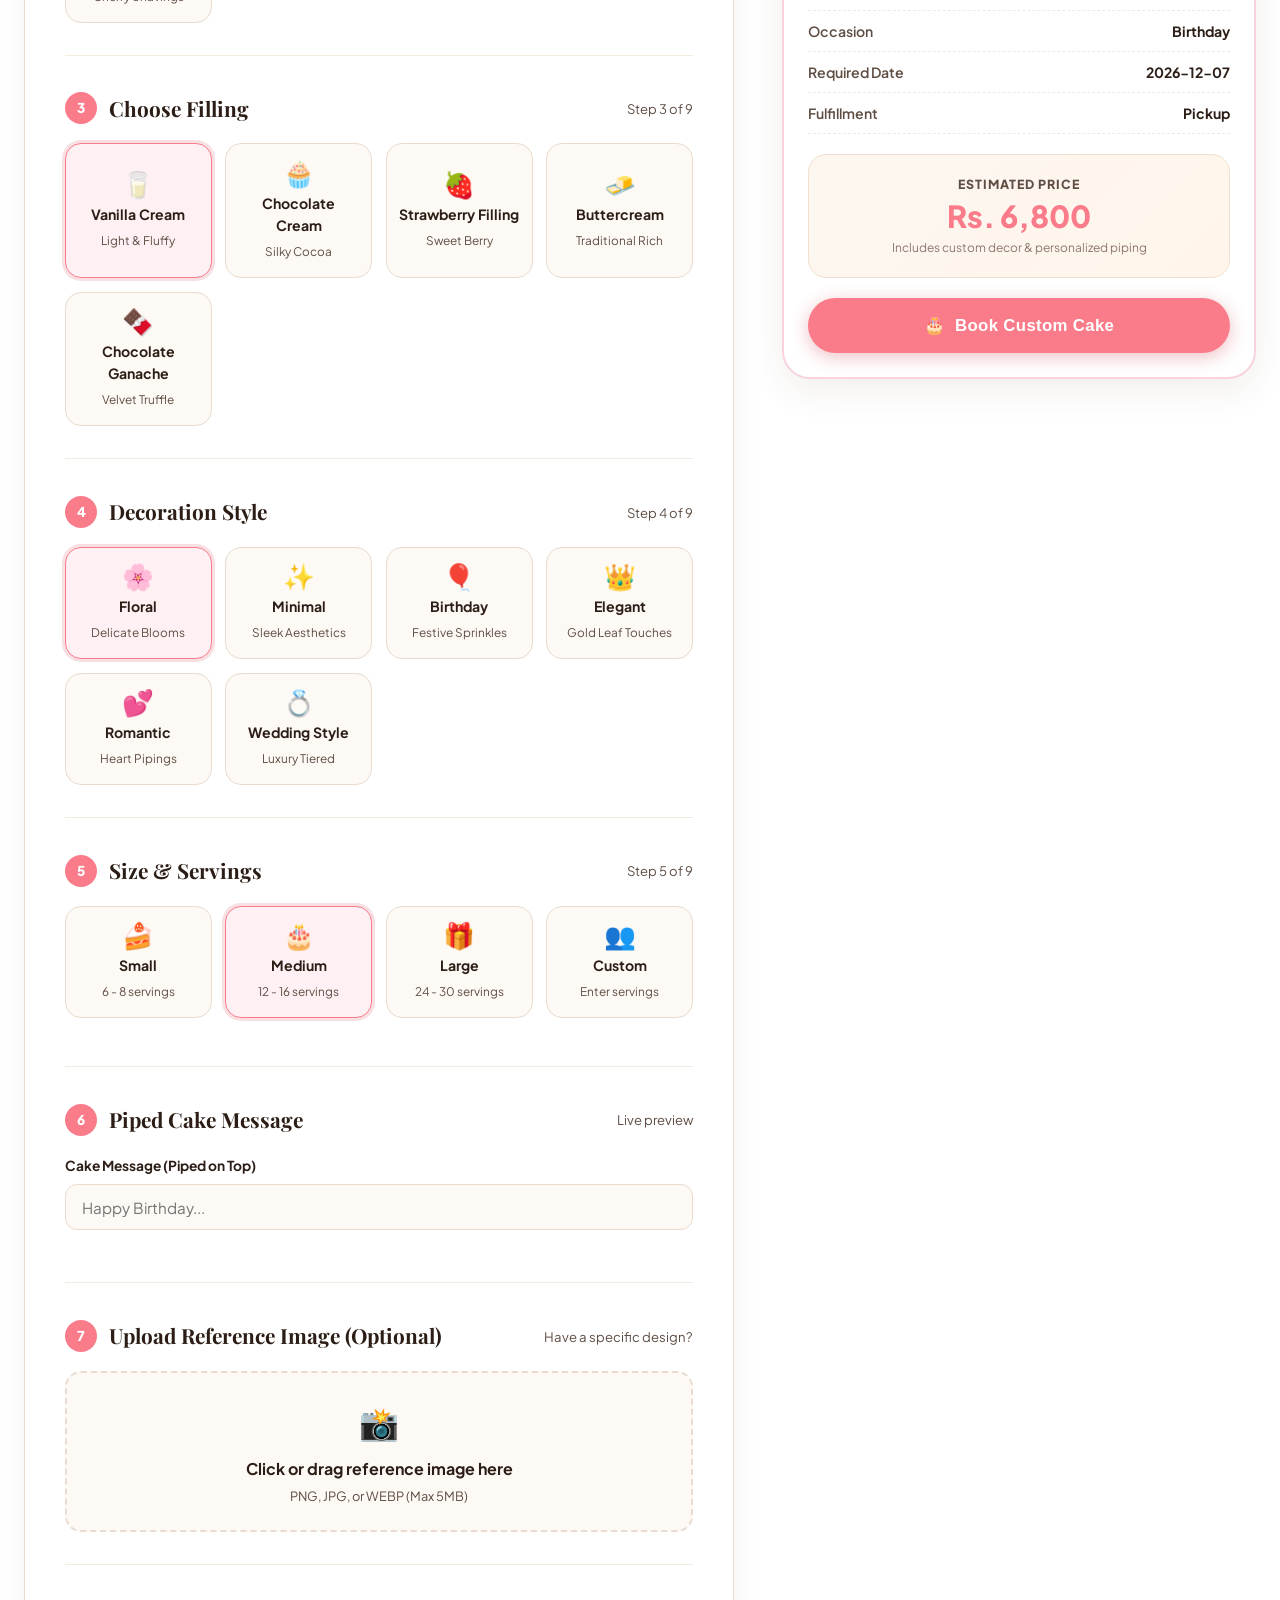
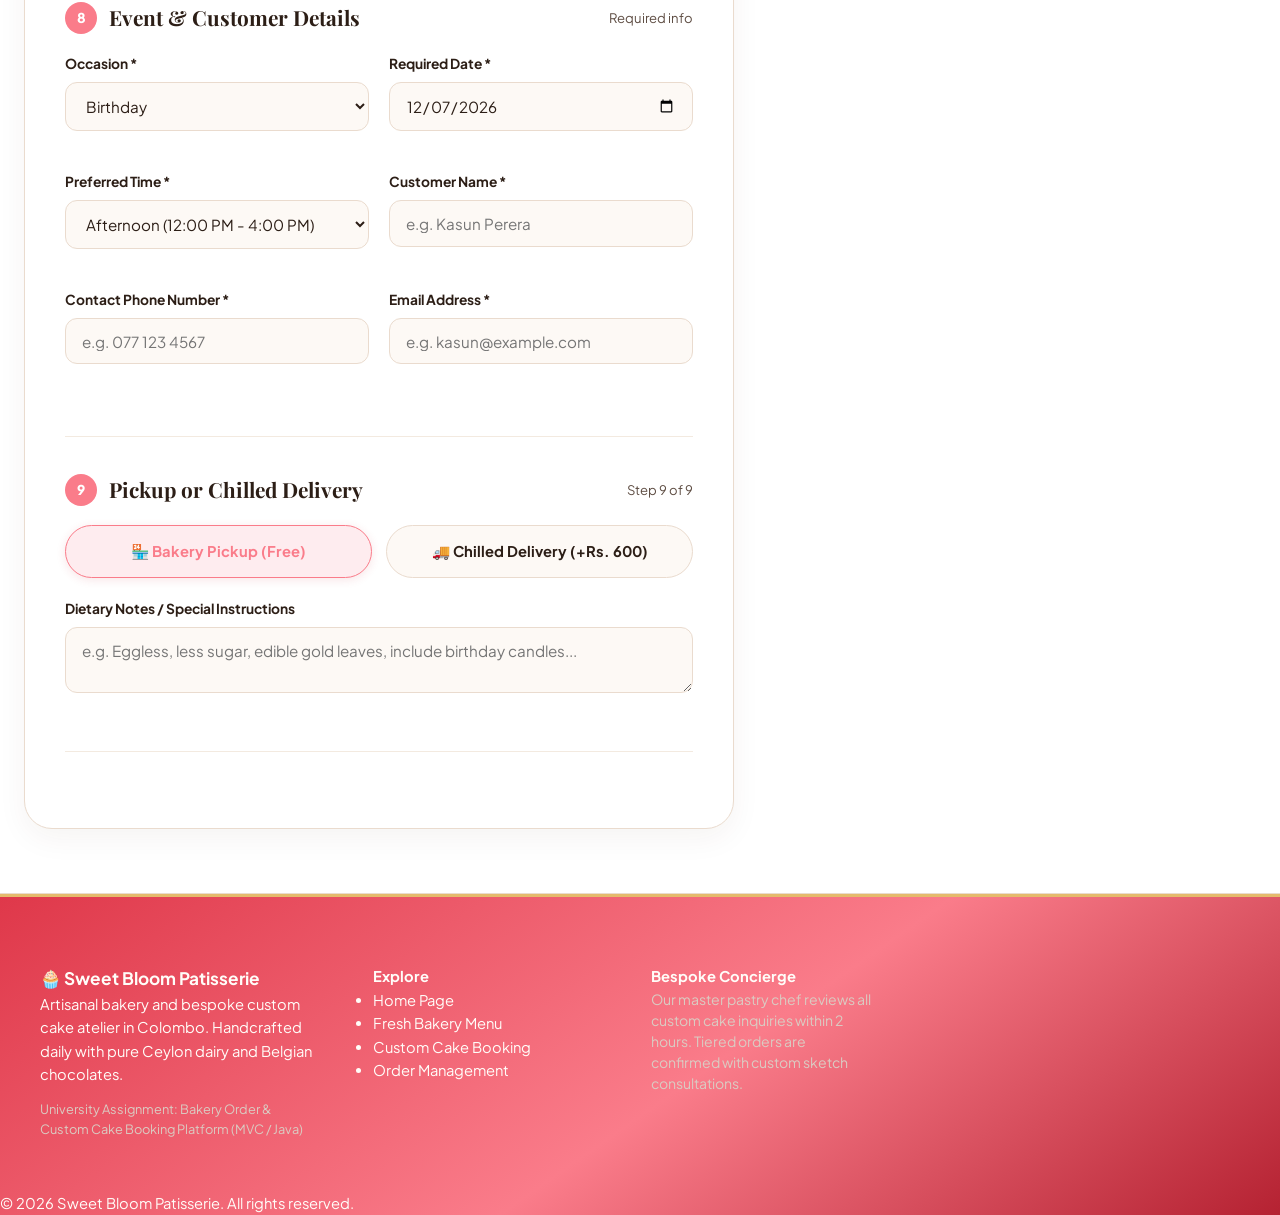
==== commit 0d8f0ad3: "version 1.2" ====
--- a/src/main/resources/static/custom-cake.html
+++ b/src/main/resources/static/custom-cake.html
@@ -4,7 +4,7 @@
     <meta charset="UTF-8">
     <meta name="viewport" content="width=device-width, initial-scale=1.0">
     <title>Find Your Perfect Cake | Sweet Bloom Patisserie</title>
-    <meta name="description" content="Explore artisanal ready-made cakes, celebratory birthday cakes, or build your own custom cake tailored to your dream celebration at Sweet Bloom Patisserie.">
+    <meta name="description" content="Browse available cakes and items from Sweet Bloom Patisserie, or build your own custom cake for your celebration.">
     <!-- Google Fonts & Main Stylesheet -->
     <link rel="stylesheet" href="style.css">
     <link rel="icon" href="data:image/svg+xml,<svg xmlns=%22http://www.w3.org/2000/svg%22 viewBox=%220 0 100 100%22><text y=%22.9em%22 font-size=%2290%22>🎂</text></svg>">
@@ -1233,7 +1233,7 @@
             <ul class="nav-links">
                 <li><a href="index.html" class="nav-link" id="navHome">Home</a></li>
                 <!--<li><a href="bakery.html" class="nav-link" id="navBakery">Daily Bakery</a></li>-->
-                <li><a href="custom-cake.html" class="nav-link active" id="navCustomCake">Custom Cake Booking</a></li>
+                <li><a href="custom-cake.html" class="nav-link active" id="navCustomCake">Cake Booking</a></li>
                 <!--<li><a href="orders.html" class="nav-link" id="navOrders">Order Management</a></li>-->
             </ul>
 
@@ -1288,20 +1288,20 @@
         <!-- Shape Group Navigation / Filter Chips -->
         <div class="shape-tabs-wrapper">
             <button type="button" class="shape-tab-btn active" onclick="filterShapeGroup('all', this)" id="tabAllShapes">
-                <span>🌟</span> All Ready-Made Cakes (12)
+                <span>🌟</span> All Items
             </button>
             <button type="button" class="shape-tab-btn" onclick="filterShapeGroup('Round Cake', this)" id="tabRoundShapes">
-                <span>⭕</span> Round Cakes (4)
+                <span>⭕</span> Round
             </button>
             <button type="button" class="shape-tab-btn" onclick="filterShapeGroup('Square Cake', this)" id="tabSquareShapes">
-                <span>⬛</span> Square Cakes (4)
+                <span>⬛</span> Square
             </button>
             <button type="button" class="shape-tab-btn" onclick="filterShapeGroup('Heart Cake', this)" id="tabHeartShapes">
-                <span>💖</span> Heart Cakes (4)
+                <span>💖</span> Heart
             </button>
         </div>
 
-        <!-- 12 Ready-Made Cake Products Grid (4 Cards Per Row on Desktop) -->
+        <!-- Available items from the admin item catalog -->
         <div class="cake-products-grid" id="readyMadeCakesGrid">
             <!-- Dynamically populated via JavaScript for clean maintenance and instant cart integration -->
         </div>
@@ -1312,7 +1312,7 @@
          "Celebrate with a cake made for the moment."
          6 Products from "customize cake/Birthday cakes"
          ====================================================================== -->
-    <section class="birthday-cakes-section" id="birthday-cakes">
+    <section class="birthday-cakes-section" id="birthday-cakes" hidden>
         <a id="birthday-cakes-section" style="display:none;" aria-hidden="true"></a>
         <div class="section-container">
             <div class="section-header-block">
@@ -1350,7 +1350,7 @@
                 
                 <!-- Left Column: Interactive Multi-Step Builder Form -->
                 <div class="builder-form-card">
-                    <form action="cake-booking" method="POST" id="customCakeForm" onsubmit="return handleCustomCakeSubmit(event)">
+                    <form action="/api/cakes" method="POST" enctype="multipart/form-data" id="customCakeForm" onsubmit="return handleCustomCakeSubmit(event)">
                         <input type="hidden" name="action" value="create">
                         <input type="hidden" name="shape" id="formShapeVal" value="Round">
                         <input type="hidden" name="flavor" id="formFlavorVal" value="Vanilla">
@@ -1560,7 +1560,7 @@
                                 <span class="step-hint">Have a specific design?</span>
                             </div>
                             <div class="file-upload-box" id="fileUploadContainer">
-                                <input type="file" id="refImageFile" accept="image/*" onchange="handleImageUpload(event)">
+                                <input type="file" id="refImageFile" name="refImageFile" accept="image/png,image/jpeg,image/webp" onchange="handleImageUpload(event)">
                                 <div id="uploadPlaceholder">
                                     <span style="font-size:2rem; display:block; margin-bottom:0.5rem;">📸</span>
                                     <strong style="color:var(--color-dark-roast);">Click or drag reference image here</strong>
@@ -1670,7 +1670,7 @@
                         <div class="ticket-header">
                             <span class="ticket-badge">✨ Live Booking Ticket</span>
                             <div class="ticket-cake-preview-box">
-                                <img src="Customise cake/Round Vanila cake.png" alt="Cake shape preview" id="ticketPreviewImg">
+                                <img src="3-orader bakery items or custom cake booking/base.png" alt="Cake shape preview" id="ticketPreviewImg">
                             </div>
                             <h3 class="ticket-cake-name" id="ticketCakeTitle">Round Vanilla Cake</h3>
                             <div class="ticket-piping-preview" id="ticketPipingText">"Happy Birthday..."</div>
@@ -1829,9 +1829,23 @@
          PAGE SCRIPT: DATA CATALOG & INTERACTIVE CONTROLLERS
          ====================================================================== -->
     <script>
+        const CAKE_IMAGE_FALLBACK = '3-orader bakery items or custom cake booking/base.png';
+
+        function cakeImageUrl(imagePath) {
+            if (!imagePath) return getCakeImageUrl(CAKE_IMAGE_FALLBACK);
+            if (/^(https?:|data:|\/)/i.test(imagePath)) return imagePath;
+            const encodedPath = imagePath.split('/').map(encodeURIComponent).join('/');
+            return `/images/${encodedPath}`;
+        }
+
+        function getCakeImageUrl(imagePath) {
+            if (/^(https?:|data:|\/)/i.test(imagePath)) return imagePath;
+            return imagePath.split('/').map(encodeURIComponent).join('/');
+        }
+
         /**
          * 12 READY-MADE CAKES
-         * Mapped exactly to files inside "Customise cake"
+         * Images are served from the configured cake.image-dir under /images/.
          */
         const READY_MADE_CAKES = [
             // A. ROUND CAKES (4)
@@ -1964,7 +1978,7 @@
         /**
         /**
          * 6 BIRTHDAY CAKES
-         * Mapped exactly to files inside "Customise cake/Birthday cakes"
+         * Birthday images are served from the configured cake.image-dir under /images/.
          * PROMOTION: 15% Off All Birthday Cakes (Limited Time Offer)
          */
         const BIRTHDAY_CAKES = [
@@ -2071,6 +2085,52 @@
         // Current active shape filter for ready-made cakes
         let currentShapeFilter = 'all';
 
+        function escapeHtml(value) {
+            return String(value ?? '').replace(/[&<>"']/g, character => ({
+                '&': '&amp;',
+                '<': '&lt;',
+                '>': '&gt;',
+                '"': '&quot;',
+                "'": '&#39;'
+            })[character]);
+        }
+
+        async function loadStorefrontItems() {
+            const grid = document.getElementById('readyMadeCakesGrid');
+            if (grid) grid.innerHTML = '<p class="empty-state">Loading available items...</p>';
+
+            try {
+                const response = await fetch('/api/items', { headers: { Accept: 'application/json' } });
+                if (!response.ok) {
+                    throw new Error(`Item request failed with status ${response.status}`);
+                }
+
+                const items = await response.json();
+                READY_MADE_CAKES.length = 0;
+                const shapeNames = ['Round Cake', 'Square Cake', 'Heart Cake', 'Custom Cake'];
+                items.forEach(item => {
+                    const price = Number(item.price);
+                    if (!item.id || !Number.isFinite(price) || price < 0) return;
+
+                    READY_MADE_CAKES.push({
+                        id: `ADMIN-${String(item.id).replace(/[^a-zA-Z0-9_-]/g, '')}`,
+                        name: item.name || 'Bakery item',
+                        shape: shapeNames[item.shape] || 'Custom Cake',
+                        flavor: item.flavor || 'Not specified',
+                        desc: item.description || '',
+                        price,
+                        image: item.imageUrl || '',
+                        servings: item.size || 'Size not specified',
+                        category: item.category || ''
+                    });
+                });
+                renderReadyMadeCakes();
+            } catch (error) {
+                console.error('Unable to load available bakery items.', error);
+                if (grid) grid.innerHTML = '<p class="empty-state">Available items could not be loaded. Please try again later.</p>';
+            }
+        }
+
         function renderReadyMadeCakes() {
             const grid = document.getElementById('readyMadeCakesGrid');
             if (!grid) return;
@@ -2079,20 +2139,21 @@
                 ? READY_MADE_CAKES 
                 : READY_MADE_CAKES.filter(c => c.shape === currentShapeFilter);
 
-            grid.innerHTML = filtered.map(cake => `
+            grid.innerHTML = filtered.length ? filtered.map(cake => `
                 <article class="cake-card" id="card-${cake.id}">
                     <div class="cake-img-wrap">
-                        <span class="cake-card-badge">${cake.shape}</span>
-                        <img src="${cake.image}" alt="${cake.name}" class="cake-card-img" loading="lazy">
+                        <span class="cake-card-badge">${escapeHtml(cake.shape)}</span>
+                        <img src="${escapeHtml(cakeImageUrl(cake.image))}" alt="${escapeHtml(cake.name)}" class="cake-card-img" loading="lazy" onerror="this.onerror=null;this.src=getCakeImageUrl(CAKE_IMAGE_FALLBACK)">
                     </div>
                     <div class="cake-card-body">
-                        <span class="cake-flavor-tag">Flavor: ${cake.flavor}</span>
-                        <h3 class="cake-card-name">${cake.name}</h3>
-                        <p class="cake-card-desc">${cake.desc}</p>
+                        <span class="cake-flavor-tag">Flavor: ${escapeHtml(cake.flavor)}</span>
+                        ${cake.category ? `<span class="cake-flavor-tag">Category: ${escapeHtml(cake.category)}</span>` : ''}
+                        <h3 class="cake-card-name">${escapeHtml(cake.name)}</h3>
+                        <p class="cake-card-desc">${escapeHtml(cake.desc)}</p>
                         
                         <div class="cake-card-price-row">
                             <span class="cake-price-text">Rs. ${cake.price.toLocaleString()}</span>
-                            <span class="cake-portion-hint">${cake.servings}</span>
+                            <span class="cake-portion-hint">${escapeHtml(cake.servings)}</span>
                         </div>
 
                         <div class="cake-card-actions">
@@ -2108,7 +2169,7 @@
                         </div>
                     </div>
                 </article>
-            `).join('');
+            `).join('') : '<p class="empty-state">No available items found.</p>';
         }
 
         function renderBirthdayCakes() {
@@ -2119,7 +2180,7 @@
                 <article class="cake-card" id="card-${cake.id}">
                     <div class="cake-img-wrap">
                         <span class="cake-card-badge birthday-badge">${cake.badge}</span>
-                        <img src="${cake.image}" alt="${cake.name}" class="cake-card-img" loading="lazy">
+                        <img src="${cakeImageUrl(cake.image)}" alt="${cake.name}" class="cake-card-img" loading="lazy" onerror="this.onerror=null;this.src=getCakeImageUrl(CAKE_IMAGE_FALLBACK)">
                     </div>
                     <div class="cake-card-body">
                         <span class="cake-flavor-tag">Shape: ${cake.shape} &bull; ${cake.flavor}</span>
@@ -2232,6 +2293,7 @@
             container.querySelectorAll('.option-select-card').forEach(c => c.classList.remove('selected'));
             if (cardEl) cardEl.classList.add('selected');
 
+            updateCakePreviewImage();
             updateLiveTicket();
         }
 
@@ -2365,7 +2427,7 @@
             document.getElementById('formRefImageUrl').value = targetImg;
 
             const ticketImg = document.getElementById('ticketPreviewImg');
-            if (ticketImg) ticketImg.src = targetImg;
+            if (ticketImg) ticketImg.src = cakeImageUrl(targetImg);
         }
 
         function updateLiveTicket() {
@@ -2496,12 +2558,31 @@
                 }
             }
 
-            form.submit();
-        }
-
-        function handleCustomCakeSubmit(e) {
-            // Form is native POST to /cake-booking
-            return true;
+            form.requestSubmit();
+        }
+
+        async function handleCustomCakeSubmit(e) {
+            e.preventDefault();
+            const form = e.currentTarget;
+            const submitButton = document.getElementById('btnBookCustomCakeSubmit');
+            if (submitButton) submitButton.disabled = true;
+
+            try {
+                const response = await fetch(form.action, {
+                    method: 'POST',
+                    body: new FormData(form)
+                });
+                if (!response.ok) {
+                    const message = await response.text();
+                    throw new Error(message || `Booking failed (${response.status}).`);
+                }
+                showToast('Your cake booking was submitted successfully.');
+            } catch (error) {
+                showToast(error.message || 'Unable to submit your booking. Please try again.');
+            } finally {
+                if (submitButton) submitButton.disabled = false;
+            }
+            return false;
         }
 
         // --------------------------------------------------------------------------
@@ -2561,10 +2642,10 @@
                 return `
                     <div class="cart-item-card">
                         <div class="cart-item-thumb">
-                            <img src="${it.image}" alt="${it.name}">
+                            <img src="${escapeHtml(cakeImageUrl(it.image))}" alt="${escapeHtml(it.name)}" onerror="this.onerror=null;this.src=getCakeImageUrl(CAKE_IMAGE_FALLBACK)">
                         </div>
                         <div class="cart-item-details">
-                            <div class="cart-item-title">${it.name}</div>
+                            <div class="cart-item-title">${escapeHtml(it.name)}</div>
                             <div class="cart-item-unit-price">Rs. ${it.price.toLocaleString()} each</div>
                             <div class="cart-item-controls">
                                 <div class="qty-stepper" style="transform:scale(0.88); transform-origin:left center;">
@@ -2644,8 +2725,9 @@
         // --------------------------------------------------------------------------
         document.addEventListener('DOMContentLoaded', () => {
             loadCart();
-            renderReadyMadeCakes();
-            renderBirthdayCakes();
+            READY_MADE_CAKES.length = 0;
+            BIRTHDAY_CAKES.length = 0;
+            loadStorefrontItems();
 
             // Set minimum required date to tomorrow
             const tomorrow = new Date();
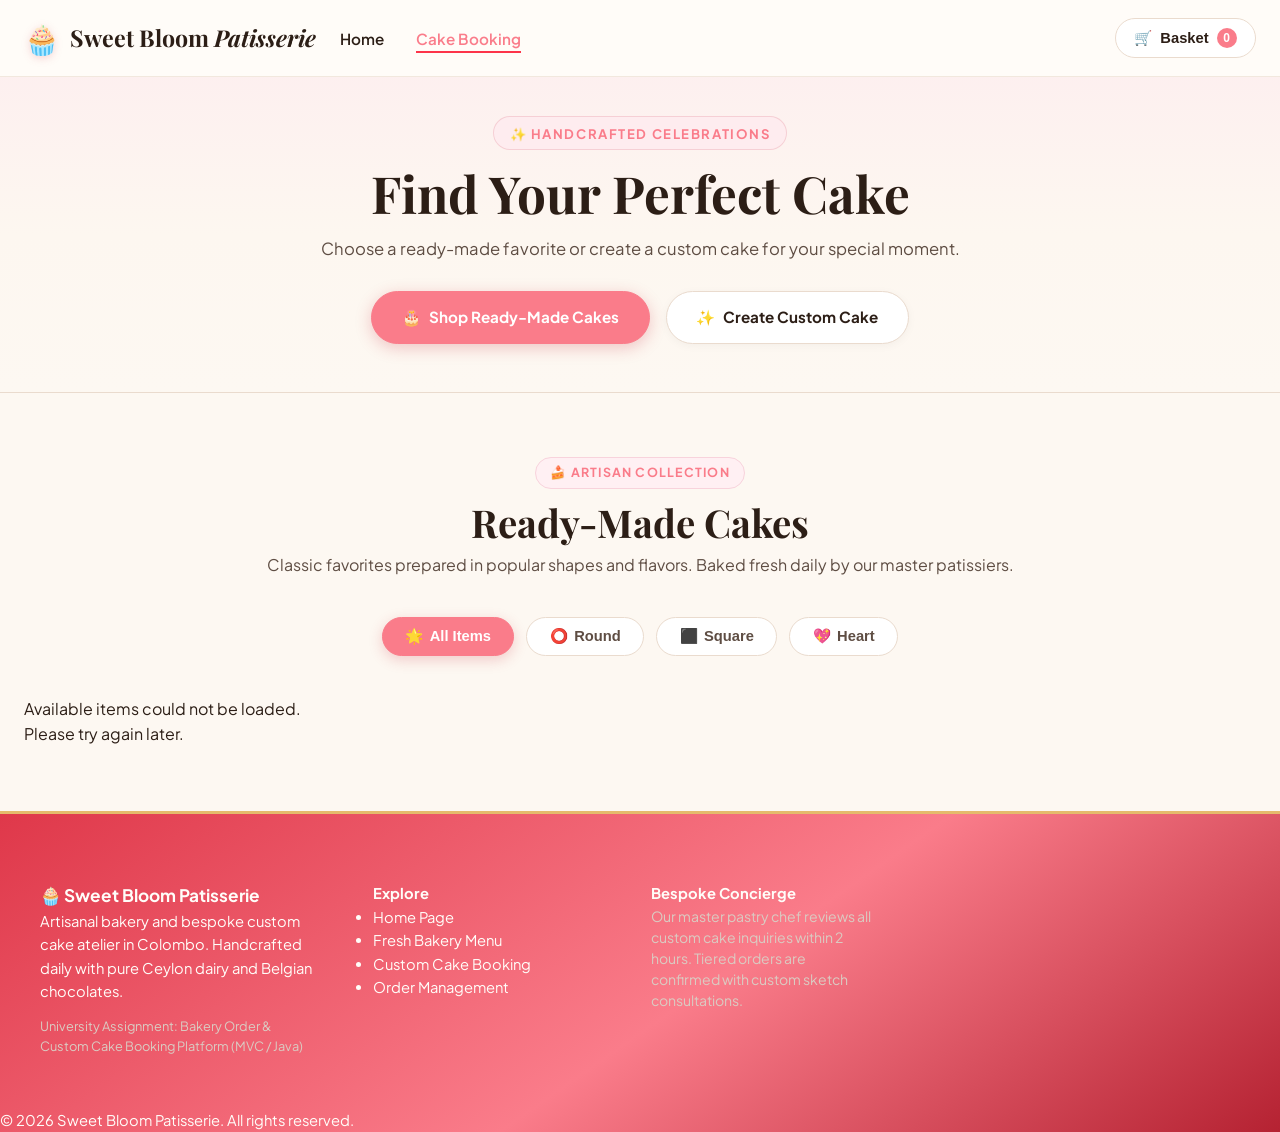
==== commit 0b884a59: "Merge 843c9ec63f457bda308014cf0890b9d4b050fdf0 into 75d046eb864cfb4d7f136b52cef35de891715826" ====
--- a/src/main/resources/static/custom-cake.html
+++ b/src/main/resources/static/custom-cake.html
@@ -323,6 +323,26 @@
             margin-bottom: 0.35rem;
         }
 
+        .cake-availability {
+            display: inline-flex;
+            align-items: center;
+            width: fit-content;
+            margin-bottom: 0.55rem;
+            padding: 0.28rem 0.65rem;
+            border: 1px solid #b9e4ce;
+            border-radius: var(--radius-pill, 9999px);
+            background: #edf9f2;
+            color: #176b43;
+            font-size: 0.74rem;
+            font-weight: 700;
+        }
+
+        .cake-availability.unavailable {
+            border-color: #f2c1c1;
+            background: #fff0f0;
+            color: #a52f26;
+        }
+
         .cake-card-name {
             font-family: var(--font-heading, 'Playfair Display', Georgia, serif);
             font-size: 1.22rem;
@@ -484,9 +504,49 @@
            2-Column Grid on Desktop (Form on left 65%, Sticky Booking Summary on right 35%)
            -------------------------------------------------------------------------- */
         .custom-builder-section {
+            display: none;
             background: #FFFFFF;
             border-top: 1px solid var(--color-border);
             border-bottom: 1px solid var(--color-border);
+        }
+
+        .custom-builder-section:target {
+            position: fixed;
+            inset: 0;
+            z-index: 2000;
+            display: block;
+            overflow-y: auto;
+            padding: 1.5rem 1rem;
+            background: rgba(44, 30, 22, 0.58);
+        }
+
+        .custom-builder-section:target .section-container {
+            position: relative;
+            max-width: 1100px;
+            margin: 0 auto;
+            padding: 2rem;
+            border: 1px solid var(--color-border);
+            border-radius: 24px;
+            background: #FFFFFF;
+            box-shadow: 0 20px 60px rgba(44, 30, 22, 0.25);
+        }
+
+        .custom-builder-close {
+            position: absolute;
+            top: 2rem;
+            right: 2rem;
+            z-index: 1;
+            display: inline-flex;
+            align-items: center;
+            justify-content: center;
+            width: 40px;
+            height: 40px;
+            border: 1px solid var(--color-border);
+            border-radius: 50%;
+            color: var(--color-dark-roast);
+            background: #FFFFFF;
+            font-size: 1.4rem;
+            text-decoration: none;
         }
 
         .builder-layout-grid {
@@ -515,6 +575,14 @@
         @media (max-width: 600px) {
             .builder-form-card {
                 padding: 1.5rem 1.25rem;
+            }
+
+            .custom-builder-section:target {
+                padding: 0.5rem;
+            }
+
+            .custom-builder-section:target .section-container {
+                padding: 1.25rem 0.85rem;
             }
         }
 
@@ -570,6 +638,10 @@
             display: grid;
             grid-template-columns: repeat(auto-fit, minmax(115px, 1fr));
             gap: 0.85rem;
+        }
+
+        .option-select-card:has(input[type="checkbox"]) {
+            cursor: pointer;
         }
 
         .option-select-card {
@@ -600,6 +672,26 @@
             box-shadow: 0 0 0 3px rgba(201, 44, 61, 0.15);
         }
 
+        .option-select-card:has(input[type="radio"]:checked),
+        .option-select-card:has(input[type="checkbox"]:checked) {
+            border-color: var(--color-strawberry, #C92C3D);
+            background: #FFF0F3;
+            box-shadow: 0 0 0 3px rgba(201, 44, 61, 0.15);
+        }
+
+        .option-select-card input[type="radio"],
+        .option-select-card input[type="checkbox"] {
+            position: absolute;
+            width: 1px;
+            height: 1px;
+            opacity: 0;
+        }
+
+        .option-select-card:focus-within {
+            outline: 2px solid var(--color-strawberry, #C92C3D);
+            outline-offset: 2px;
+        }
+
         .option-icon {
             font-size: 1.6rem;
             line-height: 1;
@@ -633,6 +725,12 @@
 
         .builder-group {
             margin-bottom: 1.25rem;
+        }
+
+        .builder-form-card fieldset {
+            border: 0;
+            min-width: 0;
+            padding: 0;
         }
 
         .builder-label {
@@ -716,12 +814,8 @@
         }
 
         .file-upload-box input[type="file"] {
-            position: absolute;
-            top: 0;
-            left: 0;
             width: 100%;
-            height: 100%;
-            opacity: 0;
+            margin-top: 1rem;
             cursor: pointer;
         }
 
@@ -1338,6 +1432,7 @@
          ====================================================================== -->
     <section class="custom-builder-section" id="custom-cake-builder">
         <div class="section-container">
+            <a class="custom-builder-close" href="#" aria-label="Close custom cake form">&times;</a>
             <div class="section-header-block">
                 <span class="section-badge-pill" style="background:#FFF5E6; border-color:#F5DEB3; color:#B8860B;">✨ Bespoke Studio</span>
                 <h2 class="section-title-large">Create Your Custom Cake</h2>
@@ -1350,15 +1445,8 @@
                 
                 <!-- Left Column: Interactive Multi-Step Builder Form -->
                 <div class="builder-form-card">
-                    <form action="/api/cakes" method="POST" enctype="multipart/form-data" id="customCakeForm" onsubmit="return handleCustomCakeSubmit(event)">
-                        <input type="hidden" name="action" value="create">
-                        <input type="hidden" name="shape" id="formShapeVal" value="Round">
-                        <input type="hidden" name="flavor" id="formFlavorVal" value="Vanilla">
-                        <input type="hidden" name="filling" id="formFillingVal" value="Vanilla Cream">
-                        <input type="hidden" name="decoration" id="formDecorationVal" value="Floral Style">
-                        <input type="hidden" name="cakeSize" id="formSizeVal" value="Medium">
-                        <input type="hidden" name="estimatedPrice" id="formEstimatedPrice" value="6800.00">
-                        <input type="hidden" name="referenceImageUrl" id="formRefImageUrl" value="Customise cake/Round Vanila cake.png">
+                    <form action="/api/custom-orders/submit" method="POST" enctype="multipart/form-data" id="customCakeForm">
+                        <input type="hidden" name="estimatedTotal" value="To be confirmed">
 
                         <!-- STEP 1 — CHOOSE SHAPE -->
                         <div class="step-block" id="builderStep1">
@@ -1368,26 +1456,30 @@
                                 <span class="step-hint">Step 1 of 9</span>
                             </div>
                             <div class="option-cards-grid">
-                                <div class="option-select-card selected" onclick="selectShape('Round', 'Customise cake/Round Vanila cake.png', this)">
+                                <label class="option-select-card">
+                                    <input type="radio" name="cakeShape" value="Round" checked required>
                                     <span class="option-icon">⭕</span>
                                     <span class="option-name">Round</span>
                                     <span class="option-sub">Classic Timeless</span>
-                                </div>
-                                <div class="option-select-card" onclick="selectShape('Square', 'Customise cake/Square vanila cake.png', this)">
+                                </label>
+                                <label class="option-select-card">
+                                    <input type="radio" name="cakeShape" value="Square">
                                     <span class="option-icon">⬛</span>
                                     <span class="option-name">Square</span>
                                     <span class="option-sub">Modern Sharp</span>
-                                </div>
-                                <div class="option-select-card" onclick="selectShape('Heart', 'Customise cake/Heart Vanila cake.png', this)">
+                                </label>
+                                <label class="option-select-card">
+                                    <input type="radio" name="cakeShape" value="Heart">
                                     <span class="option-icon">💖</span>
                                     <span class="option-name">Heart</span>
                                     <span class="option-sub">Sweet Romantic</span>
-                                </div>
-                                <div class="option-select-card" onclick="selectShape('Tiered', '3-orader bakery items or custom cake booking/base.png', this)">
+                                </label>
+                                <label class="option-select-card">
+                                    <input type="radio" name="cakeShape" value="Tiered">
                                     <span class="option-icon">🎂</span>
                                     <span class="option-name">Tiered</span>
                                     <span class="option-sub">Grand Gala</span>
-                                </div>
+                                </label>
                             </div>
                         </div>
 
@@ -1399,31 +1491,36 @@
                                 <span class="step-hint">Step 2 of 9</span>
                             </div>
                             <div class="option-cards-grid">
-                                <div class="option-select-card selected" onclick="selectFlavor('Vanilla', this)">
+                                <label class="option-select-card">
+                                    <input type="radio" name="cakeFlavor" value="Vanilla" checked required>
                                     <span class="option-icon">🍦</span>
                                     <span class="option-name">Vanilla</span>
                                     <span class="option-sub">Madagascar Bean</span>
-                                </div>
-                                <div class="option-select-card" onclick="selectFlavor('Chocolate', this)">
+                                </label>
+                                <label class="option-select-card">
+                                    <input type="radio" name="cakeFlavor" value="Chocolate">
                                     <span class="option-icon">🍫</span>
                                     <span class="option-name">Chocolate</span>
                                     <span class="option-sub">Rich Belgian</span>
-                                </div>
-                                <div class="option-select-card" onclick="selectFlavor('Strawberry', this)">
+                                </label>
+                                <label class="option-select-card">
+                                    <input type="radio" name="cakeFlavor" value="Strawberry">
                                     <span class="option-icon">🍓</span>
                                     <span class="option-name">Strawberry</span>
                                     <span class="option-sub">Berry Coulis</span>
-                                </div>
-                                <div class="option-select-card" onclick="selectFlavor('Red Velvet', this)">
+                                </label>
+                                <label class="option-select-card">
+                                    <input type="radio" name="cakeFlavor" value="Red Velvet">
                                     <span class="option-icon">🌹</span>
                                     <span class="option-name">Red Velvet</span>
                                     <span class="option-sub">Velvety Cream</span>
-                                </div>
-                                <div class="option-select-card" onclick="selectFlavor('Black Forest', this)">
+                                </label>
+                                <label class="option-select-card">
+                                    <input type="radio" name="cakeFlavor" value="Black Forest">
                                     <span class="option-icon">🍒</span>
                                     <span class="option-name">Black Forest</span>
                                     <span class="option-sub">Cherry Shavings</span>
-                                </div>
+                                </label>
                             </div>
                         </div>
 
@@ -1435,31 +1532,36 @@
                                 <span class="step-hint">Step 3 of 9</span>
                             </div>
                             <div class="option-cards-grid">
-                                <div class="option-select-card selected" onclick="selectFilling('Vanilla Cream', this)">
+                                <label class="option-select-card">
+                                    <input type="radio" name="filling" value="Vanilla Cream" checked required>
                                     <span class="option-icon">🥛</span>
                                     <span class="option-name">Vanilla Cream</span>
                                     <span class="option-sub">Light &amp; Fluffy</span>
-                                </div>
-                                <div class="option-select-card" onclick="selectFilling('Chocolate Cream', this)">
+                                </label>
+                                <label class="option-select-card">
+                                    <input type="radio" name="filling" value="Chocolate Cream">
                                     <span class="option-icon">🧁</span>
                                     <span class="option-name">Chocolate Cream</span>
                                     <span class="option-sub">Silky Cocoa</span>
-                                </div>
-                                <div class="option-select-card" onclick="selectFilling('Strawberry Filling', this)">
+                                </label>
+                                <label class="option-select-card">
+                                    <input type="radio" name="filling" value="Strawberry Filling">
                                     <span class="option-icon">🍓</span>
                                     <span class="option-name">Strawberry Filling</span>
                                     <span class="option-sub">Sweet Berry</span>
-                                </div>
-                                <div class="option-select-card" onclick="selectFilling('Buttercream', this)">
+                                </label>
+                                <label class="option-select-card">
+                                    <input type="radio" name="filling" value="Buttercream">
                                     <span class="option-icon">🧈</span>
                                     <span class="option-name">Buttercream</span>
                                     <span class="option-sub">Traditional Rich</span>
-                                </div>
-                                <div class="option-select-card" onclick="selectFilling('Chocolate Ganache', this)">
+                                </label>
+                                <label class="option-select-card">
+                                    <input type="radio" name="filling" value="Chocolate Ganache">
                                     <span class="option-icon">🍫</span>
                                     <span class="option-name">Chocolate Ganache</span>
                                     <span class="option-sub">Velvet Truffle</span>
-                                </div>
+                                </label>
                             </div>
                         </div>
 
@@ -1471,36 +1573,42 @@
                                 <span class="step-hint">Step 4 of 9</span>
                             </div>
                             <div class="option-cards-grid">
-                                <div class="option-select-card selected" onclick="selectDecoration('Floral Style', this)">
+                                <label class="option-select-card">
+                                    <input type="radio" name="decoration" value="Floral Style" checked required>
                                     <span class="option-icon">🌸</span>
                                     <span class="option-name">Floral</span>
                                     <span class="option-sub">Delicate Blooms</span>
-                                </div>
-                                <div class="option-select-card" onclick="selectDecoration('Minimal Style', this)">
+                                </label>
+                                <label class="option-select-card">
+                                    <input type="radio" name="decoration" value="Minimal Style">
                                     <span class="option-icon">✨</span>
                                     <span class="option-name">Minimal</span>
                                     <span class="option-sub">Sleek Aesthetics</span>
-                                </div>
-                                <div class="option-select-card" onclick="selectDecoration('Birthday Style', this)">
+                                </label>
+                                <label class="option-select-card">
+                                    <input type="radio" name="decoration" value="Birthday Style">
                                     <span class="option-icon">🎈</span>
                                     <span class="option-name">Birthday</span>
                                     <span class="option-sub">Festive Sprinkles</span>
-                                </div>
-                                <div class="option-select-card" onclick="selectDecoration('Elegant Style', this)">
+                                </label>
+                                <label class="option-select-card">
+                                    <input type="radio" name="decoration" value="Elegant Style">
                                     <span class="option-icon">👑</span>
                                     <span class="option-name">Elegant</span>
                                     <span class="option-sub">Gold Leaf Touches</span>
-                                </div>
-                                <div class="option-select-card" onclick="selectDecoration('Romantic Style', this)">
+                                </label>
+                                <label class="option-select-card">
+                                    <input type="radio" name="decoration" value="Romantic Style">
                                     <span class="option-icon">💕</span>
                                     <span class="option-name">Romantic</span>
                                     <span class="option-sub">Heart Pipings</span>
-                                </div>
-                                <div class="option-select-card" onclick="selectDecoration('Wedding Style', this)">
+                                </label>
+                                <label class="option-select-card">
+                                    <input type="radio" name="decoration" value="Wedding Style">
                                     <span class="option-icon">💍</span>
                                     <span class="option-name">Wedding Style</span>
                                     <span class="option-sub">Luxury Tiered</span>
-                                </div>
+                                </label>
                             </div>
                         </div>
 
@@ -1512,30 +1620,30 @@
                                 <span class="step-hint">Step 5 of 9</span>
                             </div>
                             <div class="option-cards-grid" style="margin-bottom:1rem;">
-                                <div class="option-select-card" onclick="selectSize('Small', '6-8 Servings', this)">
+                                <label class="option-select-card">
+                                    <input type="radio" name="cakeSize" value="Small">
                                     <span class="option-icon">🍰</span>
                                     <span class="option-name">Small</span>
                                     <span class="option-sub">6 - 8 servings</span>
-                                </div>
-                                <div class="option-select-card selected" onclick="selectSize('Medium', '12-16 Servings', this)">
+                                </label>
+                                <label class="option-select-card">
+                                    <input type="radio" name="cakeSize" value="Medium" checked required>
                                     <span class="option-icon">🎂</span>
                                     <span class="option-name">Medium</span>
                                     <span class="option-sub">12 - 16 servings</span>
-                                </div>
-                                <div class="option-select-card" onclick="selectSize('Large', '24-30 Servings', this)">
+                                </label>
+                                <label class="option-select-card">
+                                    <input type="radio" name="cakeSize" value="Large">
                                     <span class="option-icon">🎁</span>
                                     <span class="option-name">Large</span>
                                     <span class="option-sub">24 - 30 servings</span>
-                                </div>
-                                <div class="option-select-card" onclick="selectSize('Custom Servings', 'Custom count', this)">
+                                </label>
+                                <label class="option-select-card">
+                                    <input type="radio" name="cakeSize" value="Custom Servings">
                                     <span class="option-icon">👥</span>
                                     <span class="option-name">Custom</span>
-                                    <span class="option-sub">Enter servings</span>
-                                </div>
-                            </div>
-                            <div id="customServingsInputWrap" style="display:none; margin-top:0.75rem;">
-                                <label class="builder-label" for="customServingsNum">Enter Desired Servings Count</label>
-                                <input type="number" id="customServingsNum" name="servings" class="builder-input" placeholder="e.g. 40" min="4" max="250" oninput="updateLiveTicket()">
+                                    <span class="option-sub">Add count in special requests</span>
+                                </label>
                             </div>
                         </div>
 
@@ -1544,11 +1652,11 @@
                             <div class="step-header">
                                 <span class="step-num-pill">6</span>
                                 <h3 class="step-title">Piped Cake Message</h3>
-                                <span class="step-hint">Live preview</span>
+                                <span class="step-hint">Optional</span>
                             </div>
                             <div class="builder-group">
                                 <label class="builder-label" for="cakeMessageInput">Cake Message (Piped on Top)</label>
-                                <input type="text" id="cakeMessageInput" name="cakeMessage" class="builder-input" placeholder="Happy Birthday..." maxlength="50" oninput="updateLiveTicket()">
+                                <input type="text" id="cakeMessageInput" name="cakeMessage" class="builder-input" placeholder="Happy Birthday..." maxlength="50">
                             </div>
                         </div>
 
@@ -1560,18 +1668,11 @@
                                 <span class="step-hint">Have a specific design?</span>
                             </div>
                             <div class="file-upload-box" id="fileUploadContainer">
-                                <input type="file" id="refImageFile" name="refImageFile" accept="image/png,image/jpeg,image/webp" onchange="handleImageUpload(event)">
+                                <input type="file" id="refImageFile" name="referenceImage" accept="image/png,image/jpeg,image/webp">
                                 <div id="uploadPlaceholder">
                                     <span style="font-size:2rem; display:block; margin-bottom:0.5rem;">📸</span>
                                     <strong style="color:var(--color-dark-roast);">Click or drag reference image here</strong>
                                     <div style="font-size:0.8rem; color:var(--color-dark-muted); margin-top:0.25rem;">PNG, JPG, or WEBP (Max 5MB)</div>
-                                </div>
-                                <div id="uploadPreview" style="display:none; align-items:center; justify-content:center; gap:0.75rem;">
-                                    <img id="uploadPreviewImg" src="" alt="Uploaded reference preview" style="width:60px; height:60px; border-radius:10px; object-fit:cover; border:1px solid #EADBCE;">
-                                    <div style="text-align:left;">
-                                        <div id="uploadFileName" style="font-weight:700; font-size:0.88rem; color:var(--color-dark-roast);"></div>
-                                        <button type="button" onclick="removeUploadedImage(event)" style="background:none; border:none; color:var(--color-strawberry); font-size:0.78rem; font-weight:700; cursor:pointer; padding:0;">Remove Image</button>
-                                    </div>
                                 </div>
                             </div>
                         </div>
@@ -1584,45 +1685,80 @@
                                 <span class="step-hint">Required info</span>
                             </div>
                             <div class="form-row-2">
-                                <div class="builder-group">
-                                    <label class="builder-label" for="eventOccasion">Occasion *</label>
-                                    <select id="eventOccasion" name="occasion" class="builder-select" onchange="updateLiveTicket()" required>
-                                        <option value="Birthday" selected>Birthday</option>
-                                        <option value="Wedding">Wedding</option>
-                                        <option value="Anniversary">Anniversary</option>
-                                        <option value="Graduation">Graduation</option>
-                                        <option value="Other">Other Celebration</option>
-                                    </select>
-                                </div>
+                                <fieldset class="builder-group">
+                                    <legend class="builder-label">Occasion *</legend>
+                                    <div class="option-cards-grid">
+                                        <label class="option-select-card">
+                                            <input type="radio" name="occasion" value="Birthday" checked required>
+                                            <span class="option-icon">🎂</span>
+                                            <span class="option-name">Birthday</span>
+                                        </label>
+                                        <label class="option-select-card">
+                                            <input type="radio" name="occasion" value="Wedding">
+                                            <span class="option-icon">💍</span>
+                                            <span class="option-name">Wedding</span>
+                                        </label>
+                                        <label class="option-select-card">
+                                            <input type="radio" name="occasion" value="Anniversary">
+                                            <span class="option-icon">💐</span>
+                                            <span class="option-name">Anniversary</span>
+                                        </label>
+                                        <label class="option-select-card">
+                                            <input type="radio" name="occasion" value="Graduation">
+                                            <span class="option-icon">🎓</span>
+                                            <span class="option-name">Graduation</span>
+                                        </label>
+                                        <label class="option-select-card">
+                                            <input type="radio" name="occasion" value="Other">
+                                            <span class="option-icon">✨</span>
+                                            <span class="option-name">Other</span>
+                                        </label>
+                                    </div>
+                                </fieldset>
                                 <div class="builder-group">
                                     <label class="builder-label" for="requiredDate">Required Date *</label>
-                                    <input type="date" id="requiredDate" name="requiredDate" class="builder-input" required onchange="updateLiveTicket()">
+                                    <input type="date" id="requiredDate" name="requiredDate" class="builder-input" required>
                                 </div>
                             </div>
 
                             <div class="form-row-2">
-                                <div class="builder-group">
-                                    <label class="builder-label" for="preferredTime">Preferred Time *</label>
-                                    <select id="preferredTime" name="preferredTime" class="builder-select" onchange="updateLiveTicket()">
-                                        <option value="Morning (9:00 AM - 12:00 PM)">Morning (9:00 AM - 12:00 PM)</option>
-                                        <option value="Afternoon (12:00 PM - 4:00 PM)" selected>Afternoon (12:00 PM - 4:00 PM)</option>
-                                        <option value="Evening (4:00 PM - 7:00 PM)">Evening (4:00 PM - 7:00 PM)</option>
-                                    </select>
-                                </div>
+                                <fieldset class="builder-group">
+                                    <legend class="builder-label">Preferred Time</legend>
+                                    <div class="option-cards-grid">
+                                        <label class="option-select-card">
+                                            <input type="radio" name="preferredTime" value="Morning (9:00 AM - 12:00 PM)">
+                                            <span class="option-icon">🌅</span>
+                                            <span class="option-name">Morning</span>
+                                            <span class="option-sub">9 AM - 12 PM</span>
+                                        </label>
+                                        <label class="option-select-card">
+                                            <input type="radio" name="preferredTime" value="Afternoon (12:00 PM - 4:00 PM)" checked>
+                                            <span class="option-icon">☀️</span>
+                                            <span class="option-name">Afternoon</span>
+                                            <span class="option-sub">12 PM - 4 PM</span>
+                                        </label>
+                                        <label class="option-select-card">
+                                            <input type="radio" name="preferredTime" value="Evening (4:00 PM - 7:00 PM)">
+                                            <span class="option-icon">🌇</span>
+                                            <span class="option-name">Evening</span>
+                                            <span class="option-sub">4 PM - 7 PM</span>
+                                        </label>
+                                    </div>
+                                </fieldset>
                                 <div class="builder-group">
                                     <label class="builder-label" for="customerName">Customer Name *</label>
-                                    <input type="text" id="customerName" name="customerName" class="builder-input" placeholder="e.g. Kasun Perera" required oninput="updateLiveTicket()">
+                                    <input type="text" id="customerName" name="name" class="builder-input" placeholder="e.g. Kasun Perera" required>
                                 </div>
                             </div>
 
                             <div class="form-row-2">
                                 <div class="builder-group">
                                     <label class="builder-label" for="contactNumber">Contact Phone Number *</label>
-                                    <input type="tel" id="contactNumber" name="contactNumber" class="builder-input" placeholder="e.g. 077 123 4567" required oninput="updateLiveTicket()">
+                                    <input type="tel" id="contactNumber" name="phoneNumber" class="builder-input" placeholder="e.g. 077 123 4567" required>
                                 </div>
                                 <div class="builder-group">
                                     <label class="builder-label" for="customerEmail">Email Address *</label>
-                                    <input type="email" id="customerEmail" name="email" class="builder-input" placeholder="e.g. kasun@example.com" required oninput="updateLiveTicket()">
+                                    <input type="email" id="customerEmail" name="email" class="builder-input" placeholder="e.g. kasun@example.com" required>
                                 </div>
                             </div>
                         </div>
@@ -1635,31 +1771,39 @@
                                 <span class="step-hint">Step 9 of 9</span>
                             </div>
 
-                            <div class="pill-toggle-wrap">
-                                <div class="pill-toggle-item">
-                                    <input type="radio" id="optPickup" name="pickupOrDelivery" value="Pickup" checked onchange="toggleDeliveryMode('Pickup')">
-                                    <label class="pill-toggle-label" for="optPickup">🏪 Bakery Pickup (Free)</label>
+                            <fieldset class="builder-group">
+                                <legend class="builder-label">Fulfillment *</legend>
+                                <div class="option-cards-grid">
+                                    <label class="option-select-card">
+                                        <input type="radio" id="optPickup" name="fulfillmentMethod" value="Pickup" checked required>
+                                        <span class="option-icon">🏪</span>
+                                        <span class="option-name">Bakery Pickup</span>
+                                        <span class="option-sub">Free</span>
+                                    </label>
+                                    <label class="option-select-card">
+                                        <input type="radio" id="optDelivery" name="fulfillmentMethod" value="Delivery">
+                                        <span class="option-icon">🚚</span>
+                                        <span class="option-name">Chilled Delivery</span>
+                                        <span class="option-sub">+Rs. 600</span>
+                                    </label>
                                 </div>
-                                <div class="pill-toggle-item">
-                                    <input type="radio" id="optDelivery" name="pickupOrDelivery" value="Delivery" onchange="toggleDeliveryMode('Delivery')">
-                                    <label class="pill-toggle-label" for="optDelivery">🚚 Chilled Delivery (+Rs. 600)</label>
-                                </div>
-                            </div>
+                            </fieldset>
 
                             <!-- Conditional Delivery Address Field -->
-                            <div id="deliveryAddressWrap" style="display:none; margin-top:1.25rem;">
+                            <div id="deliveryAddressWrap" style="margin-top:1.25rem;">
                                 <label class="builder-label" for="deliveryAddress">Delivery Address (Sri Lanka) *</label>
-                                <textarea id="deliveryAddress" name="deliveryAddress" rows="2" class="builder-textarea" placeholder="Street address, city, and nearest landmark..." oninput="updateLiveTicket()"></textarea>
+                                <textarea id="deliveryAddress" name="address" rows="2" class="builder-textarea" placeholder="Street address, city, and nearest landmark..."></textarea>
                             </div>
 
                             <div class="builder-group" style="margin-top:1.25rem;">
                                 <label class="builder-label" for="bookingNotes">Dietary Notes / Special Instructions</label>
-                                <textarea id="bookingNotes" name="notes" rows="2" class="builder-textarea" placeholder="e.g. Eggless, less sugar, edible gold leaves, include birthday candles..."></textarea>
+                                <textarea id="bookingNotes" name="specialRequests" rows="2" class="builder-textarea" placeholder="e.g. Eggless, less sugar, edible gold leaves, include birthday candles... For custom servings, include the count here."></textarea>
                             </div>
                         </div>
 
-                        <div style="display:none;">
-                            <button type="submit" id="hiddenFormSubmit"></button>
+                        <div class="builder-group">
+                            <label class="builder-label" for="orderComments">Comments for the bakery team</label>
+                            <textarea id="orderComments" name="comments" rows="2" class="builder-textarea" placeholder="Optional comments about your order..."></textarea>
                         </div>
                     </form>
                 </div>
@@ -1668,57 +1812,55 @@
                 <aside class="sticky-summary-sidebar">
                     <div class="booking-summary-ticket">
                         <div class="ticket-header">
-                            <span class="ticket-badge">✨ Live Booking Ticket</span>
+                            <span class="ticket-badge">✨ Booking Review</span>
                             <div class="ticket-cake-preview-box">
-                                <img src="3-orader bakery items or custom cake booking/base.png" alt="Cake shape preview" id="ticketPreviewImg">
-                            </div>
-                            <h3 class="ticket-cake-name" id="ticketCakeTitle">Round Vanilla Cake</h3>
-                            <div class="ticket-piping-preview" id="ticketPipingText">"Happy Birthday..."</div>
+                                <img src="3-orader bakery items or custom cake booking/base.png" alt="Custom cake example">
+                            </div>
+                            <h3 class="ticket-cake-name">Custom cake order</h3>
+                            <div class="ticket-piping-preview">Your selected cake details will be sent to our bakery team.</div>
                         </div>
 
                         <div class="ticket-body">
                             <div class="ticket-spec-row">
                                 <span class="ticket-spec-label">Shape</span>
-                                <span class="ticket-spec-val" id="specShape">Round</span>
+                                <span class="ticket-spec-val">Included in your order</span>
                             </div>
                             <div class="ticket-spec-row">
                                 <span class="ticket-spec-label">Flavor</span>
-                                <span class="ticket-spec-val" id="specFlavor">Vanilla</span>
+                                <span class="ticket-spec-val">Included in your order</span>
                             </div>
                             <div class="ticket-spec-row">
                                 <span class="ticket-spec-label">Filling</span>
-                                <span class="ticket-spec-val" id="specFilling">Vanilla Cream</span>
+                                <span class="ticket-spec-val">Included in your order</span>
                             </div>
                             <div class="ticket-spec-row">
                                 <span class="ticket-spec-label">Decoration</span>
-                                <span class="ticket-spec-val" id="specDecor">Floral Style</span>
+                                <span class="ticket-spec-val">Included in your order</span>
                             </div>
                             <div class="ticket-spec-row">
                                 <span class="ticket-spec-label">Size / Servings</span>
-                                <span class="ticket-spec-val" id="specSize">Medium (12-16)</span>
+                                <span class="ticket-spec-val">Included in your order</span>
                             </div>
                             <div class="ticket-spec-row">
                                 <span class="ticket-spec-label">Occasion</span>
-                                <span class="ticket-spec-val" id="specOccasion">Birthday</span>
+                                <span class="ticket-spec-val">Included in your order</span>
                             </div>
                             <div class="ticket-spec-row">
                                 <span class="ticket-spec-label">Required Date</span>
-                                <span class="ticket-spec-val" id="specDate">Tomorrow</span>
+                                <span class="ticket-spec-val">Included in your order</span>
                             </div>
                             <div class="ticket-spec-row">
                                 <span class="ticket-spec-label">Fulfillment</span>
-                                <span class="ticket-spec-val" id="specFulfill">Pickup</span>
-                            </div>
-
-                            <!-- Live Price Breakdown -->
+                                <span class="ticket-spec-val">Pickup or delivery</span>
+                            </div>
+
                             <div class="ticket-price-box">
-                                <div class="ticket-price-label">Estimated Price</div>
-                                <div class="ticket-price-amount" id="ticketPriceAmount">Rs. 6,800</div>
-                                <div class="ticket-price-note">Includes custom decor &amp; personalized piping</div>
-                            </div>
-
-                            <!-- Book Custom Cake Button -->
-                            <button type="button" class="btn-book-submit" onclick="submitCustomCakeBooking()" id="btnBookCustomCakeSubmit">
+                                <div class="ticket-price-label">Price</div>
+                                <div class="ticket-price-amount">Confirmed by our bakery</div>
+                                <div class="ticket-price-note">We will contact you with the final estimate.</div>
+                            </div>
+
+                            <button type="submit" form="customCakeForm" class="btn-book-submit">
                                 <span>🎂</span>
                                 <span>Book Custom Cake</span>
                             </button>
@@ -2112,6 +2254,7 @@
                     const price = Number(item.price);
                     if (!item.id || !Number.isFinite(price) || price < 0) return;
 
+                    const availability = String(item.availability || '').trim().toLowerCase();
                     READY_MADE_CAKES.push({
                         id: `ADMIN-${String(item.id).replace(/[^a-zA-Z0-9_-]/g, '')}`,
                         name: item.name || 'Bakery item',
@@ -2121,7 +2264,8 @@
                         price,
                         image: item.imageUrl || '',
                         servings: item.size || 'Size not specified',
-                        category: item.category || ''
+                        category: item.category || '',
+                        available: availability === 'available'
                     });
                 });
                 renderReadyMadeCakes();
@@ -2148,6 +2292,8 @@
                     <div class="cake-card-body">
                         <span class="cake-flavor-tag">Flavor: ${escapeHtml(cake.flavor)}</span>
                         ${cake.category ? `<span class="cake-flavor-tag">Category: ${escapeHtml(cake.category)}</span>` : ''}
+                        <span class="cake-availability${cake.available ? '' : ' unavailable'}"
+                              role="status">${cake.available ? 'Available' : 'Unavailable'}</span>
                         <h3 class="cake-card-name">${escapeHtml(cake.name)}</h3>
                         <p class="cake-card-desc">${escapeHtml(cake.desc)}</p>
                         
@@ -2158,13 +2304,13 @@
 
                         <div class="cake-card-actions">
                             <div class="qty-stepper">
-                                <button type="button" class="qty-stepper-btn" onclick="adjustQty('${cake.id}', -1)" aria-label="Decrease quantity">-</button>
+                                <button type="button" class="qty-stepper-btn" onclick="adjustQty('${cake.id}', -1)" aria-label="Decrease quantity" ${cake.available ? '' : 'disabled'}>-</button>
                                 <input type="text" class="qty-stepper-input" id="qty-${cake.id}" value="1" readonly>
-                                <button type="button" class="qty-stepper-btn" onclick="adjustQty('${cake.id}', 1)" aria-label="Increase quantity">+</button>
-                            </div>
-                            <button type="button" class="btn-cake-add" onclick="addCakeToCart('${cake.id}', 'ready')" id="btn-add-${cake.id}">
+                                <button type="button" class="qty-stepper-btn" onclick="adjustQty('${cake.id}', 1)" aria-label="Increase quantity" ${cake.available ? '' : 'disabled'}>+</button>
+                            </div>
+                            <button type="button" class="btn-cake-add" onclick="addCakeToCart('${cake.id}', 'ready')" id="btn-add-${cake.id}" ${cake.available ? '' : 'disabled'}>
                                 <span>🛒</span>
-                                <span>Add to Cart</span>
+                                <span>${cake.available ? 'Add to Cart' : 'Unavailable'}</span>
                             </button>
                         </div>
                     </div>
@@ -2236,6 +2382,10 @@
                 item = BIRTHDAY_CAKES.find(c => c.id === id);
             }
             if (!item) return;
+            if (type === 'ready' && !item.available) {
+                showToast(`${item.name} is currently unavailable.`);
+                return;
+            }
 
             const input = document.getElementById('qty-' + id);
             const count = input ? (parseInt(input.value) || 1) : 1;
@@ -2259,330 +2409,6 @@
 
             showToast(`Added to cart: ${item.name} (x${count})`);
             renderCartDrawer();
-        }
-
-        // --------------------------------------------------------------------------
-        // Custom Cake Builder State
-        // --------------------------------------------------------------------------
-        const builderState = {
-            shape: 'Round',
-            flavor: 'Vanilla',
-            filling: 'Vanilla Cream',
-            decoration: 'Floral Style',
-            size: 'Medium',
-            servingsLabel: '12 - 16 servings',
-            cakeMessage: '',
-            occasion: 'Birthday',
-            date: '',
-            time: 'Afternoon (12:00 PM - 4:00 PM)',
-            customerName: '',
-            phone: '',
-            email: '',
-            pickupOrDelivery: 'Pickup',
-            deliveryAddress: '',
-            refImage: 'Customise cake/Round Vanila cake.png'
-        };
-
-        function selectShape(shapeName, sampleImg, cardEl) {
-            builderState.shape = shapeName;
-            builderState.refImage = sampleImg;
-            document.getElementById('formShapeVal').value = shapeName;
-            document.getElementById('formRefImageUrl').value = sampleImg;
-
-            const container = document.getElementById('builderStep1');
-            container.querySelectorAll('.option-select-card').forEach(c => c.classList.remove('selected'));
-            if (cardEl) cardEl.classList.add('selected');
-
-            updateCakePreviewImage();
-            updateLiveTicket();
-        }
-
-        function selectFlavor(flavorName, cardEl) {
-            builderState.flavor = flavorName;
-            document.getElementById('formFlavorVal').value = flavorName;
-
-            const container = document.getElementById('builderStep2');
-            container.querySelectorAll('.option-select-card').forEach(c => c.classList.remove('selected'));
-            if (cardEl) cardEl.classList.add('selected');
-
-            // Dynamically pick preview image if available
-            updateCakePreviewImage();
-            updateLiveTicket();
-        }
-
-        function selectFilling(fillingName, cardEl) {
-            builderState.filling = fillingName;
-            document.getElementById('formFillingVal').value = fillingName;
-
-            const container = document.getElementById('builderStep3');
-            container.querySelectorAll('.option-select-card').forEach(c => c.classList.remove('selected'));
-            if (cardEl) cardEl.classList.add('selected');
-
-            updateLiveTicket();
-        }
-
-        function selectDecoration(decorName, cardEl) {
-            builderState.decoration = decorName;
-            document.getElementById('formDecorationVal').value = decorName;
-
-            const container = document.getElementById('builderStep4');
-            container.querySelectorAll('.option-select-card').forEach(c => c.classList.remove('selected'));
-            if (cardEl) cardEl.classList.add('selected');
-
-            updateLiveTicket();
-        }
-
-        function selectSize(sizeName, servingsLabel, cardEl) {
-            builderState.size = sizeName;
-            builderState.servingsLabel = servingsLabel;
-            document.getElementById('formSizeVal').value = sizeName;
-
-            const container = document.getElementById('builderStep5');
-            container.querySelectorAll('.option-select-card').forEach(c => c.classList.remove('selected'));
-            if (cardEl) cardEl.classList.add('selected');
-
-            const customWrap = document.getElementById('customServingsInputWrap');
-            if (sizeName === 'Custom Servings') {
-                if (customWrap) customWrap.style.display = 'block';
-            } else {
-                if (customWrap) customWrap.style.display = 'none';
-            }
-
-            updateLiveTicket();
-        }
-
-        function toggleDeliveryMode(mode) {
-            builderState.pickupOrDelivery = mode;
-            const addrWrap = document.getElementById('deliveryAddressWrap');
-            const addrInput = document.getElementById('deliveryAddress');
-            if (mode === 'Delivery') {
-                if (addrWrap) addrWrap.style.display = 'block';
-                if (addrInput) addrInput.required = true;
-            } else {
-                if (addrWrap) addrWrap.style.display = 'none';
-                if (addrInput) addrInput.required = false;
-            }
-            updateLiveTicket();
-        }
-
-        function handleImageUpload(e) {
-            const file = e.target.files[0];
-            if (!file) return;
-
-            const reader = new FileReader();
-            reader.onload = function(evt) {
-                const previewImg = document.getElementById('uploadPreviewImg');
-                const nameLabel = document.getElementById('uploadFileName');
-                const previewBox = document.getElementById('uploadPreview');
-                const placeholder = document.getElementById('uploadPlaceholder');
-
-                if (previewImg) previewImg.src = evt.target.result;
-                if (nameLabel) nameLabel.textContent = file.name;
-                if (placeholder) placeholder.style.display = 'none';
-                if (previewBox) previewBox.style.display = 'flex';
-
-                // Reflect on ticket preview
-                const ticketImg = document.getElementById('ticketPreviewImg');
-                if (ticketImg) ticketImg.src = evt.target.result;
-            };
-            reader.readAsDataURL(file);
-        }
-
-        function removeUploadedImage(e) {
-            e.stopPropagation();
-            const fileInput = document.getElementById('refImageFile');
-            if (fileInput) fileInput.value = '';
-
-            const placeholder = document.getElementById('uploadPlaceholder');
-            const previewBox = document.getElementById('uploadPreview');
-            if (placeholder) placeholder.style.display = 'block';
-            if (previewBox) previewBox.style.display = 'none';
-
-            updateCakePreviewImage();
-        }
-
-        function updateCakePreviewImage() {
-            // Find existing matching image in "Customise cake"
-            let targetImg = 'Customise cake/Round Vanila cake.png';
-            if (builderState.shape === 'Round') {
-                if (builderState.flavor === 'Chocolate') targetImg = 'Customise cake/Round chocolate cake.png';
-                else if (builderState.flavor === 'Strawberry') targetImg = 'Customise cake/Round strawberry cake.png';
-                else if (builderState.flavor === 'Red Velvet') targetImg = 'Customise cake/Round red velvet cake.png';
-                else targetImg = 'Customise cake/Round Vanila cake.png';
-            } else if (builderState.shape === 'Square') {
-                if (builderState.flavor === 'Chocolate') targetImg = 'Customise cake/Square chocolate cake.png';
-                else if (builderState.flavor === 'Strawberry') targetImg = 'Customise cake/Square Strawberry cake.png';
-                else if (builderState.flavor === 'Black Forest') targetImg = 'Customise cake/Square black forest cake.png';
-                else targetImg = 'Customise cake/Square vanila cake.png';
-            } else if (builderState.shape === 'Heart') {
-                if (builderState.flavor === 'Chocolate') targetImg = 'Customise cake/Heart chocolate cake.png';
-                else if (builderState.flavor === 'Strawberry') targetImg = 'Customise cake/Heart Straberry cake.png';
-                else if (builderState.flavor === 'Red Velvet') targetImg = 'Customise cake/Heart red velvet cake.png';
-                else targetImg = 'Customise cake/Heart Vanila cake.png';
-            } else if (builderState.shape === 'Tiered') {
-                targetImg = '3-orader bakery items or custom cake booking/base.png';
-            }
-
-            builderState.refImage = targetImg;
-            document.getElementById('formRefImageUrl').value = targetImg;
-
-            const ticketImg = document.getElementById('ticketPreviewImg');
-            if (ticketImg) ticketImg.src = cakeImageUrl(targetImg);
-        }
-
-        function updateLiveTicket() {
-            // Read inputs
-            const msgInput = document.getElementById('cakeMessageInput');
-            const occInput = document.getElementById('eventOccasion');
-            const dateInput = document.getElementById('requiredDate');
-            const nameInput = document.getElementById('customerName');
-            const timeInput = document.getElementById('preferredTime');
-
-            builderState.cakeMessage = msgInput ? msgInput.value.trim() : '';
-            builderState.occasion = occInput ? occInput.value : 'Birthday';
-            builderState.date = dateInput ? dateInput.value : '';
-            builderState.time = timeInput ? timeInput.value : '';
-            builderState.customerName = nameInput ? nameInput.value.trim() : '';
-
-            // Update ticket text elements
-            const titleEl = document.getElementById('ticketCakeTitle');
-            if (titleEl) titleEl.textContent = `${builderState.shape} ${builderState.flavor} Cake`;
-
-            const pipingEl = document.getElementById('ticketPipingText');
-            if (pipingEl) {
-                pipingEl.textContent = builderState.cakeMessage ? `"${builderState.cakeMessage}"` : '“Happy Birthday...”';
-            }
-
-            const specShape = document.getElementById('specShape');
-            if (specShape) specShape.textContent = builderState.shape;
-
-            const specFlavor = document.getElementById('specFlavor');
-            if (specFlavor) specFlavor.textContent = builderState.flavor;
-
-            const specFilling = document.getElementById('specFilling');
-            if (specFilling) specFilling.textContent = builderState.filling;
-
-            const specDecor = document.getElementById('specDecor');
-            if (specDecor) specDecor.textContent = builderState.decoration;
-
-            const specSize = document.getElementById('specSize');
-            if (specSize) {
-                if (builderState.size === 'Custom Servings') {
-                    const customNum = document.getElementById('customServingsNum');
-                    const num = customNum ? customNum.value : '40';
-                    specSize.textContent = `Custom (${num || '40'} Servings)`;
-                } else {
-                    specSize.textContent = `${builderState.size} (${builderState.servingsLabel})`;
-                }
-            }
-
-            const specOccasion = document.getElementById('specOccasion');
-            if (specOccasion) specOccasion.textContent = builderState.occasion;
-
-            const specDate = document.getElementById('specDate');
-            if (specDate) specDate.textContent = builderState.date || 'Choose Date';
-
-            const specFulfill = document.getElementById('specFulfill');
-            if (specFulfill) specFulfill.textContent = builderState.pickupOrDelivery;
-
-            // Live Price Calculation in Sri Lankan Rupees (Rs.)
-            let basePrice = 4500;
-            if (builderState.size === 'Medium') basePrice = 6800;
-            else if (builderState.size === 'Large') basePrice = 10500;
-            else if (builderState.size === 'Custom Servings') {
-                const customNum = document.getElementById('customServingsNum');
-                const num = customNum ? (parseInt(customNum.value) || 35) : 35;
-                basePrice = 4500 + (num * 250);
-            }
-
-            // Shape modifiers
-            if (builderState.shape === 'Square') basePrice += 300;
-            else if (builderState.shape === 'Heart') basePrice += 500;
-            else if (builderState.shape === 'Tiered') basePrice += 4000;
-
-            // Flavor & filling modifiers
-            if (builderState.flavor === 'Red Velvet') basePrice += 400;
-            else if (builderState.flavor === 'Black Forest') basePrice += 500;
-            if (builderState.filling === 'Chocolate Ganache') basePrice += 300;
-
-            // Delivery fee
-            if (builderState.pickupOrDelivery === 'Delivery') {
-                basePrice += 600;
-            }
-
-            const priceEl = document.getElementById('ticketPriceAmount');
-            if (priceEl) priceEl.textContent = `Rs. ${basePrice.toLocaleString()}`;
-
-            const hiddenPrice = document.getElementById('formEstimatedPrice');
-            if (hiddenPrice) hiddenPrice.value = basePrice.toFixed(2);
-        }
-
-        function submitCustomCakeBooking() {
-            // Trigger validation on customCakeForm
-            const form = document.getElementById('customCakeForm');
-            if (!form) return;
-
-            // Validate mandatory fields
-            const custName = document.getElementById('customerName');
-            const custPhone = document.getElementById('contactNumber');
-            const custEmail = document.getElementById('customerEmail');
-            const reqDate = document.getElementById('requiredDate');
-
-            if (!custName || !custName.value.trim()) {
-                alert('Please enter Customer Name.');
-                custName.focus();
-                return;
-            }
-            if (!custPhone || !custPhone.value.trim()) {
-                alert('Please enter a Contact Phone Number.');
-                custPhone.focus();
-                return;
-            }
-            if (!custEmail || !custEmail.value.trim() || !custEmail.checkValidity()) {
-                alert('Please enter a valid Email Address.');
-                custEmail.focus();
-                return;
-            }
-            if (!reqDate || !reqDate.value) {
-                alert('Please select the Required Date for your cake.');
-                reqDate.focus();
-                return;
-            }
-
-            if (builderState.pickupOrDelivery === 'Delivery') {
-                const deliveryAddr = document.getElementById('deliveryAddress');
-                if (!deliveryAddr || !deliveryAddr.value.trim()) {
-                    alert('Please enter your Delivery Address for chilled delivery.');
-                    deliveryAddr.focus();
-                    return;
-                }
-            }
-
-            form.requestSubmit();
-        }
-
-        async function handleCustomCakeSubmit(e) {
-            e.preventDefault();
-            const form = e.currentTarget;
-            const submitButton = document.getElementById('btnBookCustomCakeSubmit');
-            if (submitButton) submitButton.disabled = true;
-
-            try {
-                const response = await fetch(form.action, {
-                    method: 'POST',
-                    body: new FormData(form)
-                });
-                if (!response.ok) {
-                    const message = await response.text();
-                    throw new Error(message || `Booking failed (${response.status}).`);
-                }
-                showToast('Your cake booking was submitted successfully.');
-            } catch (error) {
-                showToast(error.message || 'Unable to submit your booking. Please try again.');
-            } finally {
-                if (submitButton) submitButton.disabled = false;
-            }
-            return false;
         }
 
         // --------------------------------------------------------------------------
@@ -2729,43 +2555,12 @@
             BIRTHDAY_CAKES.length = 0;
             loadStorefrontItems();
 
-            // Set minimum required date to tomorrow
-            const tomorrow = new Date();
-            tomorrow.setDate(tomorrow.getDate() + 1);
-            const yyyy = tomorrow.getFullYear();
-            const mm = String(tomorrow.getMonth() + 1).padStart(2, '0');
-            const dd = String(tomorrow.getDate()).padStart(2, '0');
-            const minDateStr = `${yyyy}-${mm}-${dd}`;
-
-            const dateInput = document.getElementById('requiredDate');
-            if (dateInput) {
-                dateInput.min = minDateStr;
-                dateInput.value = minDateStr;
-                builderState.date = minDateStr;
-            }
-
-            // Check query param (e.g. ?occasion=Wedding or ?shape=Heart)
             const urlParams = new URLSearchParams(window.location.search);
-            const occParam = urlParams.get('occasion');
-            if (occParam) {
-                const sel = document.getElementById('eventOccasion');
-                if (sel) {
-                    for (let i = 0; i < sel.options.length; i++) {
-                        if (sel.options[i].value.toLowerCase().includes(occParam.toLowerCase())) {
-                            sel.selectedIndex = i;
-                            builderState.occasion = sel.options[i].value;
-                            break;
-                        }
-                    }
-                }
-            }
-
             const shapeParam = urlParams.get('shape');
             if (shapeParam) {
                 filterShapeGroup(shapeParam + ' Cake');
             }
 
-            updateLiveTicket();
 
             // Smooth scroll to birthday cakes section if visited with #birthday-cakes hash
             if (window.location.hash === '#birthday-cakes' || window.location.hash === '#birthday-cakes-section') {
@@ -2779,4 +2574,4 @@
         });
     </script>
 </body>
-</html>
+</html>
--- a/src/main/resources/static/style.css
+++ b/src/main/resources/static/style.css
@@ -100,10 +100,11 @@
 .navbar-container {
     max-width: 1320px;
     margin: 0 auto;
-    padding: 1rem 1.5rem;
-    display: flex;
-    align-items: center;
-    justify-content: space-between;
+    padding: 0 1.5rem;
+    height: var(--navbar-height, 76px);
+    display: flex;
+    align-items: center;
+    gap: 1.5rem;
 }
 
 .brand-logo {
@@ -165,14 +166,24 @@
     align-items: center;
     gap: 1rem;
 }
+/* ── Navbar Search Container ── */
 .search {
     position: relative;
-    flex: 0 1 250px;
-    min-width: 150px;
-    max-width: 250px;
-}
-
-.search::before {
+    flex: 0 1 280px;
+    min-width: 160px;
+    max-width: 280px;
+    display: flex;
+    align-items: center;
+    gap: 0.5rem;
+}
+
+.search-input-wrap {
+    position: relative;
+    flex: 1;
+    min-width: 0;
+}
+
+.search-input-wrap::before {
     content: "⌕";
     position: absolute;
     top: 50%;
@@ -181,12 +192,13 @@
     color: var(--color-dark-muted);
     font-size: 1.45rem;
     pointer-events: none;
+    z-index: 1;
 }
 
 .search-input {
     width: 100%;
     min-height: 42px;
-    padding: 0.65rem 2.4rem 0.65rem 2.5rem;
+    padding: 0.65rem 0.75rem 0.65rem 2.5rem;
     border: 1px solid var(--color-border);
     border-radius: var(--radius-pill);
     background: var(--color-white);
@@ -211,6 +223,103 @@
     cursor: pointer;
 }
 
+/* ── Navbar Search Button ── */
+.search > button {
+    flex-shrink: 0;
+    height: 42px;
+    padding: 0 1.1rem;
+    border: none;
+    border-radius: var(--radius-pill);
+    background: linear-gradient(135deg, #DF384A 0%, var(--color-strawberry) 100%);
+    color: var(--color-white);
+    font: inherit;
+    font-size: 0.88rem;
+    font-weight: 600;
+    cursor: pointer;
+    transition: transform 0.15s ease, box-shadow 0.15s ease, background 0.15s ease;
+    box-shadow: var(--shadow-strawberry);
+    white-space: nowrap;
+    display: inline-flex;
+    align-items: center;
+}
+
+.search > button:hover {
+    transform: translateY(-1px);
+    box-shadow: 0 6px 18px rgba(201, 44, 61, 0.38);
+}
+
+/* Click / press animation */
+.search > button:active,
+.search > button.btn-pressed {
+    transform: scale(0.94) translateY(1px);
+    box-shadow: 0 2px 8px rgba(201, 44, 61, 0.28);
+}
+
+/* ── Suggestions Dropdown ── */
+.search-suggestions {
+    position: absolute;
+    top: calc(100% + 8px);
+    left: 0;
+    right: 0;
+    background: var(--color-white);
+    border: 1px solid var(--color-border);
+    border-radius: var(--radius-md);
+    box-shadow: 0 12px 32px rgba(60, 35, 18, 0.14);
+    list-style: none;
+    margin: 0;
+    padding: 0.5rem 0;
+    z-index: 2000;
+    max-height: 280px;
+    overflow-y: auto;
+    animation: suggFadeIn 0.18s ease;
+}
+
+@keyframes suggFadeIn {
+    from { opacity: 0; transform: translateY(-6px); }
+    to   { opacity: 1; transform: translateY(0); }
+}
+
+.search-suggestions[hidden] {
+    display: none !important;
+}
+
+.sugg-item {
+    display: flex;
+    align-items: center;
+    gap: 0.6rem;
+    padding: 0.6rem 1rem;
+    font-size: 0.9rem;
+    color: var(--color-dark-roast);
+    cursor: pointer;
+    transition: background var(--transition-fast), color var(--transition-fast);
+}
+
+.sugg-item:hover,
+.sugg-item.is-focused {
+    background: var(--color-strawberry-light);
+    color: var(--color-strawberry);
+}
+
+.sugg-icon {
+    font-size: 1rem;
+    flex-shrink: 0;
+}
+
+.sugg-category {
+    font-size: 0.72rem;
+    color: var(--color-dark-muted);
+    margin-left: auto;
+    background: var(--color-cream-dark);
+    padding: 0.15rem 0.5rem;
+    border-radius: var(--radius-pill);
+    white-space: nowrap;
+}
+
+/* Legacy #results list — hide it (we replaced it with proper gallery filtering) */
+#results {
+    display: none !important;
+}
+
 .gallery-search-status {
     margin: 1.25rem 0 0;
     color: var(--color-dark-muted);
@@ -236,6 +345,152 @@
 .gallery-card[hidden],
 .gallery-search-status[hidden] {
     display: none !important;
+}
+
+/* ── Gallery Search Results Grid ── */
+.gallery-results-grid {
+    display: none;
+    grid-template-columns: repeat(auto-fill, minmax(240px, 1fr));
+    gap: 1.5rem;
+    padding: 1.5rem 2rem 2rem;
+}
+
+.gallery-results-grid.is-visible {
+    display: grid;
+}
+
+/* No-results message */
+.gallery-no-results {
+    display: none;
+    flex-direction: column;
+    align-items: center;
+    justify-content: center;
+    gap: 0.75rem;
+    padding: 3rem 2rem;
+    text-align: center;
+}
+
+.gallery-no-results.is-visible {
+    display: flex;
+}
+
+.gallery-no-results-icon {
+    font-size: 3rem;
+    opacity: 0.6;
+}
+
+.gallery-no-results-title {
+    font-family: var(--font-heading);
+    font-size: 1.35rem;
+    font-weight: 700;
+    color: var(--color-dark-roast);
+}
+
+.gallery-no-results-sub {
+    color: var(--color-dark-muted);
+    font-size: 0.9rem;
+}
+
+.gallery-no-results-reset {
+    margin-top: 0.5rem;
+    padding: 0.55rem 1.3rem;
+    border: 1.5px solid var(--color-strawberry);
+    border-radius: var(--radius-pill);
+    color: var(--color-strawberry);
+    font-weight: 600;
+    font-size: 0.88rem;
+    background: transparent;
+    cursor: pointer;
+    transition: background var(--transition-fast), color var(--transition-fast);
+}
+
+.gallery-no-results-reset:hover {
+    background: var(--color-strawberry);
+    color: var(--color-white);
+}
+
+/* Push nav-actions to the right */
+.nav-actions {
+    margin-left: auto;
+}
+
+/* ── Cake-Themed Search Loading Animation ── */
+.search-loading-overlay {
+    display: none;
+    position: fixed;
+    inset: 0;
+    z-index: 9999;
+    align-items: center;
+    justify-content: center;
+    background: rgba(255, 253, 249, 0.72);
+    backdrop-filter: blur(4px);
+    -webkit-backdrop-filter: blur(4px);
+    animation: overlayFadeIn 0.2s ease;
+}
+
+.search-loading-overlay.is-active {
+    display: flex;
+}
+
+@keyframes overlayFadeIn {
+    from { opacity: 0; }
+    to   { opacity: 1; }
+}
+
+.search-loading-card {
+    background: var(--color-white);
+    border: 1px solid var(--color-border);
+    border-radius: var(--radius-xl);
+    box-shadow: 0 20px 60px rgba(60, 35, 18, 0.18);
+    padding: 2rem 2.5rem;
+    display: flex;
+    flex-direction: column;
+    align-items: center;
+    gap: 1rem;
+    min-width: 200px;
+}
+
+.cake-anim {
+    font-size: 2.8rem;
+    animation: cakeBounce 0.7s ease-in-out infinite alternate;
+    display: block;
+}
+
+@media (prefers-reduced-motion: reduce) {
+    .cake-anim { animation: none; }
+}
+
+@keyframes cakeBounce {
+    0%   { transform: translateY(0) scale(1); }
+    100% { transform: translateY(-10px) scale(1.08); }
+}
+
+.search-loading-dots {
+    display: flex;
+    gap: 6px;
+}
+
+.search-loading-dots span {
+    width: 8px;
+    height: 8px;
+    border-radius: 50%;
+    background: var(--color-strawberry);
+    animation: dotPulse 1s ease-in-out infinite both;
+}
+
+.search-loading-dots span:nth-child(2) { animation-delay: 0.18s; }
+.search-loading-dots span:nth-child(3) { animation-delay: 0.36s; }
+
+@keyframes dotPulse {
+    0%, 80%, 100% { transform: scale(0.7); opacity: 0.5; }
+    40%            { transform: scale(1.1); opacity: 1; }
+}
+
+.search-loading-text {
+    font-size: 0.9rem;
+    font-weight: 600;
+    color: var(--color-dark-muted);
+    letter-spacing: 0.02em;
 }
 
 .btn-pill {
